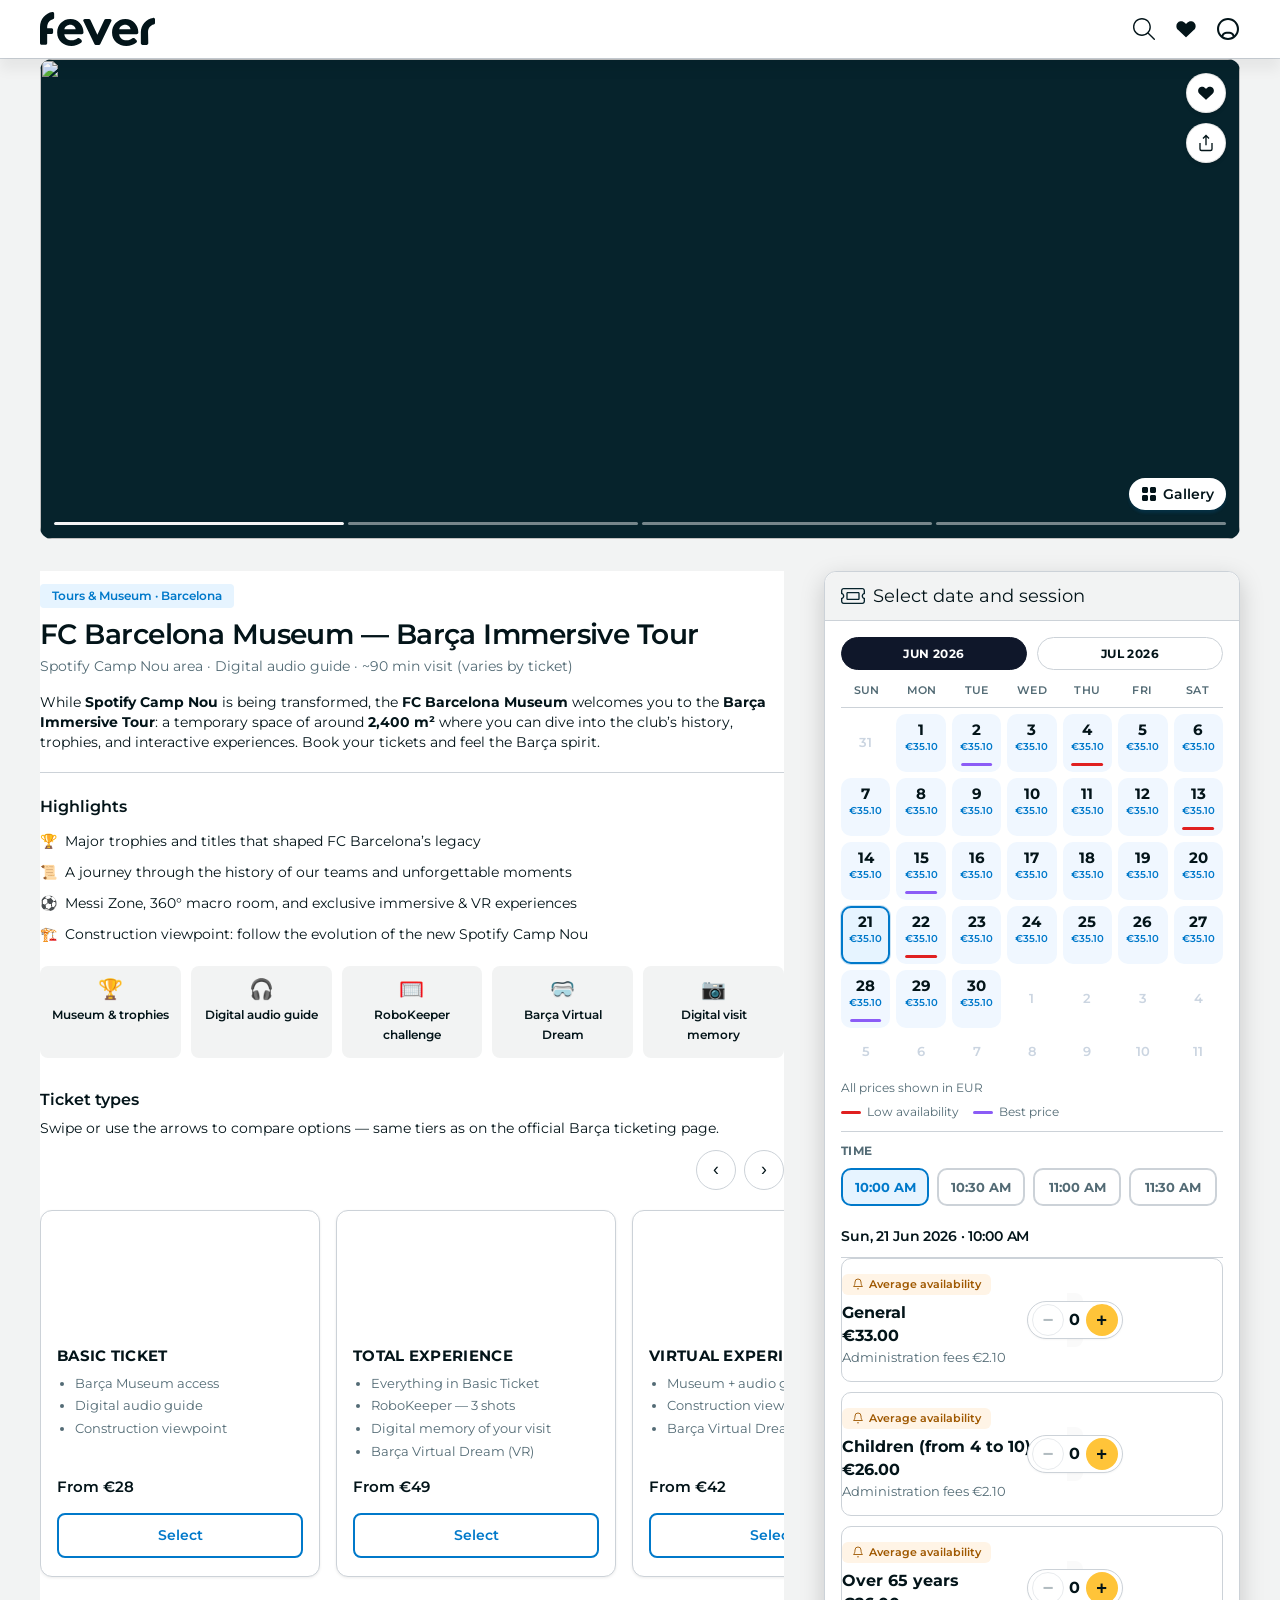
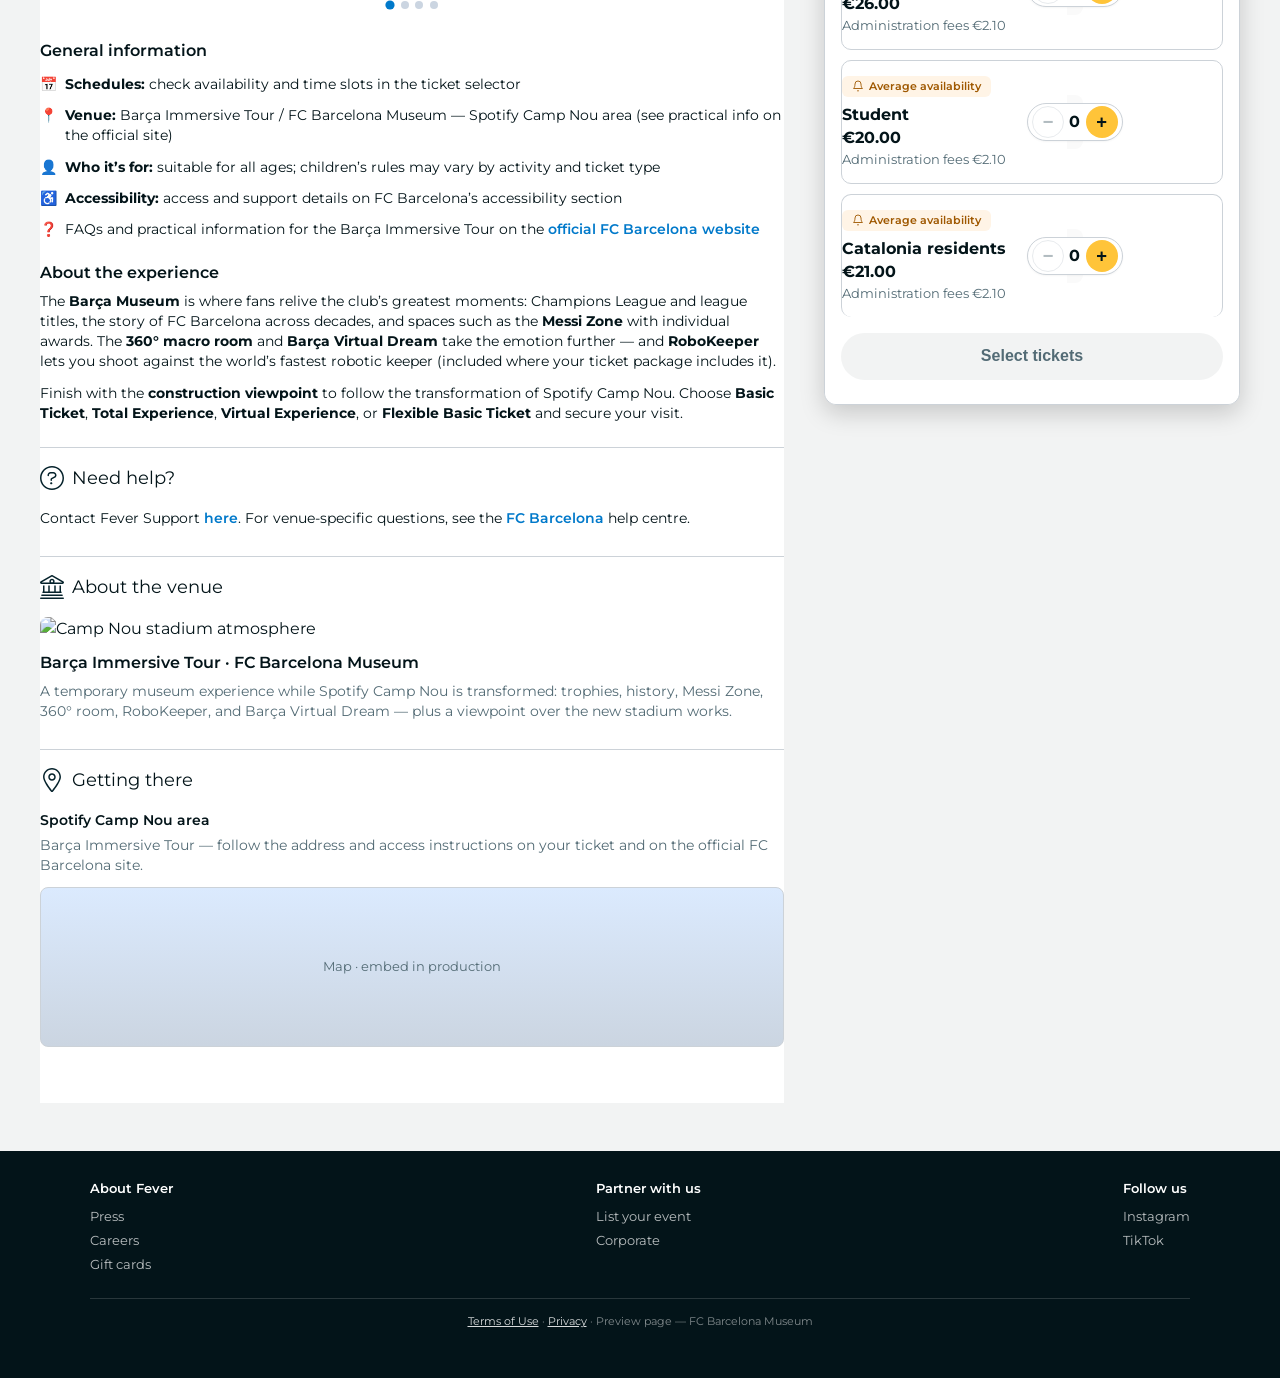
==== index.html @ 3738731a "Revamp booking interface: Transition to a month calendar layout with enhanced session picker, update" ====
<!DOCTYPE html>
<html lang="en">
<head>
  <meta charset="utf-8">
  <meta name="viewport" content="width=device-width, initial-scale=1">
  <title>Barça Museum — FC Barcelona Immersive Tour</title>
  <link rel="preconnect" href="https://fonts.googleapis.com">
  <link rel="preconnect" href="https://fonts.gstatic.com" crossorigin>
  <link href="https://fonts.googleapis.com/css2?family=Montserrat:wght@400;500;600;700&display=swap" rel="stylesheet">
    <link rel="stylesheet" href="css/plan.css">
  <link rel="stylesheet" href="css/desktop.css">
  <script src="js/booking-plan.js"></script>

</head>
<body class="has-detail-layout">
  <header class="sticky-header">
    <nav class="navbar" aria-label="Main">
      <a href="#" class="logo-link"><img src="img/fever-logo.svg" width="120" height="38" alt="Fever"></a>
      <div class="nav-icons">
        <a class="nav-icon-btn" href="#" aria-label="Search"><svg viewBox="0 0 512 512" fill="currentColor" aria-hidden="true"><path d="M384 208A176 176 0 1 0 32 208a176 176 0 1 0 352 0zM343.3 366C307 397.2 259.7 416 208 416C93.1 416 0 322.9 0 208S93.1 0 208 0S416 93.1 416 208c0 51.7-18.8 99-50 135.3L507.3 484.7c6.2 6.2 6.2 16.4 0 22.6s-16.4 6.2-22.6 0L343.3 366z"/></svg></a>
        <a class="nav-icon-btn" href="#" aria-label="Favorites"><svg viewBox="0 0 512 512" fill="currentColor" aria-hidden="true"><path d="M244 130.6l-12-13.5-4.2-4.7c-26-29.2-65.3-42.8-103.8-35.8c-53.3 9.7-92 56.1-92 110.3v3.5c0 32.3 13.4 63.1 37.1 85.1L253 446.8c.8 .7 1.9 1.2 3 1.2s2.2-.4 3-1.2L443 275.5c23.6-22 37-52.8 37-85.1v-3.5c0-54.2-38.7-100.6-92-110.3c-38.5-7-77.8 6.6-103.8 35.8l-4.2 4.7-12 13.5c-3 3.4-7.4 5.4-12 5.4s-8.9-2-12-5.4z"/></svg></a>
        <a class="nav-icon-btn" href="#" aria-label="Profile"><svg viewBox="0 0 512 512" fill="currentColor" aria-hidden="true"><path d="M406.5 399.6C387.4 352.9 341.5 320 288 320l-64 0c-53.5 0-99.4 32.9-118.5 79.6C69.9 362.2 48 311.7 48 256C48 141.1 141.1 48 256 48s208 93.1 208 208c0 55.7-21.9 106.2-57.5 143.6zm-40.1 32.7C334.4 452.4 296.6 464 256 464s-78.4-11.6-110.5-31.7c7.3-36.7 39.7-64.3 78.5-64.3l64 0c38.8 0 71.2 27.6 78.5 64.3zM256 512A256 256 0 1 0 256 0a256 256 0 1 0 0 512z"/></svg></a>
      </div>
    </nav>
  </header>

  <div class="plan-shell">
  <div class="detail-layout">
  <section class="hero fcb-hero" id="fcbHero" aria-label="Gallery">
    <div class="fcb-hero__track" id="fcbHeroTrack">
      <div class="fcb-hero__slide"><img src="https://images.unsplash.com/photo-1574629810360-7efbbe195018?w=1200&q=80" alt=""></div>
      <div class="fcb-hero__slide"><img src="https://images.unsplash.com/photo-1522778119026-d647f0565c6f?w=1200&q=80" alt=""></div>
      <div class="fcb-hero__slide"><img src="https://images.unsplash.com/photo-1431324155629-1a6deb1dec8d?w=1200&q=80" alt=""></div>
      <div class="fcb-hero__slide"><img src="https://images.unsplash.com/photo-1459865264687-595dec57765b?w=1200&q=80" alt=""></div>
    </div>
    <button type="button" class="nav-prev" id="fcbHeroPrev" aria-label="Previous image"></button>
    <button type="button" class="nav-next" id="fcbHeroNext" aria-label="Next image"></button>
    <div class="side-buttons">
      <button type="button" class="side-btn" aria-label="Save"><svg viewBox="0 0 512 512" fill="currentColor" aria-hidden="true"><path d="M244 130.6l-12-13.5-4.2-4.7c-26-29.2-65.3-42.8-103.8-35.8c-53.3 9.7-92 56.1-92 110.3v3.5c0 32.3 13.4 63.1 37.1 85.1L253 446.8c.8 .7 1.9 1.2 3 1.2s2.2-.4 3-1.2L443 275.5c23.6-22 37-52.8 37-85.1v-3.5c0-54.2-38.7-100.6-92-110.3c-38.5-7-77.8 6.6-103.8 35.8l-4.2 4.7-12 13.5c-3 3.4-7.4 5.4-12 5.4s-8.9-2-12-5.4z"/></svg></button>
      <button type="button" class="side-btn" aria-label="Share"><svg viewBox="0 0 24 24" fill="none" stroke="currentColor" stroke-width="1.8" aria-hidden="true"><path d="M4 12v8a2 2 0 002 2h12a2 2 0 002-2v-8M16 6l-4-4-4 4M12 2v13"/></svg></button>
    </div>
    <div class="shadow-overlay">
      <button type="button" class="gallery-btn" id="fcbGalleryBtn"><svg viewBox="0 0 512 512" fill="currentColor" width="16" height="16" aria-hidden="true"><path d="M224 80c0-26.5-21.5-48-48-48H80C53.5 32 32 53.5 32 80v96c0 26.5 21.5 48 48 48h96c26.5 0 48-21.5 48-48V80zm0 256c0-26.5-21.5-48-48-48H80c-26.5 0-48 21.5-48 48v96c0 26.5 21.5 48 48 48h96c26.5 0 48-21.5 48-48V336zM288 80v96c0 26.5 21.5 48 48 48h96c26.5 0 48-21.5 48-48V80c0-26.5-21.5-48-48-48H336c-26.5 0-48 21.5-48 48zM480 336c0-26.5-21.5-48-48-48H336c-26.5 0-48 21.5-48 48v96c0 26.5 21.5 48 48 48h96c26.5 0 48-21.5 48-48V336z"/></svg>Gallery</button>
      <div class="slide-indicators" id="fcbHeroBars" aria-hidden="true"></div>
    </div>
    <div class="rounded-top" aria-hidden="true"></div>
  </section>

    <main class="detail-main">
      <div class="title-section">
        <span class="tag-badge">Tours &amp; Museum · Barcelona</span>
        <h1>FC Barcelona Museum — Barça Immersive Tour</h1>
        <p class="subtitle">Spotify Camp Nou area · Digital audio guide · ~90 min visit (varies by ticket)</p>
      </div>

      <div class="description-lead">
        <p>While <strong>Spotify Camp Nou</strong> is being transformed, the <strong>FC Barcelona Museum</strong> welcomes you to the <strong>Barça Immersive Tour</strong>: a temporary space of around <strong>2,400&nbsp;m²</strong> where you can dive into the club’s history, trophies, and interactive experiences. Book your tickets and feel the Barça spirit.</p>
      </div>

      <div class="pd-description">

        <h2 class="pd-section__title">Highlights</h2>
        <ul class="pd-section__list">
          <li class="pd-section__item"><span class="pd-section__icon">🏆</span> <span class="pd-section__text">Major trophies and titles that shaped FC Barcelona’s legacy</span></li>
          <li class="pd-section__item"><span class="pd-section__icon">📜</span> <span class="pd-section__text">A journey through the history of our teams and unforgettable moments</span></li>
          <li class="pd-section__item"><span class="pd-section__icon">⚽</span> <span class="pd-section__text">Messi Zone, 360° macro room, and exclusive immersive &amp; VR experiences</span></li>
          <li class="pd-section__item"><span class="pd-section__icon">🏗️</span> <span class="pd-section__text">Construction viewpoint: follow the evolution of the new Spotify Camp Nou</span></li>
        </ul>

        <div class="fev-features" aria-label="What’s included">
          <div class="fev-feature"><span class="fev-feature__icon">🏆</span><span class="fev-feature__label">Museum &amp; trophies</span></div>
          <div class="fev-feature"><span class="fev-feature__icon">🎧</span><span class="fev-feature__label">Digital audio guide</span></div>
          <div class="fev-feature"><span class="fev-feature__icon">🥅</span><span class="fev-feature__label">RoboKeeper challenge</span></div>
          <div class="fev-feature"><span class="fev-feature__icon">🥽</span><span class="fev-feature__label">Barça Virtual Dream</span></div>
          <div class="fev-feature"><span class="fev-feature__icon">📷</span><span class="fev-feature__label">Digital visit memory</span></div>
        </div>

        <section class="ticket-carousel-section" aria-labelledby="ticket-types-heading">
          <h2 class="pd-section__title" id="ticket-types-heading">Ticket types</h2>
          <p class="txt-subtle">Swipe or use the arrows to compare options — same tiers as on the official Barça ticketing page.</p>

          <div class="ticket-carousel" data-carousel>
            <div class="ticket-carousel__controls-top">
              <button type="button" class="ticket-carousel__arrow ticket-carousel__arrow--prev" aria-label="Previous tickets">‹</button>
              <button type="button" class="ticket-carousel__arrow ticket-carousel__arrow--next" aria-label="Next tickets">›</button>
            </div>
            <div class="ticket-carousel__viewport" tabindex="0" role="region" aria-roledescription="carousel" aria-label="Ticket type cards">
              <div class="ticket-carousel__track">
                <article class="ticket-card">
                  <div class="ticket-card__image" style="background-image:url('https://images.unsplash.com/photo-1574629810360-7efbbe195018?w=600&q=80');"></div>
                  <div class="ticket-card__body">
                    <h3 class="ticket-card__title">Basic Ticket</h3>
                    <ul class="ticket-card__list">
                      <li>Barça Museum access</li>
                      <li>Digital audio guide</li>
                      <li>Construction viewpoint</li>
                    </ul>
                    <div class="ticket-card__price">From €28</div>
                    <a class="ticket-card__btn" href="https://www.fcbarcelona.com/en/entradas/camp-nou-experience/visitas-museo-barca" rel="noopener noreferrer">Select</a>
                  </div>
                </article>
                <article class="ticket-card">
                  <div class="ticket-card__image" style="background-image:url('https://images.unsplash.com/photo-1431324155629-1a6deb1dec8d?w=600&q=80');"></div>
                  <div class="ticket-card__body">
                    <h3 class="ticket-card__title">Total Experience</h3>
                    <ul class="ticket-card__list">
                      <li>Everything in Basic Ticket</li>
                      <li>RoboKeeper — 3 shots</li>
                      <li>Digital memory of your visit</li>
                      <li>Barça Virtual Dream (VR)</li>
                    </ul>
                    <div class="ticket-card__price">From €49</div>
                    <a class="ticket-card__btn" href="https://www.fcbarcelona.com/en/entradas/camp-nou-experience/visitas-museo-barca" rel="noopener noreferrer">Select</a>
                  </div>
                </article>
                <article class="ticket-card">
                  <div class="ticket-card__image" style="background-image:url('https://images.unsplash.com/photo-1522778119026-d647f0565c6f?w=600&q=80');"></div>
                  <div class="ticket-card__body">
                    <h3 class="ticket-card__title">Virtual Experience</h3>
                    <ul class="ticket-card__list">
                      <li>Museum + audio guide</li>
                      <li>Construction viewpoint</li>
                      <li>Barça Virtual Dream (VR)</li>
                    </ul>
                    <div class="ticket-card__price">From €42</div>
                    <a class="ticket-card__btn" href="https://www.fcbarcelona.com/en/entradas/camp-nou-experience/visitas-museo-barca" rel="noopener noreferrer">Select</a>
                  </div>
                </article>
                <article class="ticket-card">
                  <div class="ticket-card__image" style="background-image:url('https://images.unsplash.com/photo-1459865264687-595dec57765b?w=600&q=80');"></div>
                  <div class="ticket-card__body">
                    <h3 class="ticket-card__title">Flexible Basic Ticket</h3>
                    <ul class="ticket-card__list">
                      <li>Ideal as a gift</li>
                      <li>Add extras at checkout</li>
                      <li>Valid until the date shown at purchase</li>
                    </ul>
                    <div class="ticket-card__price">From €36</div>
                    <a class="ticket-card__btn" href="https://www.fcbarcelona.com/en/entradas/camp-nou-experience/visitas-museo-barca" rel="noopener noreferrer">Select</a>
                  </div>
                </article>
              </div>
            </div>
            <div class="ticket-carousel__dots" role="tablist" aria-label="Slide"></div>
          </div>
        </section>

        <div class="section-header mobile-ticket-header section-header--ticket">
          <img src="img/fa-ticket.svg" alt="" width="24" height="24">
          <h2>Select date and session</h2>
        </div>
        <div class="ticket-selector mobile-ticket-selector" id="ticketSelectorMobile">
        <div class="booking-date-slot" data-booking-root>
          <div class="session-picker session-picker--calendar" aria-label="Date and session">
            <div class="session-picker__month-pills" data-month-pills></div>
            <div class="session-cal">
              <div class="session-cal__weekdays" aria-hidden="true">
                <span>SUN</span><span>MON</span><span>TUE</span><span>WED</span><span>THU</span><span>FRI</span><span>SAT</span>
              </div>
              <div class="session-cal__grid" data-booking-grid role="grid" aria-label="Calendar"></div>
            </div>
            <p class="session-cal__fineprint">All prices shown in EUR</p>
            <div class="session-cal__legend">
              <span class="session-cal__legend-item"><i class="session-cal__legend-swatch session-cal__legend-swatch--low"></i> Low availability</span>
              <span class="session-cal__legend-item"><i class="session-cal__legend-swatch session-cal__legend-swatch--best"></i> Best price</span>
            </div>
            <div class="session-cal__divider" role="separator"></div>
            <div class="time-slot-block">
              <div class="time-slot-label">Time</div>
              <div class="time-slot-row time-slot-row--scroll" data-time-slot-row role="listbox" aria-label="Select time"></div>
            </div>
          </div>
        </div>
        <p class="ticket-selector__session-hint" data-visit-summary>Sat 21 Jun 2026 · 10:00 AM</p>
        <ul class="ticket-selector__rows ticket-selector__rows--categories">
          <li class="ticket-row ticket-row--category" data-session="cat-general" data-unit="33" data-fee="2.1">
            <div class="ticket-row__info">
              <span class="ticket-cat__badge"><svg class="ticket-cat__badge-icon" width="12" height="12" viewBox="0 0 24 24" fill="none" stroke="currentColor" stroke-width="2" aria-hidden="true"><path d="M18 8A6 6 0 0 0 6 8c0 7-3 9-3 9h18s-3-2-3-9"/><path d="M13.73 21a2 2 0 0 1-3.46 0"/></svg> Average availability</span>
              <div class="ticket-cat__name">General</div>
              <div class="ticket-cat__price">€33.00</div>
              <div class="ticket-cat__admin">Administration fees €2.10</div>
            </div>
            <div class="ticket-row__stub ticket-row__stub--category">
              <div class="ticket-row__stepper ticket-row__stepper--fever">
                <button type="button" class="ticket-row__step ticket-row__step--minus" aria-label="Decrease" disabled>−</button>
                <span class="ticket-row__qty" data-qty>0</span>
                <button type="button" class="ticket-row__step ticket-row__step--plus" aria-label="Increase">+</button>
              </div>
            </div>
          </li>
          <li class="ticket-row ticket-row--category" data-session="cat-children" data-unit="26" data-fee="2.1">
            <div class="ticket-row__info">
              <span class="ticket-cat__badge"><svg class="ticket-cat__badge-icon" width="12" height="12" viewBox="0 0 24 24" fill="none" stroke="currentColor" stroke-width="2" aria-hidden="true"><path d="M18 8A6 6 0 0 0 6 8c0 7-3 9-3 9h18s-3-2-3-9"/><path d="M13.73 21a2 2 0 0 1-3.46 0"/></svg> Average availability</span>
              <div class="ticket-cat__name">Children (from 4 to 10)</div>
              <div class="ticket-cat__price">€26.00</div>
              <div class="ticket-cat__admin">Administration fees €2.10</div>
            </div>
            <div class="ticket-row__stub ticket-row__stub--category">
              <div class="ticket-row__stepper ticket-row__stepper--fever">
                <button type="button" class="ticket-row__step ticket-row__step--minus" aria-label="Decrease" disabled>−</button>
                <span class="ticket-row__qty" data-qty>0</span>
                <button type="button" class="ticket-row__step ticket-row__step--plus" aria-label="Increase">+</button>
              </div>
            </div>
          </li>
          <li class="ticket-row ticket-row--category" data-session="cat-senior" data-unit="26" data-fee="2.1">
            <div class="ticket-row__info">
              <span class="ticket-cat__badge"><svg class="ticket-cat__badge-icon" width="12" height="12" viewBox="0 0 24 24" fill="none" stroke="currentColor" stroke-width="2" aria-hidden="true"><path d="M18 8A6 6 0 0 0 6 8c0 7-3 9-3 9h18s-3-2-3-9"/><path d="M13.73 21a2 2 0 0 1-3.46 0"/></svg> Average availability</span>
              <div class="ticket-cat__name">Over 65 years</div>
              <div class="ticket-cat__price">€26.00</div>
              <div class="ticket-cat__admin">Administration fees €2.10</div>
            </div>
            <div class="ticket-row__stub ticket-row__stub--category">
              <div class="ticket-row__stepper ticket-row__stepper--fever">
                <button type="button" class="ticket-row__step ticket-row__step--minus" aria-label="Decrease" disabled>−</button>
                <span class="ticket-row__qty" data-qty>0</span>
                <button type="button" class="ticket-row__step ticket-row__step--plus" aria-label="Increase">+</button>
              </div>
            </div>
          </li>
          <li class="ticket-row ticket-row--category" data-session="cat-student" data-unit="20" data-fee="2.1">
            <div class="ticket-row__info">
              <span class="ticket-cat__badge"><svg class="ticket-cat__badge-icon" width="12" height="12" viewBox="0 0 24 24" fill="none" stroke="currentColor" stroke-width="2" aria-hidden="true"><path d="M18 8A6 6 0 0 0 6 8c0 7-3 9-3 9h18s-3-2-3-9"/><path d="M13.73 21a2 2 0 0 1-3.46 0"/></svg> Average availability</span>
              <div class="ticket-cat__name">Student</div>
              <div class="ticket-cat__price">€20.00</div>
              <div class="ticket-cat__admin">Administration fees €2.10</div>
            </div>
            <div class="ticket-row__stub ticket-row__stub--category">
              <div class="ticket-row__stepper ticket-row__stepper--fever">
                <button type="button" class="ticket-row__step ticket-row__step--minus" aria-label="Decrease" disabled>−</button>
                <span class="ticket-row__qty" data-qty>0</span>
                <button type="button" class="ticket-row__step ticket-row__step--plus" aria-label="Increase">+</button>
              </div>
            </div>
          </li>
          <li class="ticket-row ticket-row--category" data-session="cat-catalonia" data-unit="21" data-fee="2.1">
            <div class="ticket-row__info">
              <span class="ticket-cat__badge"><svg class="ticket-cat__badge-icon" width="12" height="12" viewBox="0 0 24 24" fill="none" stroke="currentColor" stroke-width="2" aria-hidden="true"><path d="M18 8A6 6 0 0 0 6 8c0 7-3 9-3 9h18s-3-2-3-9"/><path d="M13.73 21a2 2 0 0 1-3.46 0"/></svg> Average availability</span>
              <div class="ticket-cat__name">Catalonia residents</div>
              <div class="ticket-cat__price">€21.00</div>
              <div class="ticket-cat__admin">Administration fees €2.10</div>
            </div>
            <div class="ticket-row__stub ticket-row__stub--category">
              <div class="ticket-row__stepper ticket-row__stepper--fever">
                <button type="button" class="ticket-row__step ticket-row__step--minus" aria-label="Decrease" disabled>−</button>
                <span class="ticket-row__qty" data-qty>0</span>
                <button type="button" class="ticket-row__step ticket-row__step--plus" aria-label="Increase">+</button>
              </div>
            </div>
          </li>
        </ul>
        <button type="button" class="ticket-selector__cta ticket-selector__cta--disabled" id="ticketSelectorCtaMobile" disabled>Select tickets</button>
        </div>

        <h2 class="pd-section__title">General information</h2>
        <ul class="pd-section__list">
          <li class="pd-section__item"><span class="pd-section__icon">📅</span> <span class="pd-section__text"><strong>Schedules:</strong> check availability and time slots in the ticket selector</span></li>
          <li class="pd-section__item"><span class="pd-section__icon">📍</span> <span class="pd-section__text"><strong>Venue:</strong> Barça Immersive Tour / FC Barcelona Museum — Spotify Camp Nou area (see practical info on the official site)</span></li>
          <li class="pd-section__item"><span class="pd-section__icon">👤</span> <span class="pd-section__text"><strong>Who it’s for:</strong> suitable for all ages; children’s rules may vary by activity and ticket type</span></li>
          <li class="pd-section__item"><span class="pd-section__icon">♿</span> <span class="pd-section__text"><strong>Accessibility:</strong> access and support details on FC Barcelona’s accessibility section</span></li>
          <li class="pd-section__item"><span class="pd-section__icon">❓</span> <span class="pd-section__text">FAQs and practical information for the Barça Immersive Tour on the <a href="https://www.fcbarcelona.com/en/entradas/camp-nou-experience/visitas-museo-barca?int=WB_25-26_K366-47&amp;btm_source=WebBarca&amp;btm_medium=Widget&amp;btm_campaign=Landingmuseu_EN_TKT_CNE_WW" rel="noopener noreferrer">official FC Barcelona website</a></span></li>
        </ul>

        <h2 class="pd-section__title">About the experience</h2>
        <p>The <strong>Barça Museum</strong> is where fans relive the club’s greatest moments: Champions League and league titles, the story of FC Barcelona across decades, and spaces such as the <strong>Messi Zone</strong> with individual awards. The <strong>360° macro room</strong> and <strong>Barça Virtual Dream</strong> take the emotion further — and <strong>RoboKeeper</strong> lets you shoot against the world’s fastest robotic keeper (included where your ticket package includes it).</p>
        <p>Finish with the <strong>construction viewpoint</strong> to follow the transformation of Spotify Camp Nou. Choose <strong>Basic Ticket</strong>, <strong>Total Experience</strong>, <strong>Virtual Experience</strong>, or <strong>Flexible Basic Ticket</strong> and secure your visit.</p>
      </div>

      <div class="help-section">
        <div class="section-header">
          <img src="img/fa-circle-question.svg" alt="" width="24" height="24">
          <h2>Need help?</h2>
        </div>
        <div class="help-content">
          Contact Fever Support <a href="https://feverup.com" rel="noopener noreferrer">here</a>. For venue-specific questions, see the <a href="https://www.fcbarcelona.com/en/entradas/camp-nou-experience/visitas-museo-barca" rel="noopener noreferrer">FC Barcelona</a> help centre.
        </div>
      </div>

      <div class="venue-wrap">
        <div class="section-header">
          <img src="img/fa-building-columns.svg" alt="" width="24" height="24">
          <h2>About the venue</h2>
        </div>
        <div class="venue-section">
          <img class="venue-img" src="https://images.unsplash.com/photo-1574629810360-7efbbe195018?w=800&q=80" alt="Camp Nou stadium atmosphere">
          <div class="venue-name-lg">Barça Immersive Tour · FC Barcelona Museum</div>
          <p class="venue-desc">A temporary museum experience while Spotify Camp Nou is transformed: trophies, history, Messi Zone, 360° room, RoboKeeper, and Barça Virtual Dream — plus a viewpoint over the new stadium works.</p>
        </div>
      </div>

      <div class="location-wrap">
        <div class="section-header">
          <img src="img/fa-location-dot.svg" alt="" width="24" height="24">
          <h2>Getting there</h2>
        </div>
        <div class="location">
          <div class="loc-name">Spotify Camp Nou area</div>
          <div class="loc-address">Barça Immersive Tour — follow the address and access instructions on your ticket and on the official FC Barcelona site.</div>
          <div class="map-placeholder" role="img" aria-label="Map placeholder">Map · embed in production</div>
        </div>
      </div>
    </main>

    <aside class="detail-sidebar" aria-label="Booking">
      <div class="section-header section-header--ticket" id="desk-ticket-section-header">
        <img src="img/fa-ticket.svg" alt="" width="24" height="24">
        <h2>Select date and session</h2>
      </div>
      <div class="ticket-selector" id="ticketSelectorDesktop">
        <div class="booking-date-slot" data-booking-root>
          <div class="session-picker session-picker--calendar" aria-label="Date and session">
            <div class="session-picker__month-pills" data-month-pills></div>
            <div class="session-cal">
              <div class="session-cal__weekdays" aria-hidden="true">
                <span>SUN</span><span>MON</span><span>TUE</span><span>WED</span><span>THU</span><span>FRI</span><span>SAT</span>
              </div>
              <div class="session-cal__grid" data-booking-grid role="grid" aria-label="Calendar"></div>
            </div>
            <p class="session-cal__fineprint">All prices shown in EUR</p>
            <div class="session-cal__legend">
              <span class="session-cal__legend-item"><i class="session-cal__legend-swatch session-cal__legend-swatch--low"></i> Low availability</span>
              <span class="session-cal__legend-item"><i class="session-cal__legend-swatch session-cal__legend-swatch--best"></i> Best price</span>
            </div>
            <div class="session-cal__divider" role="separator"></div>
            <div class="time-slot-block">
              <div class="time-slot-label">Time</div>
              <div class="time-slot-row time-slot-row--scroll" data-time-slot-row role="listbox" aria-label="Select time"></div>
            </div>
          </div>
        </div>

        <p class="ticket-selector__session-hint" data-visit-summary>Sat 21 Jun 2026 · 10:00 AM</p>
        <ul class="ticket-selector__rows ticket-selector__rows--categories">
          <li class="ticket-row ticket-row--category" data-session="cat-general" data-unit="33" data-fee="2.1">
            <div class="ticket-row__info">
              <span class="ticket-cat__badge"><svg class="ticket-cat__badge-icon" width="12" height="12" viewBox="0 0 24 24" fill="none" stroke="currentColor" stroke-width="2" aria-hidden="true"><path d="M18 8A6 6 0 0 0 6 8c0 7-3 9-3 9h18s-3-2-3-9"/><path d="M13.73 21a2 2 0 0 1-3.46 0"/></svg> Average availability</span>
              <div class="ticket-cat__name">General</div>
              <div class="ticket-cat__price">€33.00</div>
              <div class="ticket-cat__admin">Administration fees €2.10</div>
            </div>
            <div class="ticket-row__stub ticket-row__stub--category">
              <div class="ticket-row__stepper ticket-row__stepper--fever">
                <button type="button" class="ticket-row__step ticket-row__step--minus" aria-label="Decrease" disabled>−</button>
                <span class="ticket-row__qty" data-qty>0</span>
                <button type="button" class="ticket-row__step ticket-row__step--plus" aria-label="Increase">+</button>
              </div>
            </div>
          </li>
          <li class="ticket-row ticket-row--category" data-session="cat-children" data-unit="26" data-fee="2.1">
            <div class="ticket-row__info">
              <span class="ticket-cat__badge"><svg class="ticket-cat__badge-icon" width="12" height="12" viewBox="0 0 24 24" fill="none" stroke="currentColor" stroke-width="2" aria-hidden="true"><path d="M18 8A6 6 0 0 0 6 8c0 7-3 9-3 9h18s-3-2-3-9"/><path d="M13.73 21a2 2 0 0 1-3.46 0"/></svg> Average availability</span>
              <div class="ticket-cat__name">Children (from 4 to 10)</div>
              <div class="ticket-cat__price">€26.00</div>
              <div class="ticket-cat__admin">Administration fees €2.10</div>
            </div>
            <div class="ticket-row__stub ticket-row__stub--category">
              <div class="ticket-row__stepper ticket-row__stepper--fever">
                <button type="button" class="ticket-row__step ticket-row__step--minus" aria-label="Decrease" disabled>−</button>
                <span class="ticket-row__qty" data-qty>0</span>
                <button type="button" class="ticket-row__step ticket-row__step--plus" aria-label="Increase">+</button>
              </div>
            </div>
          </li>
          <li class="ticket-row ticket-row--category" data-session="cat-senior" data-unit="26" data-fee="2.1">
            <div class="ticket-row__info">
              <span class="ticket-cat__badge"><svg class="ticket-cat__badge-icon" width="12" height="12" viewBox="0 0 24 24" fill="none" stroke="currentColor" stroke-width="2" aria-hidden="true"><path d="M18 8A6 6 0 0 0 6 8c0 7-3 9-3 9h18s-3-2-3-9"/><path d="M13.73 21a2 2 0 0 1-3.46 0"/></svg> Average availability</span>
              <div class="ticket-cat__name">Over 65 years</div>
              <div class="ticket-cat__price">€26.00</div>
              <div class="ticket-cat__admin">Administration fees €2.10</div>
            </div>
            <div class="ticket-row__stub ticket-row__stub--category">
              <div class="ticket-row__stepper ticket-row__stepper--fever">
                <button type="button" class="ticket-row__step ticket-row__step--minus" aria-label="Decrease" disabled>−</button>
                <span class="ticket-row__qty" data-qty>0</span>
                <button type="button" class="ticket-row__step ticket-row__step--plus" aria-label="Increase">+</button>
              </div>
            </div>
          </li>
          <li class="ticket-row ticket-row--category" data-session="cat-student" data-unit="20" data-fee="2.1">
            <div class="ticket-row__info">
              <span class="ticket-cat__badge"><svg class="ticket-cat__badge-icon" width="12" height="12" viewBox="0 0 24 24" fill="none" stroke="currentColor" stroke-width="2" aria-hidden="true"><path d="M18 8A6 6 0 0 0 6 8c0 7-3 9-3 9h18s-3-2-3-9"/><path d="M13.73 21a2 2 0 0 1-3.46 0"/></svg> Average availability</span>
              <div class="ticket-cat__name">Student</div>
              <div class="ticket-cat__price">€20.00</div>
              <div class="ticket-cat__admin">Administration fees €2.10</div>
            </div>
            <div class="ticket-row__stub ticket-row__stub--category">
              <div class="ticket-row__stepper ticket-row__stepper--fever">
                <button type="button" class="ticket-row__step ticket-row__step--minus" aria-label="Decrease" disabled>−</button>
                <span class="ticket-row__qty" data-qty>0</span>
                <button type="button" class="ticket-row__step ticket-row__step--plus" aria-label="Increase">+</button>
              </div>
            </div>
          </li>
          <li class="ticket-row ticket-row--category" data-session="cat-catalonia" data-unit="21" data-fee="2.1">
            <div class="ticket-row__info">
              <span class="ticket-cat__badge"><svg class="ticket-cat__badge-icon" width="12" height="12" viewBox="0 0 24 24" fill="none" stroke="currentColor" stroke-width="2" aria-hidden="true"><path d="M18 8A6 6 0 0 0 6 8c0 7-3 9-3 9h18s-3-2-3-9"/><path d="M13.73 21a2 2 0 0 1-3.46 0"/></svg> Average availability</span>
              <div class="ticket-cat__name">Catalonia residents</div>
              <div class="ticket-cat__price">€21.00</div>
              <div class="ticket-cat__admin">Administration fees €2.10</div>
            </div>
            <div class="ticket-row__stub ticket-row__stub--category">
              <div class="ticket-row__stepper ticket-row__stepper--fever">
                <button type="button" class="ticket-row__step ticket-row__step--minus" aria-label="Decrease" disabled>−</button>
                <span class="ticket-row__qty" data-qty>0</span>
                <button type="button" class="ticket-row__step ticket-row__step--plus" aria-label="Increase">+</button>
              </div>
            </div>
          </li>
        </ul>

        <button type="button" class="ticket-selector__cta ticket-selector__cta--disabled" id="ticketSelectorCtaDesktop" disabled>Select tickets</button>
      </div>
    </aside>
  </div>
  </div>

  <footer class="fcb-footer">
    <div class="fcb-footer-cols">
      <div class="fcb-footer-col">
        <h5>About Fever</h5>
        <ul>
          <li><a href="https://feverup.com" rel="noopener noreferrer">Press</a></li>
          <li><a href="https://feverup.com" rel="noopener noreferrer">Careers</a></li>
          <li><a href="https://feverup.com" rel="noopener noreferrer">Gift cards</a></li>
        </ul>
      </div>
      <div class="fcb-footer-col">
        <h5>Partner with us</h5>
        <ul>
          <li><a href="https://feverup.com" rel="noopener noreferrer">List your event</a></li>
          <li><a href="https://feverup.com" rel="noopener noreferrer">Corporate</a></li>
        </ul>
      </div>
      <div class="fcb-footer-col">
        <h5>Follow us</h5>
        <ul>
          <li><a href="https://feverup.com" rel="noopener noreferrer">Instagram</a></li>
          <li><a href="https://feverup.com" rel="noopener noreferrer">TikTok</a></li>
        </ul>
      </div>
    </div>
    <div class="legal"><a href="https://feverup.com" rel="noopener noreferrer">Terms of Use</a> · <a href="https://feverup.com" rel="noopener noreferrer">Privacy</a> · Preview page — FC Barcelona Museum</div>
  </footer>

  <div class="fev-sticky-cta sticky-cta">
    <button type="button" class="ticket-selector__cta ticket-selector__cta--disabled" id="ticketSelectorCtaSticky" disabled>Select tickets</button>
  </div>

  <script>
    (function () {
      var track = document.getElementById("fcbHeroTrack");
      var barsWrap = document.getElementById("fcbHeroBars");
      var prev = document.getElementById("fcbHeroPrev");
      var next = document.getElementById("fcbHeroNext");
      if (!track || !barsWrap) return;
      var slides = track.querySelectorAll(".fcb-hero__slide");
      var n = slides.length;
      var i = 0;
      for (var b = 0; b < n; b++) {
        var bar = document.createElement("div");
        bar.className = "bar" + (b === 0 ? " active" : "");
        var fill = document.createElement("div");
        fill.className = "fill";
        bar.appendChild(fill);
        barsWrap.appendChild(bar);
      }
      var bars = barsWrap.querySelectorAll(".bar");
      function go(idx) {
        i = (idx % n + n) % n;
        track.style.transform = "translateX(" + -i * 100 + "%)";
        for (var j = 0; j < bars.length; j++) {
          bars[j].classList.remove("active", "done");
          if (j < i) bars[j].classList.add("done");
          else if (j === i) bars[j].classList.add("active");
        }
      }
      if (prev) prev.addEventListener("click", function () { go(i - 1); });
      if (next) next.addEventListener("click", function () { go(i + 1); });
    })();

    (function () {
      var root = document.querySelector("[data-carousel]");
      if (!root) return;
      var viewport = root.querySelector(".ticket-carousel__viewport");
      var track = root.querySelector(".ticket-carousel__track");
      var cards = Array.prototype.slice.call(root.querySelectorAll(".ticket-card"));
      var prevBtn = root.querySelector(".ticket-carousel__arrow--prev");
      var nextBtn = root.querySelector(".ticket-carousel__arrow--next");
      var dotsWrap = root.querySelector(".ticket-carousel__dots");
      if (!viewport || !cards.length) return;

      var gap = 16;

      function cardStepWidth() {
        if (!cards[0]) return viewport.clientWidth;
        var r = cards[0].getBoundingClientRect();
        return r.width + gap;
      }

      function maxScroll() {
        return Math.max(0, viewport.scrollWidth - viewport.clientWidth - 1);
      }

      function currentIndex() {
        var step = cardStepWidth();
        if (step <= 0) return 0;
        return Math.min(cards.length - 1, Math.round(viewport.scrollLeft / step));
      }

      function scrollByDir(dir) {
        viewport.scrollBy({ left: dir * cardStepWidth(), behavior: "smooth" });
      }

      function updateArrows() {
        var max = maxScroll();
        prevBtn.disabled = viewport.scrollLeft <= 2;
        nextBtn.disabled = viewport.scrollLeft >= max - 2;
      }

      function updateDots() {
        var idx = currentIndex();
        Array.prototype.forEach.call(dotsWrap.querySelectorAll(".ticket-carousel__dot"), function (d, i) {
          d.setAttribute("aria-current", i === idx ? "true" : "false");
        });
      }

      cards.forEach(function (_, i) {
        var b = document.createElement("button");
        b.type = "button";
        b.className = "ticket-carousel__dot";
        b.setAttribute("aria-label", "Go to ticket " + (i + 1));
        b.addEventListener("click", function () {
          var left = cards[i].offsetLeft - track.offsetLeft;
          viewport.scrollTo({ left: left, behavior: "smooth" });
        });
        dotsWrap.appendChild(b);
      });

      prevBtn.addEventListener("click", function () { scrollByDir(-1); });
      nextBtn.addEventListener("click", function () { scrollByDir(1); });

      var scrollT;
      viewport.addEventListener("scroll", function () {
        clearTimeout(scrollT);
        scrollT = setTimeout(function () {
          updateArrows();
          updateDots();
        }, 40);
      });

      window.addEventListener("resize", function () {
        updateArrows();
        updateDots();
      });

      updateArrows();
      updateDots();
    })();

    /* Booking: month calendar + time slots (js/booking-plan.js); category rows + steppers */
    (function () {
      var cfg = window.FCB_BOOKING_CONFIG || {};
      var mp = cfg.minDate || [2026, 3, 15];
      var BOOKING_MIN = new Date(mp[0], mp[1], mp[2]);

      function stripTime(d) {
        return new Date(d.getFullYear(), d.getMonth(), d.getDate());
      }

      function pad2(n) {
        return (n < 10 ? "0" : "") + n;
      }

      var sd = cfg.selectedDate || [2026, 5, 21];
      var vm = cfg.viewMonth || [sd[0], sd[1]];
      var bookingState = {
        viewY: vm[0],
        viewM: vm[1],
        selY: sd[0],
        selM: sd[1],
        selD: sd[2],
        time: cfg.defaultTime || "10:30"
      };

      function dayEnabled(y, m, d) {
        return stripTime(new Date(y, m, d)) >= stripTime(BOOKING_MIN);
      }

      function firstEnabledDayInMonth(y, m) {
        var last = new Date(y, m + 1, 0).getDate();
        for (var d = 1; d <= last; d++) {
          if (dayEnabled(y, m, d)) return d;
        }
        var t = stripTime(BOOKING_MIN);
        return t.getDate();
      }

      function monthNotBeforeMin(y, m) {
        var t = stripTime(BOOKING_MIN);
        if (y > t.getFullYear()) return true;
        if (y < t.getFullYear()) return false;
        return m >= t.getMonth();
      }

      function formatTime12h(hhmm) {
        var p = (hhmm || "10:00").split(":");
        var h = parseInt(p[0], 10);
        var mm = parseInt(p[1], 10) || 0;
        var suf = h >= 12 ? "PM" : "AM";
        var h12 = h % 12;
        if (h12 === 0) h12 = 12;
        return h12 + ":" + pad2(mm) + " " + suf;
      }

      function syncVisitSummaries() {
        var d = new Date(bookingState.selY, bookingState.selM, bookingState.selD);
        var datePart = d.toLocaleDateString("en-GB", {
          weekday: "short",
          day: "numeric",
          month: "short",
          year: "numeric"
        });
        var text = datePart + " · " + formatTime12h(bookingState.time);
        document.querySelectorAll("[data-visit-summary]").forEach(function (el) {
          el.textContent = text;
        });
      }

      function syncTimeSlots() {
        document.querySelectorAll(".ticket-selector .time-slot").forEach(function (btn) {
          var on = btn.getAttribute("data-time") === bookingState.time;
          btn.classList.toggle("is-active", on);
          btn.setAttribute("aria-selected", on ? "true" : "false");
        });
      }

      function buildTimeSlotRows() {
        var slots = cfg.timeSlots;
        if (!slots || !slots.length) {
          slots = [];
          var hh;
          for (hh = 10; hh <= 17; hh++) {
            slots.push(pad2(hh) + ":00");
            slots.push(pad2(hh) + ":30");
          }
          slots.push("18:00");
        }
        var def = cfg.defaultTime || slots[0];
        if (slots.indexOf(bookingState.time) === -1) bookingState.time = def;
        document.querySelectorAll("[data-time-slot-row]").forEach(function (row) {
          var html = [];
          for (var i = 0; i < slots.length; i++) {
            var t = slots[i];
            var on = t === bookingState.time;
            html.push(
              '<button type="button" class="time-slot' +
                (on ? " is-active" : "") +
                '" role="option" aria-selected="' +
                (on ? "true" : "false") +
                '" data-time="' +
                t +
                '">' +
                formatTime12h(t) +
                "</button>"
            );
          }
          row.innerHTML = html.join("");
        });
      }

      function nextCalMonth(y, m) {
        if (m === 11) return { y: y + 1, m: 0 };
        return { y: y, m: m + 1 };
      }

      function monthPillLabel(y, m) {
        return new Date(y, m, 1)
          .toLocaleDateString("en-US", { month: "short", year: "numeric" })
          .toUpperCase()
          .replace(",", "");
      }

      function renderBookingCalendar() {
        var y = bookingState.viewY;
        var m = bookingState.viewM;
        var fromPrice = cfg.calendarFromPrice || "€35.10";
        var first = new Date(y, m, 1);
        var startPad = first.getDay();
        var gridStart = new Date(y, m, 1 - startPad);
        var m2 = nextCalMonth(y, m);

        document.querySelectorAll("[data-month-pills]").forEach(function (wrap) {
          var a1 = bookingState.viewY === y && bookingState.viewM === m;
          var a2 = bookingState.viewY === m2.y && bookingState.viewM === m2.m;
          wrap.innerHTML =
            '<button type="button" class="month-pill' +
            (a1 ? " is-active" : "") +
            '" data-cal-month="' +
            y +
            '" data-cal-m="' +
            m +
            '">' +
            monthPillLabel(y, m) +
            "</button>" +
            '<button type="button" class="month-pill' +
            (a2 ? " is-active" : "") +
            '" data-cal-month="' +
            m2.y +
            '" data-cal-m="' +
            m2.m +
            '">' +
            monthPillLabel(m2.y, m2.m) +
            "</button>";
        });

        document.querySelectorAll("[data-booking-grid]").forEach(function (grid) {
          var html = [];
          var i;
          for (i = 0; i < 42; i++) {
            var dt = new Date(gridStart.getFullYear(), gridStart.getMonth(), gridStart.getDate() + i);
            var inMonth = dt.getMonth() === m;
            var iso =
              dt.getFullYear() + "-" + pad2(dt.getMonth() + 1) + "-" + pad2(dt.getDate());
            var enabled = dayEnabled(dt.getFullYear(), dt.getMonth(), dt.getDate());
            var isSel =
              dt.getDate() === bookingState.selD &&
              dt.getMonth() === bookingState.selM &&
              dt.getFullYear() === bookingState.selY;

            if (!inMonth) {
              html.push(
                '<div class="session-cal__cell session-cal__cell--outside"><span class="session-cal__faint">' +
                  dt.getDate() +
                  "</span></div>"
              );
              continue;
            }

            if (!enabled) {
              html.push(
                '<div class="session-cal__cell"><span class="session-cal__tile session-cal__tile--disabled">' +
                  dt.getDate() +
                  "</span></div>"
              );
              continue;
            }

            var dnum = dt.getDate();
            var status = "";
            if ((dnum + m + y) % 9 === 1) status = "low";
            else if ((dnum + y) % 13 === 0) status = "best";

            html.push(
              '<div class="session-cal__cell">' +
                '<button type="button" class="session-cal__tile' +
                (isSel ? " is-selected" : "") +
                '" data-iso="' +
                iso +
                '" aria-pressed="' +
                (isSel ? "true" : "false") +
                '">' +
                '<span class="session-cal__tile-day">' +
                dnum +
                "</span>" +
                '<span class="session-cal__tile-price">' +
                fromPrice +
                "</span>" +
                (status === "low"
                  ? '<span class="session-cal__bar session-cal__bar--low" aria-hidden="true"></span>'
                  : "") +
                (status === "best"
                  ? '<span class="session-cal__bar session-cal__bar--best" aria-hidden="true"></span>'
                  : "") +
                "</button></div>"
            );
          }
          grid.innerHTML = html.join("");
        });
        syncVisitSummaries();
      }

      function formatMoney(n) {
        var s = n.toFixed(2);
        var parts = s.split(".");
        parts[0] = parts[0].replace(/\B(?=(\d{3})+(?!\d))/g, ",");
        return "€" + parts.join(".");
      }

      function syncCategoryRows() {
        var seen = {};
        document.querySelectorAll(".ticket-row[data-session]").forEach(function (row) {
          var sid = row.getAttribute("data-session");
          if (!sid || seen[sid]) return;
          seen[sid] = true;
          var anchor = document.querySelector('.ticket-row[data-session="' + sid + '"] [data-qty]');
          var q = anchor ? parseInt(anchor.textContent, 10) || 0 : 0;
          document.querySelectorAll('.ticket-row[data-session="' + sid + '"]').forEach(function (r) {
            var qtyEl = r.querySelector("[data-qty]");
            var minus = r.querySelector(".ticket-row__step--minus");
            var plus = r.querySelector(".ticket-row__step--plus");
            if (qtyEl) qtyEl.textContent = String(q);
            if (minus) minus.disabled = q <= 0;
            if (plus) plus.disabled = q >= 10;
            r.classList.toggle("is-selected", q > 0);
          });
        });
      }

      function updateTotals() {
        syncCategoryRows();
        var total = 0;
        document.querySelectorAll(".ticket-row[data-session]").forEach(function (row) {
          var sid = row.getAttribute("data-session");
          if (!sid) return;
          var first = document.querySelector('.ticket-row[data-session="' + sid + '"]');
          if (row !== first) return;
          var q = parseInt(row.querySelector("[data-qty]").textContent, 10) || 0;
          var u = parseFloat(row.getAttribute("data-unit") || "0", 10);
          var f = parseFloat(row.getAttribute("data-fee") || "0", 10);
          total += (u + f) * q;
        });
        var label = total > 0 ? formatMoney(total) + " — Get it" : "Select tickets";
        ["ticketSelectorCtaMobile", "ticketSelectorCtaDesktop", "ticketSelectorCtaSticky"].forEach(function (id) {
          var el = document.getElementById(id);
          if (!el) return;
          el.textContent = label;
          el.disabled = total <= 0;
          el.classList.toggle("ticket-selector__cta--disabled", total <= 0);
        });
      }

      document.addEventListener("click", function (e) {
        var monthPill = e.target.closest("[data-cal-month]");
        if (monthPill && monthPill.closest(".ticket-selector")) {
          var vy = parseInt(monthPill.getAttribute("data-cal-month"), 10);
          var vm = parseInt(monthPill.getAttribute("data-cal-m"), 10);
          if (!monthNotBeforeMin(vy, vm)) return;
          bookingState.viewY = vy;
          bookingState.viewM = vm;
          bookingState.selY = vy;
          bookingState.selM = vm;
          bookingState.selD = firstEnabledDayInMonth(vy, vm);
          renderBookingCalendar();
          syncTimeSlots();
          updateTotals();
          return;
        }

        var tile = e.target.closest(".session-cal__tile[data-iso]");
        if (tile && tile.closest(".ticket-selector")) {
          var iso = tile.getAttribute("data-iso");
          if (!iso) return;
          var p = iso.split("-");
          bookingState.selY = parseInt(p[0], 10);
          bookingState.selM = parseInt(p[1], 10) - 1;
          bookingState.selD = parseInt(p[2], 10);
          bookingState.viewY = bookingState.selY;
          bookingState.viewM = bookingState.selM;
          renderBookingCalendar();
          syncTimeSlots();
          updateTotals();
          return;
        }

        var slot = e.target.closest(".time-slot");
        if (slot && slot.closest(".ticket-selector")) {
          bookingState.time = slot.getAttribute("data-time") || bookingState.time;
          syncTimeSlots();
          syncVisitSummaries();
          updateTotals();
          return;
        }

        var minus = e.target.closest(".ticket-row__step--minus");
        var plus = e.target.closest(".ticket-row__step--plus");
        if (minus || plus) {
          var row = (minus || plus).closest(".ticket-row");
          var sid = row.getAttribute("data-session");
          var anchor = document.querySelector('.ticket-row[data-session="' + sid + '"] [data-qty]');
          var q = parseInt(anchor.textContent, 10) || 0;
          if (minus) q = Math.max(0, q - 1);
          if (plus) q = Math.min(10, q + 1);
          document.querySelectorAll('.ticket-row[data-session="' + sid + '"] [data-qty]').forEach(function (el) {
            el.textContent = String(q);
          });
          updateTotals();
          return;
        }
      });

      buildTimeSlotRows();
      renderBookingCalendar();
      syncTimeSlots();
      updateTotals();
    })();
  </script>
</body>
</html>
---- css/plan.css ----
:root {
      /* Aligned with pruebaemi / Fever plan tokens */
      --font: "Montserrat", -apple-system, BlinkMacSystemFont, sans-serif;
      --color-primary: #0079ca;
      --color-primary-hover: #0068b0;
      --color-primary-weak: #e6f4ff;
      --color-text: #031419;
      --color-text-subtle: #536b75;
      --color-text-disable: #a7b2ba;
      --color-border: #ccd2d8;
      --color-bg: #ffffff;
      --color-bg-neutral: #f2f3f3;
      --elevation-01: 0 1px 3px 0 rgba(0, 0, 0, 0.08);
      --elevation-02: 0 2px 4px rgba(0, 0, 0, 0.12);
      --shadow-primary: 0 3px 3px rgba(0, 121, 202, 0.15);
      /* Ticket selector + legacy aliases */
      --selector-blue: var(--color-primary);
      --selector-blue-hover: var(--color-primary-hover);
      --selector-blue-soft: var(--color-primary-weak);
      --fev-blue: var(--color-primary);
      --fev-blue-hover: var(--color-primary-hover);
      --bg: var(--color-bg);
      --bg-muted: var(--color-bg-neutral);
      --border: var(--color-border);
      --text: var(--color-text);
      --text-muted: var(--color-text-subtle);
      --radius: 12px;
      --radius-sm: 8px;
      --shadow: var(--elevation-01);
    }
    *, *::before, *::after { box-sizing: border-box; }
    html { scroll-behavior: smooth; -webkit-tap-highlight-color: transparent; }
    body {
      margin: 0;
      font-family: var(--font);
      background: var(--color-bg-neutral);
      color: var(--color-text);
      line-height: 1.5;
      padding-bottom: 5.5rem;
    }
    @media (min-width: 1024px) {
      body { padding-bottom: 0; }
    }

    /* â€”â€” Navbar (pruebaemi-style) â€”â€” */
    .sticky-header {
      position: sticky;
      top: 0;
      z-index: 100;
      background: var(--color-bg);
      border-bottom: 1px solid var(--color-border);
    }
    .navbar {
      display: flex;
      align-items: center;
      justify-content: space-between;
      padding: 10px 16px;
      max-width: 1200px;
      margin: 0 auto;
    }
    @media (min-width: 1024px) {
      .navbar {
        padding: 12px 24px;
        box-shadow: 0 12px 12px rgba(0, 0, 0, 0.05);
        border-bottom: none;
      }
    }
    .navbar .logo-link {
      text-decoration: none;
      display: flex;
      align-items: center;
    }
    .navbar .logo-link img {
      height: 34px;
      width: auto;
      display: block;
      object-fit: contain;
    }
    .nav-icons {
      display: flex;
      align-items: center;
      gap: 18px;
    }
    .nav-icon-btn {
      all: unset;
      display: inline-flex;
      align-items: center;
      justify-content: center;
      cursor: pointer;
      width: 24px;
      height: 24px;
      flex-shrink: 0;
      color: var(--color-text);
    }
    .nav-icon-btn svg {
      width: 22px;
      height: 22px;
    }

    /* â€”â€” Hero carousel (Fever plan / pruebaemi) â€”â€” */
    .fcb-hero {
      position: relative;
      width: 100%;
      height: min(52vh, 420px);
      max-height: 480px;
      overflow: hidden;
      background: #06232c;
    }
    .fcb-hero__track {
      display: flex;
      height: 100%;
      transition: transform 0.45s cubic-bezier(0.4, 0, 0.2, 1);
    }
    .fcb-hero__slide {
      min-width: 100%;
      height: 100%;
    }
    .fcb-hero__slide img {
      width: 100%;
      height: 100%;
      object-fit: cover;
      display: block;
    }
    .fcb-hero .nav-prev,
    .fcb-hero .nav-next {
      position: absolute;
      top: 0;
      bottom: 56px;
      z-index: 3;
      cursor: pointer;
      background: none;
      border: none;
      padding: 0;
    }
    .fcb-hero .nav-prev { left: 0; width: 38%; }
    .fcb-hero .nav-next { right: 0; width: 62%; }
    .fcb-hero .side-buttons {
      position: absolute;
      top: 14px;
      right: 14px;
      display: flex;
      flex-direction: column;
      gap: 10px;
      z-index: 4;
    }
    .fcb-hero .side-btn {
      width: 40px;
      height: 40px;
      background: #fff;
      border: 1px solid rgba(0, 0, 0, 0.1);
      border-radius: 50%;
      display: flex;
      align-items: center;
      justify-content: center;
      box-shadow: var(--elevation-02);
      cursor: pointer;
    }
    .fcb-hero .side-btn svg {
      width: 18px;
      height: 18px;
      color: var(--color-text);
    }
    .fcb-hero .shadow-overlay {
      position: absolute;
      bottom: 0;
      left: 0;
      right: 0;
      height: 120px;
      display: flex;
      flex-direction: column;
      justify-content: flex-end;
      align-items: flex-end;
      padding: 0 14px 14px;
      gap: 12px;
      z-index: 4;
      pointer-events: none;
    }
    .fcb-hero .gallery-btn {
      display: inline-flex;
      align-items: center;
      gap: 6px;
      background: #fff;
      border: none;
      border-radius: 4rem;
      padding: 0 12px;
      height: 32px;
      font-family: var(--font);
      font-weight: 600;
      font-size: 14px;
      cursor: pointer;
      color: var(--color-text);
      pointer-events: auto;
      box-shadow: var(--shadow-primary);
    }
    .fcb-hero .slide-indicators {
      display: flex;
      gap: 4px;
      width: 100%;
      pointer-events: none;
    }
    .fcb-hero .slide-indicators .bar {
      flex: 1;
      min-width: 0;
      height: 3px;
      border-radius: 64px;
      background: rgba(255, 255, 255, 0.45);
      overflow: hidden;
      position: relative;
    }
    .fcb-hero .slide-indicators .bar .fill {
      position: absolute;
      inset: 0;
      width: 0;
      background: rgba(255, 255, 255, 0.92);
      border-radius: 64px;
      transition: width 0.35s ease;
    }
    .fcb-hero .slide-indicators .bar.done .fill { width: 100%; }
    .fcb-hero .slide-indicators .bar.active .fill { width: 100%; }
    .fcb-hero .rounded-top {
      position: absolute;
      bottom: 0;
      left: 0;
      right: 0;
      height: 8px;
      background: var(--color-bg-neutral);
      border-radius: 8px 8px 0 0;
      z-index: 5;
    }

    /* â€”â€” Title + description (pruebaemi) â€”â€” */
    .title-section {
      padding: 16px 0 8px;
    }
    .tag-badge {
      display: inline-flex;
      align-items: center;
      min-height: 20px;
      padding: 4px 12px;
      border-radius: 4px;
      font-size: 12px;
      font-weight: 600;
      line-height: 16px;
      margin-bottom: 10px;
      background: var(--color-primary-weak);
      color: var(--color-primary);
    }
    .title-section h1 {
      font-size: clamp(1.15rem, 2.8vw, 1.35rem);
      font-weight: 600;
      line-height: 1.25;
      margin: 0 0 6px;
      color: var(--color-text);
      letter-spacing: -0.02em;
    }
    .title-section .subtitle {
      font-size: 14px;
      color: var(--color-text-subtle);
      line-height: 20px;
      margin: 0;
    }
    .description-lead {
      padding: 8px 0 20px;
      font-size: 14px;
      line-height: 20px;
      color: var(--color-text);
      border-bottom: 1px solid var(--color-border);
      margin-bottom: 8px;
    }
    .description-lead p { margin: 0; }

    .section-header {
      display: flex;
      align-items: center;
      gap: 8px;
      padding: 10px 0;
      margin-top: 8px;
      background: transparent;
    }
    .section-header img {
      width: 24px;
      height: 24px;
      flex-shrink: 0;
      object-fit: contain;
    }
    .section-header h2 {
      font-size: 18px;
      font-weight: 400;
      line-height: 24px;
      margin: 0;
      flex: 1;
      color: var(--color-text);
    }

    .help-section,
    .venue-wrap,
    .location-wrap {
      border-top: 1px solid var(--color-border);
      margin-top: 8px;
    }
    .help-content {
      padding: 8px 0 20px;
      font-size: 14px;
      line-height: 20px;
      color: var(--color-text);
    }
    .help-content a {
      color: var(--color-primary);
      font-weight: 600;
      text-decoration: none;
    }
    .help-content a:hover { text-decoration: underline; }
    .venue-section {
      padding: 8px 0 20px;
    }
    .venue-section .venue-img {
      width: 100%;
      height: 200px;
      border-radius: 8px;
      object-fit: cover;
      margin-bottom: 10px;
    }
    .venue-section .venue-name-lg {
      font-size: 16px;
      font-weight: 600;
      margin-bottom: 6px;
      color: var(--color-text);
    }
    .venue-section .venue-desc {
      font-size: 14px;
      line-height: 20px;
      color: var(--color-text-subtle);
      margin: 0;
    }
    .location {
      padding: 8px 0 24px;
    }
    .location .loc-name {
      font-weight: 600;
      font-size: 14px;
      margin-bottom: 4px;
      color: var(--color-text);
    }
    .location .loc-address {
      font-size: 14px;
      color: var(--color-text-subtle);
      margin-bottom: 12px;
      line-height: 20px;
    }
    .location .map-placeholder {
      width: 100%;
      height: 160px;
      background: linear-gradient(180deg, #dbeafe 0%, #cbd5e1 100%);
      border-radius: 8px;
      overflow: hidden;
      border: 1px solid var(--color-border);
      display: flex;
      align-items: center;
      justify-content: center;
      font-size: 13px;
      color: var(--color-text-subtle);
    }

    .fcb-footer {
      background: var(--color-text);
      color: #fff;
      padding: 28px 16px 48px;
      margin-top: 0;
    }
    .fcb-footer-cols {
      display: flex;
      flex-wrap: wrap;
      justify-content: space-between;
      gap: 20px;
      max-width: 1100px;
      margin: 0 auto 20px;
    }
    .fcb-footer-col h5 {
      font-size: 13px;
      font-weight: 600;
      margin: 0 0 8px;
    }
    .fcb-footer-col ul {
      list-style: none;
      margin: 0;
      padding: 0;
    }
    .fcb-footer-col li {
      font-size: 13px;
      line-height: 20px;
      margin-bottom: 4px;
    }
    .fcb-footer-col a {
      color: rgba(255, 255, 255, 0.72);
      text-decoration: none;
    }
    .fcb-footer-col a:hover { color: #fff; }
    .fcb-footer .legal {
      border-top: 1px solid rgba(255, 255, 255, 0.15);
      padding-top: 14px;
      font-size: 11px;
      color: rgba(255, 255, 255, 0.5);
      max-width: 1100px;
      margin: 0 auto;
      text-align: center;
    }
    .fcb-footer .legal a { color: rgba(255, 255, 255, 0.85); }

    .txt-subtle {
      color: var(--color-text-subtle);
      font-size: 14px;
      line-height: 20px;
      margin: 0 0 10px;
    }

    /* Plan shell + detail layout (mobile: block; desktop grid in desktop.css) */
    .plan-shell {
      width: 100%;
      max-width: 1440px;
      margin: 0 auto;
    }
    .detail-layout {
      padding: 0 16px 32px;
    }
    .detail-main {
      background: var(--color-bg);
      padding: 0 0 8px;
      min-width: 0;
    }

    .pd-description {
      padding: 16px 0;
      font-size: 14px;
      line-height: 20px;
    }
    .pd-description p {
      margin: 0 0 12px;
      color: var(--color-text);
    }
    .pd-description p:last-child { margin-bottom: 0; }

    .pd-section__title {
      font-size: 16px;
      font-weight: 600;
      margin: 18px 0 8px;
      color: var(--color-text);
    }
    .pd-description .pd-section__title:first-of-type { margin-top: 0; }
    .pd-section__list {
      list-style: none;
      margin: 0;
      padding: 0;
    }
    .pd-section__item {
      display: flex;
      gap: 0.5rem;
      align-items: flex-start;
      padding: 0.35rem 0;
      font-size: 14px;
      line-height: 20px;
    }
    .pd-section__text a { color: var(--color-primary); text-decoration: none; font-weight: 600; }
    .pd-section__text a:hover { text-decoration: underline; }

    /* â€”â€” Feature pills â€”â€” */
    .fev-features {
      display: grid;
      grid-template-columns: repeat(auto-fill, minmax(130px, 1fr));
      gap: 10px;
      margin: 16px 0 8px;
    }
    .fev-feature {
      background: var(--color-bg-neutral);
      border-radius: 8px;
      padding: 12px 10px;
      font-size: 12px;
      text-align: center;
      border: 1px solid transparent;
    }
    .fev-feature__icon { font-size: 1.25rem; display: block; margin-bottom: 6px; }
    .fev-feature__label { font-weight: 600; color: var(--color-text); line-height: 1.35; }

    /* â€”â€” Ticket carousel (Fever-style: full cards, no clipping) â€”â€” */
    .ticket-carousel-section { margin: 2rem 0 1.5rem; }
    .ticket-carousel-section > .pd-section__title { margin-top: 0; }

    .ticket-carousel {
      position: relative;
      margin: 0 -1rem;
      padding: 0 0 0.5rem;
    }
    @media (min-width: 1024px) {
      .ticket-carousel { margin: 0; }
    }

    .ticket-carousel__controls-top {
      display: flex;
      align-items: center;
      justify-content: flex-end;
      gap: 0.5rem;
      padding: 0 1rem 0.5rem;
    }
    @media (min-width: 1024px) {
      .ticket-carousel__controls-top { padding: 0 0 0.5rem; }
    }

    .ticket-carousel__arrow {
      width: 40px;
      height: 40px;
      border-radius: 50%;
      border: 1px solid var(--border);
      background: var(--bg);
      cursor: pointer;
      display: grid;
      place-items: center;
      font-size: 1.1rem;
      line-height: 1;
      color: var(--text);
      transition: background 0.15s, border-color 0.15s;
      flex-shrink: 0;
    }
    .ticket-carousel__arrow:hover:not(:disabled) {
      background: var(--bg-muted);
      border-color: #d4d4d8;
    }
    .ticket-carousel__arrow:disabled {
      opacity: 0.35;
      cursor: not-allowed;
    }

    .ticket-carousel__viewport {
      overflow-x: auto;
      overflow-y: visible;
      scroll-snap-type: x mandatory;
      scroll-behavior: smooth;
      -webkit-overflow-scrolling: touch;
      scrollbar-width: thin;
      scrollbar-color: #cbd5e1 transparent;
      /* Side padding so first/last cards + shadows are not clipped */
      padding: 12px 1rem 20px;
      margin: 0;
    }
    .ticket-carousel__viewport::-webkit-scrollbar { height: 6px; }
    .ticket-carousel__viewport::-webkit-scrollbar-thumb {
      background: #cbd5e1;
      border-radius: 4px;
    }

    .ticket-carousel__track {
      display: flex;
      flex-direction: row;
      flex-wrap: nowrap;
      gap: 1rem;
      width: max-content;
      min-height: 1px;
    }

    .ticket-card {
      scroll-snap-align: start;
      flex: 0 0 auto;
      width: min(300px, calc(100vw - 3rem));
      max-width: 300px;
      background: var(--bg);
      border: 1px solid var(--border);
      border-radius: var(--radius);
      box-shadow: var(--shadow);
      overflow: hidden;
      display: flex;
      flex-direction: column;
    }
    @media (min-width: 640px) {
      .ticket-card {
        width: 280px;
        max-width: 280px;
      }
    }

    .ticket-card__image {
      height: 120px;
      background-size: cover;
      background-position: center;
      flex-shrink: 0;
    }
    .ticket-card__body {
      padding: 1rem 1rem 1.125rem;
      display: flex;
      flex-direction: column;
      flex: 1;
      gap: 0.5rem;
    }
    .ticket-card__title {
      margin: 0;
      font-size: 0.9375rem;
      font-weight: 700;
      letter-spacing: 0.02em;
      text-transform: uppercase;
      line-height: 1.25;
      color: var(--text);
    }
    .ticket-card__list {
      margin: 0;
      padding-left: 1.1rem;
      font-size: 0.8125rem;
      color: var(--text-muted);
      line-height: 1.45;
      flex: 1;
    }
    .ticket-card__list li { margin-bottom: 0.25rem; }
    .ticket-card__price {
      font-size: 0.9375rem;
      font-weight: 600;
      color: var(--text);
      margin-top: 0.25rem;
    }
    .ticket-card__btn {
      display: block;
      width: 100%;
      margin-top: 0.5rem;
      padding: 0.65rem 1rem;
      font-size: 0.875rem;
      font-weight: 600;
      font-family: var(--font);
      text-align: center;
      color: var(--color-primary);
      background: var(--color-bg);
      border: 2px solid var(--color-primary);
      border-radius: var(--radius-sm);
      cursor: pointer;
      text-decoration: none;
      transition: background 0.15s, color 0.15s;
    }
    .ticket-card__btn:hover {
      background: var(--color-primary-weak);
    }

    .ticket-carousel__dots {
      display: flex;
      justify-content: center;
      gap: 0.4rem;
      padding: 0.25rem 1rem 0;
    }
    .ticket-carousel__dot {
      width: 8px;
      height: 8px;
      border-radius: 50%;
      border: none;
      padding: 0;
      background: #cbd5e1;
      cursor: pointer;
      transition: transform 0.15s, background 0.15s;
    }
    .ticket-carousel__dot[aria-current="true"] {
      background: var(--color-primary);
      transform: scale(1.15);
    }

    /* Ticket selector — desktop card wrapper in desktop.css */
    .detail-sidebar {
      display: block;
    }

    .section-header--ticket {
      display: flex;
      align-items: center;
      gap: 8px;
      padding: 10px 0;
      margin: 0;
    }
    .section-header--ticket img {
      width: 24px;
      height: 24px;
      flex-shrink: 0;
    }
    .section-header--ticket h2 {
      font-size: 18px;
      font-weight: 400;
      line-height: 24px;
      margin: 0;
      color: var(--color-text);
    }

    .ticket-selector {
      background: var(--bg);
      border: 1px solid var(--border);
      border-radius: var(--radius);
      box-shadow: var(--shadow);
      padding: 1rem;
    }

    .ticket-selector__head {
      display: flex;
      align-items: center;
      gap: 0.5rem;
      padding-bottom: 0.75rem;
      margin-bottom: 0.75rem;
      border-bottom: 1px solid var(--border);
    }
    .ticket-selector__head-icon {
      display: grid;
      place-items: center;
      width: 22px;
      height: 22px;
      color: var(--text);
      flex-shrink: 0;
    }
    .ticket-selector__head-icon svg { width: 20px; height: 20px; }
    .ticket-selector__title {
      margin: 0;
      font-size: 1rem;
      font-weight: 700;
      color: var(--text);
      letter-spacing: -0.02em;
    }

    /* Calendar + time slots (Fever-style) */
    .booking-date-slot {
      margin-bottom: 0.85rem;
    }
    /* Full month calendar + month pills (Fever-style session picker) */
    .session-picker--calendar {
      margin-bottom: 0.25rem;
    }
    .session-picker__month-pills {
      display: flex;
      gap: 10px;
      margin-bottom: 12px;
    }
    .month-pill {
      flex: 1;
      padding: 10px 14px;
      font-family: var(--font);
      font-size: 0.8125rem;
      font-weight: 700;
      letter-spacing: 0.04em;
      border-radius: 999px;
      border: 1px solid var(--border);
      background: #fff;
      color: var(--text);
      cursor: pointer;
      transition: background 0.15s, color 0.15s, border-color 0.15s;
    }
    .month-pill:hover:not(.is-active) {
      border-color: #94a3b8;
    }
    .month-pill.is-active {
      background: #0f172a;
      border-color: #0f172a;
      color: #fff;
    }
    .session-cal__weekdays {
      display: grid;
      grid-template-columns: repeat(7, 1fr);
      gap: 4px;
      margin-bottom: 6px;
      padding-bottom: 8px;
      border-bottom: 1px solid var(--border);
      font-size: 0.6875rem;
      font-weight: 600;
      color: var(--text-muted);
      text-align: center;
      letter-spacing: 0.02em;
    }
    .session-cal__grid {
      display: grid;
      grid-template-columns: repeat(7, 1fr);
      gap: 6px;
    }
    .session-cal__cell {
      min-height: 0;
      display: flex;
      align-items: stretch;
      justify-content: stretch;
    }
    .session-cal__cell--outside {
      pointer-events: none;
    }
    .session-cal__faint {
      display: flex;
      align-items: center;
      justify-content: center;
      width: 100%;
      padding: 0.5rem 0;
      font-size: 0.8125rem;
      font-weight: 600;
      color: #cbd5e1;
    }
    .session-cal__tile {
      width: 100%;
      min-height: 64px;
      padding: 6px 4px 10px;
      position: relative;
      display: flex;
      flex-direction: column;
      align-items: center;
      justify-content: flex-start;
      gap: 2px;
      border: 2px solid transparent;
      border-radius: 10px;
      background: #f0f7ff;
      font-family: var(--font);
      cursor: pointer;
      transition: border-color 0.15s, background 0.15s, box-shadow 0.15s;
    }
    .session-cal__tile:hover {
      border-color: rgba(0, 121, 202, 0.35);
    }
    .session-cal__tile.is-selected {
      border-color: var(--selector-blue);
      background: #e6f4ff;
      box-shadow: 0 0 0 1px rgba(0, 121, 202, 0.2);
    }
    .session-cal__tile-day {
      font-size: 1.05rem;
      font-weight: 700;
      color: var(--text);
      line-height: 1.2;
    }
    .session-cal__tile-price {
      font-size: 0.7rem;
      font-weight: 600;
      color: var(--selector-blue);
      line-height: 1.2;
    }
    .session-cal__tile--disabled {
      display: flex;
      align-items: center;
      justify-content: center;
      width: 100%;
      min-height: 64px;
      border-radius: 10px;
      background: transparent;
      font-size: 0.8125rem;
      font-weight: 600;
      color: #cbd5e1;
    }
    .session-cal__bar {
      position: absolute;
      bottom: 4px;
      left: 50%;
      transform: translateX(-50%);
      width: 70%;
      height: 3px;
      border-radius: 2px;
    }
    .session-cal__bar--low {
      background: #e02020;
    }
    .session-cal__bar--best {
      background: #8b5cf6;
    }
    .session-cal__fineprint {
      margin: 10px 0 6px;
      font-size: 0.75rem;
      color: var(--text-muted);
    }
    .session-cal__legend {
      display: flex;
      flex-wrap: wrap;
      gap: 14px;
      font-size: 0.75rem;
      color: var(--text-muted);
      margin-bottom: 4px;
    }
    .session-cal__legend-item {
      display: inline-flex;
      align-items: center;
      gap: 6px;
    }
    .session-cal__legend-swatch {
      display: inline-block;
      width: 20px;
      height: 3px;
      border-radius: 2px;
      font-style: normal;
    }
    .session-cal__legend-swatch--low {
      background: #e02020;
    }
    .session-cal__legend-swatch--best {
      background: #8b5cf6;
    }
    .session-cal__divider {
      height: 1px;
      background: var(--border);
      margin: 10px 0 4px;
      border: none;
    }
    .time-slot-block {
      margin-top: 0.65rem;
    }
    .time-slot-label {
      font-size: 0.75rem;
      font-weight: 700;
      color: var(--text-muted);
      text-transform: uppercase;
      letter-spacing: 0.04em;
      margin-bottom: 0.5rem;
    }
    .time-slot-row {
      display: flex;
      flex-wrap: wrap;
      gap: 8px;
    }
    .time-slot {
      flex: 1 1 auto;
      min-width: calc(33.333% - 8px);
      padding: 0.55rem 0.65rem;
      border: 2px solid var(--border);
      border-radius: 999px;
      background: var(--bg);
      color: var(--text-muted);
      font-size: 0.8125rem;
      font-weight: 700;
      font-family: var(--font);
      cursor: pointer;
      transition: border-color 0.15s, background 0.15s, color 0.15s;
    }
    .time-slot:hover {
      border-color: var(--selector-blue);
      color: var(--selector-blue);
    }
    .time-slot.is-active {
      border-color: var(--selector-blue);
      background: var(--selector-blue-soft);
      color: var(--selector-blue);
    }
    .time-slot-row--scroll {
      flex-wrap: nowrap;
      overflow-x: auto;
      padding-bottom: 6px;
      -webkit-overflow-scrolling: touch;
      scrollbar-width: thin;
    }
    .time-slot-row--scroll .time-slot {
      flex: 0 0 auto;
      min-width: 5.5rem;
      border-radius: 10px;
      white-space: nowrap;
    }

    .ticket-selector__session-hint {
      margin: 0 0 0.65rem;
      font-size: 0.875rem;
      font-weight: 600;
      color: var(--text);
      letter-spacing: -0.01em;
    }

    .ticket-selector__rows--categories {
      gap: 0;
      margin-top: 0.15rem;
      padding-top: 0.35rem;
      border-top: 1px solid var(--border);
    }

    .ticket-cat__badge {
      display: inline-flex;
      align-items: center;
      gap: 5px;
      margin-bottom: 0.5rem;
      padding: 4px 10px;
      font-size: 0.6875rem;
      font-weight: 600;
      line-height: 1.2;
      color: var(--color-urgency-text, #9f5800);
      background: var(--color-urgency-bg, #fff4e6);
      border-radius: 6px;
    }
    .ticket-cat__badge-icon {
      flex-shrink: 0;
      opacity: 0.9;
    }
    .ticket-cat__name {
      font-size: 1rem;
      font-weight: 700;
      color: var(--text);
      margin: 0 0 0.2rem;
      line-height: 1.25;
    }
    .ticket-cat__price {
      font-size: 1rem;
      font-weight: 700;
      color: var(--text);
      margin: 0;
      line-height: 1.2;
    }
    .ticket-cat__admin {
      font-size: 0.8125rem;
      font-weight: 400;
      color: var(--text-muted);
      margin: 0.25rem 0 0;
      line-height: 1.3;
    }

    .ticket-row--category {
      display: grid;
      grid-template-columns: 1fr auto;
      align-items: center;
      gap: 0.75rem;
      border: none;
      border-bottom: 1px solid var(--border);
      border-radius: 0;
      background: transparent;
      padding: 0.9rem 0;
      margin: 0;
    }
    .ticket-row--category:last-child {
      border-bottom: none;
    }
    .ticket-row--category.is-selected {
      background: rgba(3, 20, 25, 0.03);
      border-radius: 10px;
      padding-left: 0.5rem;
      padding-right: 0.5rem;
    }
    .ticket-row--category .ticket-row__info {
      padding: 0;
    }
    .ticket-row__stub--category {
      background: transparent;
      border-radius: 0;
      padding: 0;
      align-self: center;
    }
    .ticket-row__stepper--fever {
      background: transparent;
      border: none;
      box-shadow: none;
      padding: 0;
      gap: 8px;
    }
    .ticket-row--category .ticket-row__step {
      width: 32px;
      height: 32px;
      font-size: 1.15rem;
      font-weight: 600;
    }
    .ticket-row--category .ticket-row__step--minus {
      border: 1px solid var(--border);
      background: #fff;
      color: var(--text-muted);
    }
    .ticket-row--category .ticket-row__step--minus:disabled {
      opacity: 0.45;
      cursor: not-allowed;
    }
    .ticket-row--category .ticket-row__step--plus {
      background: #ffc439;
      color: #031419;
      border: none;
    }
    .ticket-row--category .ticket-row__step--plus:hover:not(:disabled) {
      filter: brightness(0.96);
    }
    .ticket-row--category .ticket-row__qty {
      min-width: 1.35rem;
      font-size: 1rem;
    }

    .ticket-selector__tier-wrap {
      display: flex;
      align-items: center;
      gap: 0.25rem;
      margin-bottom: 0.75rem;
    }
    .ticket-selector__tier-nav {
      flex-shrink: 0;
      width: 28px;
      height: 28px;
      border: none;
      border-radius: 6px;
      background: var(--bg-muted);
      color: var(--text);
      cursor: pointer;
      font-size: 1rem;
      line-height: 1;
      display: grid;
      place-items: center;
    }
    .ticket-selector__tier-nav:hover { background: #e4e4e7; }
    .ticket-selector__tier-scroll {
      flex: 1;
      min-width: 0;
      display: flex;
      gap: 0.45rem;
      overflow-x: auto;
      scroll-behavior: smooth;
      padding: 4px 2px 8px;
      scrollbar-width: none;
      -ms-overflow-style: none;
    }
    .ticket-selector__tier-scroll::-webkit-scrollbar { display: none; }
    .ticket-selector__tier {
      position: relative;
      flex: 0 0 auto;
      padding: 0.45rem 1.75rem 0.45rem 0.65rem;
      font-size: 0.75rem;
      font-weight: 700;
      text-transform: none;
      letter-spacing: 0.01em;
      border: 2px solid var(--border);
      border-radius: var(--radius-sm);
      background: var(--bg);
      color: var(--text-muted);
      cursor: pointer;
      white-space: nowrap;
    }
    .ticket-selector__tier.is-active {
      border-color: var(--selector-blue);
      color: var(--selector-blue);
    }
    .ticket-selector__tier .ticket-selector__corner-check {
      display: none;
      position: absolute;
      top: 0;
      right: 0;
      width: 18px;
      height: 18px;
      background: linear-gradient(135deg, transparent 50%, var(--selector-blue) 50%);
      align-items: flex-start;
      justify-content: flex-end;
      padding: 0 2px 0 0;
      font-size: 8px;
      color: #fff;
      line-height: 1;
      border-radius: 0 var(--radius-sm) 0 0;
    }
    .ticket-selector__tier.is-active .ticket-selector__corner-check { display: flex; }
    .ticket-selector__tier .ticket-selector__corner-check::after {
      content: "\2713";
      font-weight: 800;
    }

    .ticket-selector__rows {
      list-style: none;
      margin: 0 0 1rem;
      padding: 0;
      display: flex;
      flex-direction: column;
      gap: 0.65rem;
    }

    .ticket-row {
      display: grid;
      grid-template-columns: 1fr 14px minmax(108px, 34%);
      align-items: stretch;
      background: var(--bg);
      border: 1px solid var(--border);
      border-radius: 10px;
      overflow: visible;
      position: relative;
      transition: border-color 0.15s, box-shadow 0.15s;
    }
    .ticket-row.is-selected {
      border: 2px solid var(--selector-blue);
      box-shadow: 0 0 0 1px rgba(0, 119, 200, 0.15);
    }
    .ticket-row.is-selected .ticket-row__stub {
      background: var(--selector-blue-soft);
    }
    .ticket-row__info {
      padding: 0.75rem 0.65rem 0.75rem 0.85rem;
      min-width: 0;
    }
    .ticket-row__line {
      font-size: 0.8125rem;
      font-weight: 700;
      color: var(--text);
      line-height: 1.3;
    }
    .ticket-row__more {
      display: inline-block;
      margin-top: 0.25rem;
      font-size: 0.75rem;
      font-weight: 600;
      color: var(--selector-blue);
      text-decoration: none;
      background: none;
      border: none;
      padding: 0;
      cursor: pointer;
    }
    .ticket-row__more:hover { text-decoration: underline; }
    .ticket-row__price {
      margin-top: 0.35rem;
      font-size: 0.875rem;
      font-weight: 700;
      color: var(--text);
    }

    .ticket-row__tear {
      position: relative;
      width: 14px;
      flex-shrink: 0;
      background: var(--bg);
      border-left: 2px dashed #cbd5e1;
    }
    .ticket-row__tear::before,
    .ticket-row__tear::after {
      content: "";
      position: absolute;
      left: 50%;
      width: 11px;
      height: 11px;
      margin-left: -5px;
      background: var(--bg);
      border: 1px solid var(--border);
      border-radius: 50%;
      z-index: 1;
    }
    .ticket-row.is-selected .ticket-row__tear::before,
    .ticket-row.is-selected .ticket-row__tear::after {
      background: #fff;
    }
    .ticket-row.is-selected .ticket-row__tear::before,
    .ticket-row.is-selected .ticket-row__tear::after {
      border-color: var(--selector-blue);
    }
    .ticket-row__tear::before { top: -7px; }
    .ticket-row__tear::after { bottom: -7px; }

    .ticket-row__stub {
      display: flex;
      align-items: center;
      justify-content: center;
      padding: 0.5rem;
      background: #fafafa;
      border-radius: 0 8px 8px 0;
    }
    .ticket-row.is-selected .ticket-row__stub { background: var(--selector-blue-soft); }

    .ticket-row__stepper {
      display: inline-flex;
      align-items: center;
      gap: 0;
      background: #fff;
      border: 1px solid var(--border);
      border-radius: 999px;
      padding: 2px 4px;
      box-shadow: 0 1px 2px rgba(0,0,0,0.04);
    }
    .ticket-row.is-selected .ticket-row__stepper {
      border-color: rgba(0, 119, 200, 0.35);
    }
    .ticket-row__step {
      width: 28px;
      height: 28px;
      border: none;
      border-radius: 50%;
      background: transparent;
      font-size: 1.1rem;
      font-weight: 600;
      line-height: 1;
      cursor: pointer;
      color: var(--text-muted);
      display: grid;
      place-items: center;
    }
    .ticket-row__step--plus { color: var(--selector-blue); }
    .ticket-row__step:disabled {
      opacity: 0.35;
      cursor: not-allowed;
    }
    .ticket-row__qty {
      min-width: 1.25rem;
      text-align: center;
      font-size: 0.875rem;
      font-weight: 700;
      color: var(--text);
    }

    .ticket-selector__cta {
      display: block;
      width: 100%;
      padding: 0.9rem 1rem;
      font-size: 1rem;
      font-weight: 700;
      color: #fff;
      background: var(--selector-blue);
      border: none;
      border-radius: 999px;
      cursor: pointer;
      transition: background 0.15s;
    }
    .ticket-selector__cta:hover:not(:disabled) { background: var(--selector-blue-hover); }
    .ticket-selector__cta:disabled,
    .ticket-selector__cta--disabled {
      background: var(--bg-muted);
      color: var(--text-muted);
      cursor: not-allowed;
      box-shadow: none;
    }

    /* â€”â€” Mobile sticky CTA â€”â€” */
    .fev-sticky-cta {
      display: flex;
      position: fixed;
      bottom: 0;
      left: 0;
      right: 0;
      padding: 12px 16px max(12px, env(safe-area-inset-bottom));
      background: transparent;
      z-index: 200;
    }
    .fev-sticky-cta .ticket-selector__cta {
      width: 100%;
      height: 48px;
      font-family: var(--font);
      font-weight: 600;
      font-size: 16px;
      border-radius: 64px;
      box-shadow: var(--elevation-02);
    }
    .fev-sticky-cta .ticket-selector__cta:disabled,
    .fev-sticky-cta .ticket-selector__cta--disabled {
      box-shadow: none;
    }
    @media (min-width: 1024px) {
      .fev-sticky-cta { display: none; }
    }
---- css/desktop.css ----
/**
 * FCB Museum plan view — desktop (Fever / pruebaemi patterns).
 * Tokens: primary #0079ca, border #ccd2d8, text #031419, bg-neutral #f2f3f3
 */

@media (min-width: 1024px) {
  html {
    overflow-x: clip;
  }

  .plan-shell {
    max-width: 1440px;
    margin: 0 auto;
    overflow: visible;
  }

  .detail-layout {
    display: grid !important;
    grid-template-columns: 1fr 416px;
    column-gap: 40px;
    padding: 0 40px 48px;
    align-items: start;
    overflow: visible !important;
  }

  /* Hero spans full width above columns */
  .detail-layout > .hero.fcb-hero,
  .detail-layout > .fcb-hero {
    grid-column: 1 / -1;
  }

  .detail-main {
    min-width: 0;
    padding: 8px 0 32px 0;
  }

  .detail-sidebar {
    grid-column: 2;
    width: 416px;
    max-width: 416px;
    position: sticky;
    top: 88px;
    align-self: start;
    background: #fff;
    border-radius: 12px;
    border: 1px solid var(--color-border, #ccd2d8);
    box-shadow: 0 8px 24px rgba(0, 0, 0, 0.18);
    overflow: visible;
    z-index: 15;
  }

  .detail-sidebar .section-header--ticket {
    border-radius: 12px 12px 0 0;
    margin: 0;
    padding: 12px 16px;
    background: var(--color-bg-neutral, #f2f3f3);
    border-bottom: 1px solid var(--color-border, #ccd2d8);
  }

  .detail-sidebar .ticket-selector {
    border: none;
    box-shadow: none;
    border-radius: 0 0 12px 12px;
    margin: 0;
    padding: 16px;
    padding-bottom: 24px;
  }

  .detail-sidebar .month-pill {
    padding: 8px 12px;
    font-size: 0.75rem;
  }
  .detail-sidebar .session-cal__tile {
    min-height: 58px;
    padding: 5px 3px 9px;
  }
  .detail-sidebar .session-cal__tile-day {
    font-size: 0.95rem;
  }
  .detail-sidebar .session-cal__tile-price {
    font-size: 0.65rem;
  }

  /* Blueprint: hide inline mobile booking; sidebar is canonical on desktop */
  .detail-main .mobile-ticket-header,
  .detail-main .mobile-ticket-selector {
    display: none !important;
  }

  .has-detail-layout .fev-sticky-cta {
    display: none !important;
  }

  .detail-layout .fcb-hero {
    height: 480px;
    border-radius: 12px;
    margin-bottom: 32px;
    overflow: hidden;
  }

  .detail-layout .fcb-hero .rounded-top {
    display: none;
  }

  .detail-main .title-section h1 {
    font-size: 28px;
    line-height: 32px;
    font-weight: 600;
  }

  .detail-main .title-section {
    padding-top: 4px;
  }

  .navbar {
    max-width: 100%;
    padding-left: 40px;
    padding-right: 40px;
  }
}

@media (min-width: 1440px) {
  .detail-layout {
    padding: 0 80px 56px;
  }

  .navbar {
    padding-left: 80px !important;
    padding-right: 80px !important;
  }
}

/* Mobile: single column; sidebar booking hidden — use .mobile-ticket-* in main */
@media (max-width: 1023px) {
  .detail-layout {
    display: block !important;
    padding-left: 16px;
    padding-right: 16px;
  }

  .detail-sidebar {
    display: none !important;
  }
}
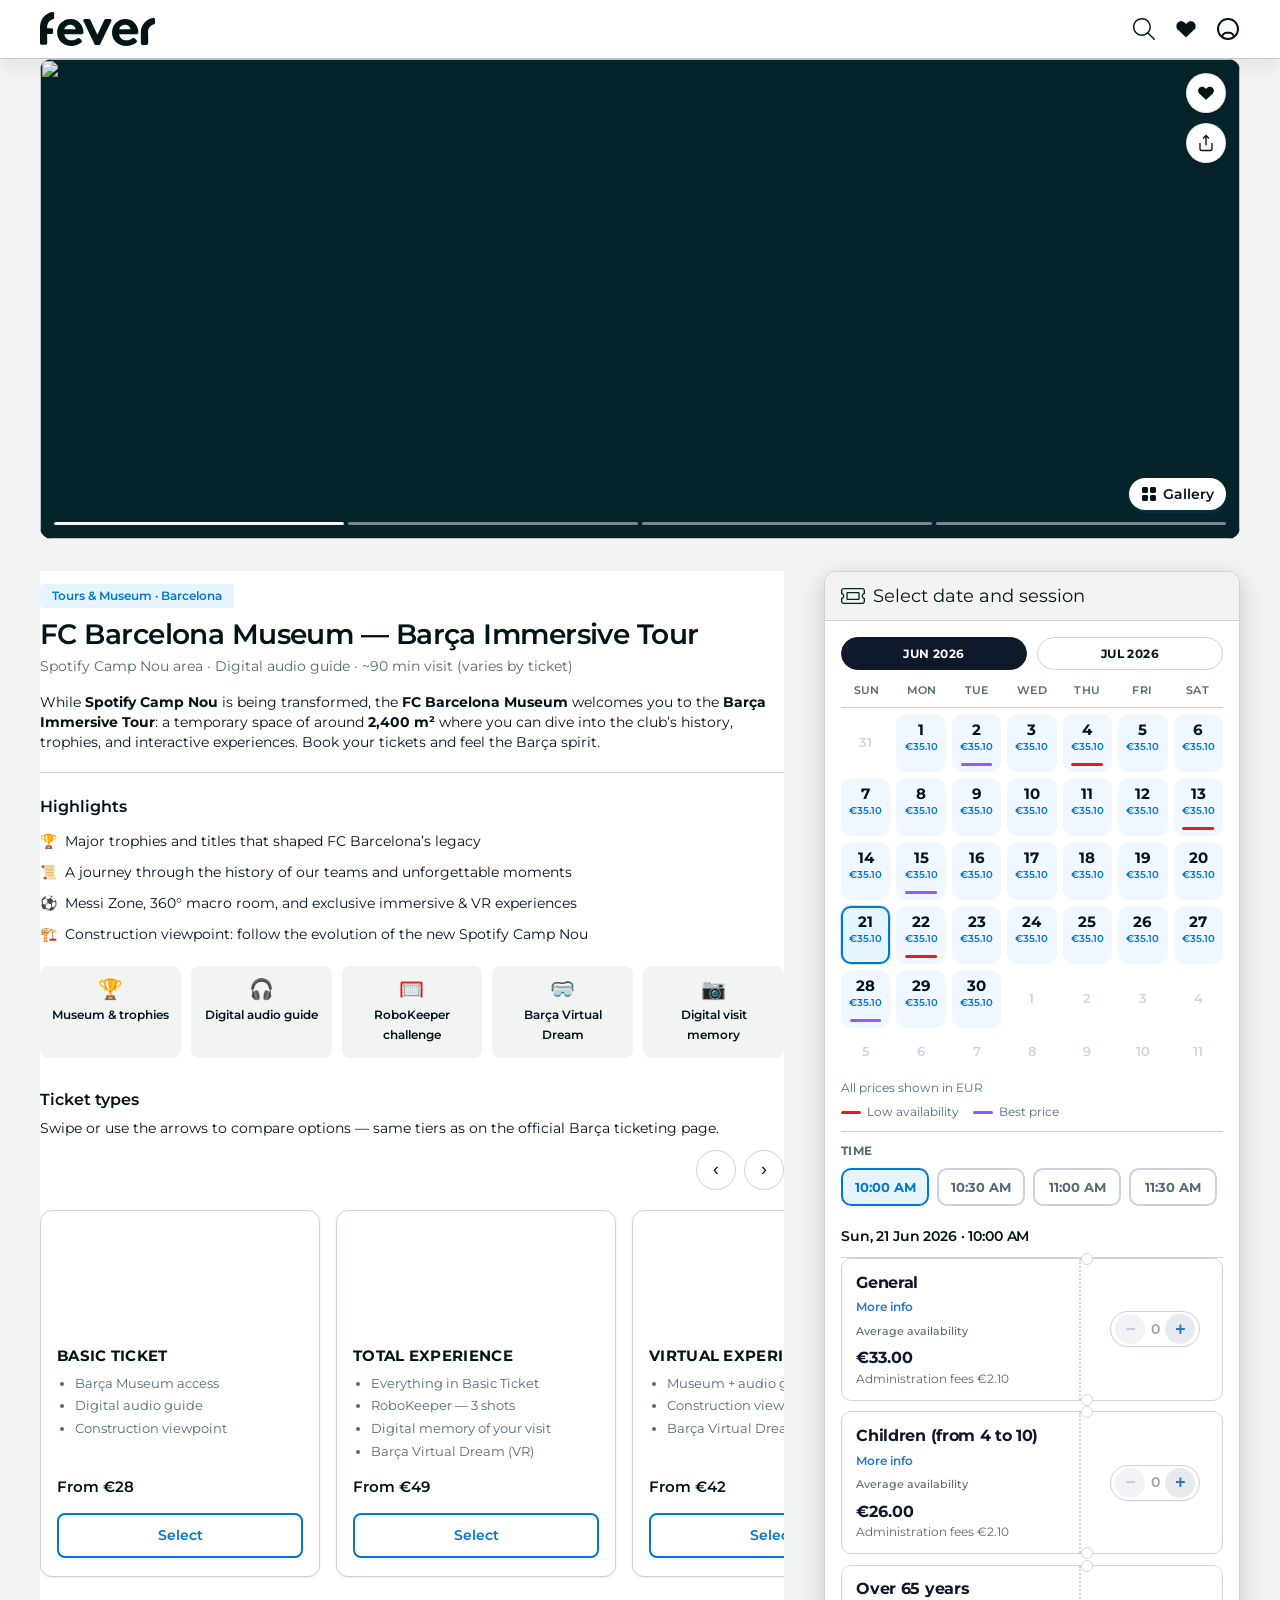
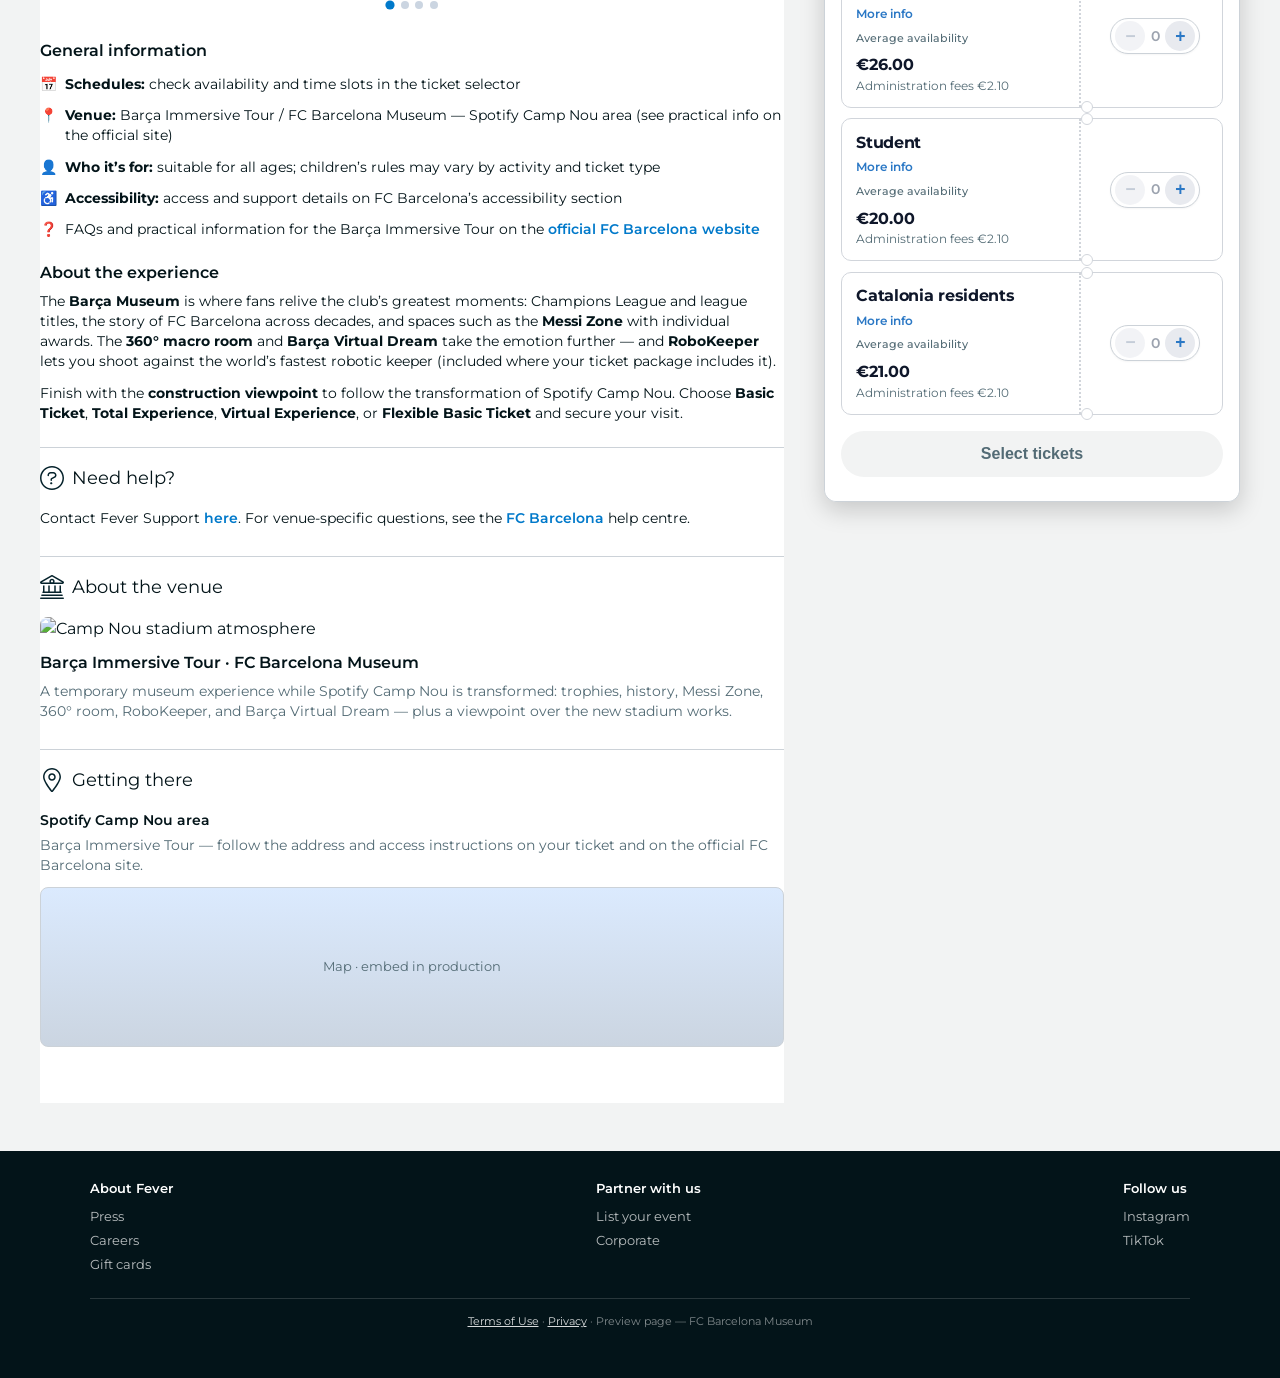
==== commit 5142dc84: "Refactor ticket selector layout: Enhance category rows with improved structure, add more info links," ====
--- a/index.html
+++ b/index.html
@@ -157,7 +157,7 @@
               <div class="session-cal__weekdays" aria-hidden="true">
                 <span>SUN</span><span>MON</span><span>TUE</span><span>WED</span><span>THU</span><span>FRI</span><span>SAT</span>
               </div>
-              <div class="session-cal__grid" data-booking-grid role="grid" aria-label="Calendar"></div>
+              <div class="session-cal__grid" data-booking-grid aria-label="Calendar"></div>
             </div>
             <p class="session-cal__fineprint">All prices shown in EUR</p>
             <div class="session-cal__legend">
@@ -174,14 +174,20 @@
         <p class="ticket-selector__session-hint" data-visit-summary>Sat 21 Jun 2026 · 10:00 AM</p>
         <ul class="ticket-selector__rows ticket-selector__rows--categories">
           <li class="ticket-row ticket-row--category" data-session="cat-general" data-unit="33" data-fee="2.1">
-            <div class="ticket-row__info">
-              <span class="ticket-cat__badge"><svg class="ticket-cat__badge-icon" width="12" height="12" viewBox="0 0 24 24" fill="none" stroke="currentColor" stroke-width="2" aria-hidden="true"><path d="M18 8A6 6 0 0 0 6 8c0 7-3 9-3 9h18s-3-2-3-9"/><path d="M13.73 21a2 2 0 0 1-3.46 0"/></svg> Average availability</span>
-              <div class="ticket-cat__name">General</div>
-              <div class="ticket-cat__price">€33.00</div>
-              <div class="ticket-cat__admin">Administration fees €2.10</div>
-            </div>
+            <div class="ticket-row__info ticket-row__info--cat">
+              <div class="ticket-cat__top">
+                <div class="ticket-cat__name">General</div>
+                <a class="ticket-cat__more" href="https://www.fcbarcelona.com/en/entradas/camp-nou-experience/visitas-museo-barca" rel="noopener noreferrer" target="_blank">More info</a>
+                <p class="ticket-cat__avail">Average availability</p>
+              </div>
+              <div class="ticket-cat__foot">
+                <div class="ticket-cat__price">€33.00</div>
+                <div class="ticket-cat__admin">Administration fees €2.10</div>
+              </div>
+            </div>
+            <div class="ticket-row__tear ticket-row__tear--cat" aria-hidden="true"></div>
             <div class="ticket-row__stub ticket-row__stub--category">
-              <div class="ticket-row__stepper ticket-row__stepper--fever">
+              <div class="ticket-row__stepper ticket-row__stepper--stub">
                 <button type="button" class="ticket-row__step ticket-row__step--minus" aria-label="Decrease" disabled>−</button>
                 <span class="ticket-row__qty" data-qty>0</span>
                 <button type="button" class="ticket-row__step ticket-row__step--plus" aria-label="Increase">+</button>
@@ -189,14 +195,20 @@
             </div>
           </li>
           <li class="ticket-row ticket-row--category" data-session="cat-children" data-unit="26" data-fee="2.1">
-            <div class="ticket-row__info">
-              <span class="ticket-cat__badge"><svg class="ticket-cat__badge-icon" width="12" height="12" viewBox="0 0 24 24" fill="none" stroke="currentColor" stroke-width="2" aria-hidden="true"><path d="M18 8A6 6 0 0 0 6 8c0 7-3 9-3 9h18s-3-2-3-9"/><path d="M13.73 21a2 2 0 0 1-3.46 0"/></svg> Average availability</span>
-              <div class="ticket-cat__name">Children (from 4 to 10)</div>
-              <div class="ticket-cat__price">€26.00</div>
-              <div class="ticket-cat__admin">Administration fees €2.10</div>
-            </div>
+            <div class="ticket-row__info ticket-row__info--cat">
+              <div class="ticket-cat__top">
+                <div class="ticket-cat__name">Children (from 4 to 10)</div>
+                <a class="ticket-cat__more" href="https://www.fcbarcelona.com/en/entradas/camp-nou-experience/visitas-museo-barca" rel="noopener noreferrer" target="_blank">More info</a>
+                <p class="ticket-cat__avail">Average availability</p>
+              </div>
+              <div class="ticket-cat__foot">
+                <div class="ticket-cat__price">€26.00</div>
+                <div class="ticket-cat__admin">Administration fees €2.10</div>
+              </div>
+            </div>
+            <div class="ticket-row__tear ticket-row__tear--cat" aria-hidden="true"></div>
             <div class="ticket-row__stub ticket-row__stub--category">
-              <div class="ticket-row__stepper ticket-row__stepper--fever">
+              <div class="ticket-row__stepper ticket-row__stepper--stub">
                 <button type="button" class="ticket-row__step ticket-row__step--minus" aria-label="Decrease" disabled>−</button>
                 <span class="ticket-row__qty" data-qty>0</span>
                 <button type="button" class="ticket-row__step ticket-row__step--plus" aria-label="Increase">+</button>
@@ -204,14 +216,20 @@
             </div>
           </li>
           <li class="ticket-row ticket-row--category" data-session="cat-senior" data-unit="26" data-fee="2.1">
-            <div class="ticket-row__info">
-              <span class="ticket-cat__badge"><svg class="ticket-cat__badge-icon" width="12" height="12" viewBox="0 0 24 24" fill="none" stroke="currentColor" stroke-width="2" aria-hidden="true"><path d="M18 8A6 6 0 0 0 6 8c0 7-3 9-3 9h18s-3-2-3-9"/><path d="M13.73 21a2 2 0 0 1-3.46 0"/></svg> Average availability</span>
-              <div class="ticket-cat__name">Over 65 years</div>
-              <div class="ticket-cat__price">€26.00</div>
-              <div class="ticket-cat__admin">Administration fees €2.10</div>
-            </div>
+            <div class="ticket-row__info ticket-row__info--cat">
+              <div class="ticket-cat__top">
+                <div class="ticket-cat__name">Over 65 years</div>
+                <a class="ticket-cat__more" href="https://www.fcbarcelona.com/en/entradas/camp-nou-experience/visitas-museo-barca" rel="noopener noreferrer" target="_blank">More info</a>
+                <p class="ticket-cat__avail">Average availability</p>
+              </div>
+              <div class="ticket-cat__foot">
+                <div class="ticket-cat__price">€26.00</div>
+                <div class="ticket-cat__admin">Administration fees €2.10</div>
+              </div>
+            </div>
+            <div class="ticket-row__tear ticket-row__tear--cat" aria-hidden="true"></div>
             <div class="ticket-row__stub ticket-row__stub--category">
-              <div class="ticket-row__stepper ticket-row__stepper--fever">
+              <div class="ticket-row__stepper ticket-row__stepper--stub">
                 <button type="button" class="ticket-row__step ticket-row__step--minus" aria-label="Decrease" disabled>−</button>
                 <span class="ticket-row__qty" data-qty>0</span>
                 <button type="button" class="ticket-row__step ticket-row__step--plus" aria-label="Increase">+</button>
@@ -219,14 +237,20 @@
             </div>
           </li>
           <li class="ticket-row ticket-row--category" data-session="cat-student" data-unit="20" data-fee="2.1">
-            <div class="ticket-row__info">
-              <span class="ticket-cat__badge"><svg class="ticket-cat__badge-icon" width="12" height="12" viewBox="0 0 24 24" fill="none" stroke="currentColor" stroke-width="2" aria-hidden="true"><path d="M18 8A6 6 0 0 0 6 8c0 7-3 9-3 9h18s-3-2-3-9"/><path d="M13.73 21a2 2 0 0 1-3.46 0"/></svg> Average availability</span>
-              <div class="ticket-cat__name">Student</div>
-              <div class="ticket-cat__price">€20.00</div>
-              <div class="ticket-cat__admin">Administration fees €2.10</div>
-            </div>
+            <div class="ticket-row__info ticket-row__info--cat">
+              <div class="ticket-cat__top">
+                <div class="ticket-cat__name">Student</div>
+                <a class="ticket-cat__more" href="https://www.fcbarcelona.com/en/entradas/camp-nou-experience/visitas-museo-barca" rel="noopener noreferrer" target="_blank">More info</a>
+                <p class="ticket-cat__avail">Average availability</p>
+              </div>
+              <div class="ticket-cat__foot">
+                <div class="ticket-cat__price">€20.00</div>
+                <div class="ticket-cat__admin">Administration fees €2.10</div>
+              </div>
+            </div>
+            <div class="ticket-row__tear ticket-row__tear--cat" aria-hidden="true"></div>
             <div class="ticket-row__stub ticket-row__stub--category">
-              <div class="ticket-row__stepper ticket-row__stepper--fever">
+              <div class="ticket-row__stepper ticket-row__stepper--stub">
                 <button type="button" class="ticket-row__step ticket-row__step--minus" aria-label="Decrease" disabled>−</button>
                 <span class="ticket-row__qty" data-qty>0</span>
                 <button type="button" class="ticket-row__step ticket-row__step--plus" aria-label="Increase">+</button>
@@ -234,14 +258,20 @@
             </div>
           </li>
           <li class="ticket-row ticket-row--category" data-session="cat-catalonia" data-unit="21" data-fee="2.1">
-            <div class="ticket-row__info">
-              <span class="ticket-cat__badge"><svg class="ticket-cat__badge-icon" width="12" height="12" viewBox="0 0 24 24" fill="none" stroke="currentColor" stroke-width="2" aria-hidden="true"><path d="M18 8A6 6 0 0 0 6 8c0 7-3 9-3 9h18s-3-2-3-9"/><path d="M13.73 21a2 2 0 0 1-3.46 0"/></svg> Average availability</span>
-              <div class="ticket-cat__name">Catalonia residents</div>
-              <div class="ticket-cat__price">€21.00</div>
-              <div class="ticket-cat__admin">Administration fees €2.10</div>
-            </div>
+            <div class="ticket-row__info ticket-row__info--cat">
+              <div class="ticket-cat__top">
+                <div class="ticket-cat__name">Catalonia residents</div>
+                <a class="ticket-cat__more" href="https://www.fcbarcelona.com/en/entradas/camp-nou-experience/visitas-museo-barca" rel="noopener noreferrer" target="_blank">More info</a>
+                <p class="ticket-cat__avail">Average availability</p>
+              </div>
+              <div class="ticket-cat__foot">
+                <div class="ticket-cat__price">€21.00</div>
+                <div class="ticket-cat__admin">Administration fees €2.10</div>
+              </div>
+            </div>
+            <div class="ticket-row__tear ticket-row__tear--cat" aria-hidden="true"></div>
             <div class="ticket-row__stub ticket-row__stub--category">
-              <div class="ticket-row__stepper ticket-row__stepper--fever">
+              <div class="ticket-row__stepper ticket-row__stepper--stub">
                 <button type="button" class="ticket-row__step ticket-row__step--minus" aria-label="Decrease" disabled>−</button>
                 <span class="ticket-row__qty" data-qty>0</span>
                 <button type="button" class="ticket-row__step ticket-row__step--plus" aria-label="Increase">+</button>
@@ -314,7 +344,7 @@
               <div class="session-cal__weekdays" aria-hidden="true">
                 <span>SUN</span><span>MON</span><span>TUE</span><span>WED</span><span>THU</span><span>FRI</span><span>SAT</span>
               </div>
-              <div class="session-cal__grid" data-booking-grid role="grid" aria-label="Calendar"></div>
+              <div class="session-cal__grid" data-booking-grid aria-label="Calendar"></div>
             </div>
             <p class="session-cal__fineprint">All prices shown in EUR</p>
             <div class="session-cal__legend">
@@ -332,14 +362,20 @@
         <p class="ticket-selector__session-hint" data-visit-summary>Sat 21 Jun 2026 · 10:00 AM</p>
         <ul class="ticket-selector__rows ticket-selector__rows--categories">
           <li class="ticket-row ticket-row--category" data-session="cat-general" data-unit="33" data-fee="2.1">
-            <div class="ticket-row__info">
-              <span class="ticket-cat__badge"><svg class="ticket-cat__badge-icon" width="12" height="12" viewBox="0 0 24 24" fill="none" stroke="currentColor" stroke-width="2" aria-hidden="true"><path d="M18 8A6 6 0 0 0 6 8c0 7-3 9-3 9h18s-3-2-3-9"/><path d="M13.73 21a2 2 0 0 1-3.46 0"/></svg> Average availability</span>
-              <div class="ticket-cat__name">General</div>
-              <div class="ticket-cat__price">€33.00</div>
-              <div class="ticket-cat__admin">Administration fees €2.10</div>
-            </div>
+            <div class="ticket-row__info ticket-row__info--cat">
+              <div class="ticket-cat__top">
+                <div class="ticket-cat__name">General</div>
+                <a class="ticket-cat__more" href="https://www.fcbarcelona.com/en/entradas/camp-nou-experience/visitas-museo-barca" rel="noopener noreferrer" target="_blank">More info</a>
+                <p class="ticket-cat__avail">Average availability</p>
+              </div>
+              <div class="ticket-cat__foot">
+                <div class="ticket-cat__price">€33.00</div>
+                <div class="ticket-cat__admin">Administration fees €2.10</div>
+              </div>
+            </div>
+            <div class="ticket-row__tear ticket-row__tear--cat" aria-hidden="true"></div>
             <div class="ticket-row__stub ticket-row__stub--category">
-              <div class="ticket-row__stepper ticket-row__stepper--fever">
+              <div class="ticket-row__stepper ticket-row__stepper--stub">
                 <button type="button" class="ticket-row__step ticket-row__step--minus" aria-label="Decrease" disabled>−</button>
                 <span class="ticket-row__qty" data-qty>0</span>
                 <button type="button" class="ticket-row__step ticket-row__step--plus" aria-label="Increase">+</button>
@@ -347,14 +383,20 @@
             </div>
           </li>
           <li class="ticket-row ticket-row--category" data-session="cat-children" data-unit="26" data-fee="2.1">
-            <div class="ticket-row__info">
-              <span class="ticket-cat__badge"><svg class="ticket-cat__badge-icon" width="12" height="12" viewBox="0 0 24 24" fill="none" stroke="currentColor" stroke-width="2" aria-hidden="true"><path d="M18 8A6 6 0 0 0 6 8c0 7-3 9-3 9h18s-3-2-3-9"/><path d="M13.73 21a2 2 0 0 1-3.46 0"/></svg> Average availability</span>
-              <div class="ticket-cat__name">Children (from 4 to 10)</div>
-              <div class="ticket-cat__price">€26.00</div>
-              <div class="ticket-cat__admin">Administration fees €2.10</div>
-            </div>
+            <div class="ticket-row__info ticket-row__info--cat">
+              <div class="ticket-cat__top">
+                <div class="ticket-cat__name">Children (from 4 to 10)</div>
+                <a class="ticket-cat__more" href="https://www.fcbarcelona.com/en/entradas/camp-nou-experience/visitas-museo-barca" rel="noopener noreferrer" target="_blank">More info</a>
+                <p class="ticket-cat__avail">Average availability</p>
+              </div>
+              <div class="ticket-cat__foot">
+                <div class="ticket-cat__price">€26.00</div>
+                <div class="ticket-cat__admin">Administration fees €2.10</div>
+              </div>
+            </div>
+            <div class="ticket-row__tear ticket-row__tear--cat" aria-hidden="true"></div>
             <div class="ticket-row__stub ticket-row__stub--category">
-              <div class="ticket-row__stepper ticket-row__stepper--fever">
+              <div class="ticket-row__stepper ticket-row__stepper--stub">
                 <button type="button" class="ticket-row__step ticket-row__step--minus" aria-label="Decrease" disabled>−</button>
                 <span class="ticket-row__qty" data-qty>0</span>
                 <button type="button" class="ticket-row__step ticket-row__step--plus" aria-label="Increase">+</button>
@@ -362,14 +404,20 @@
             </div>
           </li>
           <li class="ticket-row ticket-row--category" data-session="cat-senior" data-unit="26" data-fee="2.1">
-            <div class="ticket-row__info">
-              <span class="ticket-cat__badge"><svg class="ticket-cat__badge-icon" width="12" height="12" viewBox="0 0 24 24" fill="none" stroke="currentColor" stroke-width="2" aria-hidden="true"><path d="M18 8A6 6 0 0 0 6 8c0 7-3 9-3 9h18s-3-2-3-9"/><path d="M13.73 21a2 2 0 0 1-3.46 0"/></svg> Average availability</span>
-              <div class="ticket-cat__name">Over 65 years</div>
-              <div class="ticket-cat__price">€26.00</div>
-              <div class="ticket-cat__admin">Administration fees €2.10</div>
-            </div>
+            <div class="ticket-row__info ticket-row__info--cat">
+              <div class="ticket-cat__top">
+                <div class="ticket-cat__name">Over 65 years</div>
+                <a class="ticket-cat__more" href="https://www.fcbarcelona.com/en/entradas/camp-nou-experience/visitas-museo-barca" rel="noopener noreferrer" target="_blank">More info</a>
+                <p class="ticket-cat__avail">Average availability</p>
+              </div>
+              <div class="ticket-cat__foot">
+                <div class="ticket-cat__price">€26.00</div>
+                <div class="ticket-cat__admin">Administration fees €2.10</div>
+              </div>
+            </div>
+            <div class="ticket-row__tear ticket-row__tear--cat" aria-hidden="true"></div>
             <div class="ticket-row__stub ticket-row__stub--category">
-              <div class="ticket-row__stepper ticket-row__stepper--fever">
+              <div class="ticket-row__stepper ticket-row__stepper--stub">
                 <button type="button" class="ticket-row__step ticket-row__step--minus" aria-label="Decrease" disabled>−</button>
                 <span class="ticket-row__qty" data-qty>0</span>
                 <button type="button" class="ticket-row__step ticket-row__step--plus" aria-label="Increase">+</button>
@@ -377,14 +425,20 @@
             </div>
           </li>
           <li class="ticket-row ticket-row--category" data-session="cat-student" data-unit="20" data-fee="2.1">
-            <div class="ticket-row__info">
-              <span class="ticket-cat__badge"><svg class="ticket-cat__badge-icon" width="12" height="12" viewBox="0 0 24 24" fill="none" stroke="currentColor" stroke-width="2" aria-hidden="true"><path d="M18 8A6 6 0 0 0 6 8c0 7-3 9-3 9h18s-3-2-3-9"/><path d="M13.73 21a2 2 0 0 1-3.46 0"/></svg> Average availability</span>
-              <div class="ticket-cat__name">Student</div>
-              <div class="ticket-cat__price">€20.00</div>
-              <div class="ticket-cat__admin">Administration fees €2.10</div>
-            </div>
+            <div class="ticket-row__info ticket-row__info--cat">
+              <div class="ticket-cat__top">
+                <div class="ticket-cat__name">Student</div>
+                <a class="ticket-cat__more" href="https://www.fcbarcelona.com/en/entradas/camp-nou-experience/visitas-museo-barca" rel="noopener noreferrer" target="_blank">More info</a>
+                <p class="ticket-cat__avail">Average availability</p>
+              </div>
+              <div class="ticket-cat__foot">
+                <div class="ticket-cat__price">€20.00</div>
+                <div class="ticket-cat__admin">Administration fees €2.10</div>
+              </div>
+            </div>
+            <div class="ticket-row__tear ticket-row__tear--cat" aria-hidden="true"></div>
             <div class="ticket-row__stub ticket-row__stub--category">
-              <div class="ticket-row__stepper ticket-row__stepper--fever">
+              <div class="ticket-row__stepper ticket-row__stepper--stub">
                 <button type="button" class="ticket-row__step ticket-row__step--minus" aria-label="Decrease" disabled>−</button>
                 <span class="ticket-row__qty" data-qty>0</span>
                 <button type="button" class="ticket-row__step ticket-row__step--plus" aria-label="Increase">+</button>
@@ -392,14 +446,20 @@
             </div>
           </li>
           <li class="ticket-row ticket-row--category" data-session="cat-catalonia" data-unit="21" data-fee="2.1">
-            <div class="ticket-row__info">
-              <span class="ticket-cat__badge"><svg class="ticket-cat__badge-icon" width="12" height="12" viewBox="0 0 24 24" fill="none" stroke="currentColor" stroke-width="2" aria-hidden="true"><path d="M18 8A6 6 0 0 0 6 8c0 7-3 9-3 9h18s-3-2-3-9"/><path d="M13.73 21a2 2 0 0 1-3.46 0"/></svg> Average availability</span>
-              <div class="ticket-cat__name">Catalonia residents</div>
-              <div class="ticket-cat__price">€21.00</div>
-              <div class="ticket-cat__admin">Administration fees €2.10</div>
-            </div>
+            <div class="ticket-row__info ticket-row__info--cat">
+              <div class="ticket-cat__top">
+                <div class="ticket-cat__name">Catalonia residents</div>
+                <a class="ticket-cat__more" href="https://www.fcbarcelona.com/en/entradas/camp-nou-experience/visitas-museo-barca" rel="noopener noreferrer" target="_blank">More info</a>
+                <p class="ticket-cat__avail">Average availability</p>
+              </div>
+              <div class="ticket-cat__foot">
+                <div class="ticket-cat__price">€21.00</div>
+                <div class="ticket-cat__admin">Administration fees €2.10</div>
+              </div>
+            </div>
+            <div class="ticket-row__tear ticket-row__tear--cat" aria-hidden="true"></div>
             <div class="ticket-row__stub ticket-row__stub--category">
-              <div class="ticket-row__stepper ticket-row__stepper--fever">
+              <div class="ticket-row__stepper ticket-row__stepper--stub">
                 <button type="button" class="ticket-row__step ticket-row__step--minus" aria-label="Decrease" disabled>−</button>
                 <span class="ticket-row__qty" data-qty>0</span>
                 <button type="button" class="ticket-row__step ticket-row__step--plus" aria-label="Increase">+</button>
@@ -761,8 +821,7 @@
                 '">' +
                 '<span class="session-cal__tile-day">' +
                 dnum +
-                "</span>" +
-                '<span class="session-cal__tile-price">' +
+                '</span> <span class="session-cal__tile-price">' +
                 fromPrice +
                 "</span>" +
                 (status === "low"
--- a/css/plan.css
+++ b/css/plan.css
@@ -761,10 +761,19 @@
       text-align: center;
       letter-spacing: 0.02em;
     }
-    .session-cal__grid {
-      display: grid;
-      grid-template-columns: repeat(7, 1fr);
+    /* Use attribute + class so layout survives caching / weak selectors; minmax avoids 1-col collapse in narrow flex contexts */
+    .session-cal__grid,
+    [data-booking-grid] {
+      display: grid !important;
+      grid-template-columns: repeat(7, minmax(0, 1fr)) !important;
       gap: 6px;
+      width: 100%;
+      min-width: 0;
+      box-sizing: border-box;
+    }
+    .session-cal {
+      width: 100%;
+      min-width: 0;
     }
     .session-cal__cell {
       min-height: 0;
@@ -801,6 +810,10 @@
       font-family: var(--font);
       cursor: pointer;
       transition: border-color 0.15s, background 0.15s, box-shadow 0.15s;
+      -webkit-appearance: none;
+      appearance: none;
+      margin: 0;
+      text-align: center;
     }
     .session-cal__tile:hover {
       border-color: rgba(0, 121, 202, 0.35);
@@ -811,12 +824,14 @@
       box-shadow: 0 0 0 1px rgba(0, 121, 202, 0.2);
     }
     .session-cal__tile-day {
+      display: block;
       font-size: 1.05rem;
       font-weight: 700;
       color: var(--text);
       line-height: 1.2;
     }
     .session-cal__tile-price {
+      display: block;
       font-size: 0.7rem;
       font-weight: 600;
       color: var(--selector-blue);
@@ -948,114 +963,197 @@
     }
 
     .ticket-selector__rows--categories {
+      gap: 0.65rem;
+      margin-top: 0.15rem;
+      padding-top: 0.5rem;
+      border-top: 1px solid var(--border);
+    }
+
+    /* Category rows: ticket stub (tear + notch), Fever reference palette */
+    .ticket-row--category {
+      --stub-blue: #2b78c5;
+      --stub-bg-active: #e8f4ff;
+      --stub-border-idle: #d1d5db;
+      display: grid;
+      grid-template-columns: minmax(0, 1fr) 14px minmax(100px, 34%);
+      align-items: stretch;
       gap: 0;
-      margin-top: 0.15rem;
-      padding-top: 0.35rem;
-      border-top: 1px solid var(--border);
-    }
-
-    .ticket-cat__badge {
-      display: inline-flex;
-      align-items: center;
-      gap: 5px;
-      margin-bottom: 0.5rem;
-      padding: 4px 10px;
-      font-size: 0.6875rem;
-      font-weight: 600;
-      line-height: 1.2;
-      color: var(--color-urgency-text, #9f5800);
-      background: var(--color-urgency-bg, #fff4e6);
-      border-radius: 6px;
-    }
-    .ticket-cat__badge-icon {
-      flex-shrink: 0;
-      opacity: 0.9;
+      margin: 0;
+      padding: 0;
+      background: #fff;
+      border: 1px solid var(--stub-border-idle);
+      border-radius: 10px;
+      overflow: visible;
+    }
+    .ticket-row--category.is-selected {
+      background: var(--stub-bg-active);
+      border: 2px solid var(--stub-blue);
+      box-shadow: none;
+    }
+    .ticket-row__info--cat {
+      display: flex;
+      flex-direction: column;
+      justify-content: space-between;
+      gap: 0.65rem;
+      min-width: 0;
+      min-height: 5.5rem;
+      padding: 0.85rem 0.5rem 0.85rem 0.9rem;
+    }
+    .ticket-cat__top {
+      flex: 0 0 auto;
     }
     .ticket-cat__name {
       font-size: 1rem;
       font-weight: 700;
-      color: var(--text);
-      margin: 0 0 0.2rem;
+      color: #0f172a;
+      margin: 0;
       line-height: 1.25;
+      letter-spacing: -0.02em;
+    }
+    .ticket-cat__more {
+      display: inline-block;
+      margin-top: 0.35rem;
+      font-size: 0.75rem;
+      font-weight: 600;
+      color: var(--stub-blue);
+      text-decoration: none;
+    }
+    .ticket-cat__more:hover {
+      text-decoration: underline;
+    }
+    .ticket-cat__avail {
+      margin: 0.35rem 0 0;
+      font-size: 0.6875rem;
+      font-weight: 500;
+      color: var(--text-muted);
+      line-height: 1.3;
+    }
+    .ticket-cat__foot {
+      flex: 0 0 auto;
+      margin-top: auto;
     }
     .ticket-cat__price {
       font-size: 1rem;
       font-weight: 700;
-      color: var(--text);
+      color: #0f172a;
       margin: 0;
       line-height: 1.2;
     }
     .ticket-cat__admin {
-      font-size: 0.8125rem;
+      font-size: 0.75rem;
       font-weight: 400;
       color: var(--text-muted);
-      margin: 0.25rem 0 0;
+      margin: 0.2rem 0 0;
       line-height: 1.3;
     }
 
-    .ticket-row--category {
+    .ticket-row--category .ticket-row__tear--cat {
+      position: relative;
+      width: 14px;
+      flex-shrink: 0;
+      background: #fff;
+      border-left: 2px dotted var(--stub-border-idle);
+    }
+    .ticket-row--category.is-selected .ticket-row__tear--cat {
+      background: var(--stub-bg-active);
+      border-left-color: rgba(43, 120, 197, 0.45);
+    }
+    .ticket-row--category .ticket-row__tear--cat::before,
+    .ticket-row--category .ticket-row__tear--cat::after {
+      content: "";
+      position: absolute;
+      left: 50%;
+      width: 12px;
+      height: 12px;
+      margin-left: -6px;
+      background: var(--bg);
+      border: 1px solid var(--stub-border-idle);
+      border-radius: 50%;
+      z-index: 1;
+      box-sizing: border-box;
+    }
+    .ticket-row--category.is-selected .ticket-row__tear--cat::before,
+    .ticket-row--category.is-selected .ticket-row__tear--cat::after {
+      border-color: var(--stub-blue);
+    }
+    .ticket-row--category .ticket-row__tear--cat::before {
+      top: -6px;
+    }
+    .ticket-row--category .ticket-row__tear--cat::after {
+      bottom: -6px;
+    }
+
+    .ticket-row--category .ticket-row__stub--category {
+      display: flex;
+      align-items: center;
+      justify-content: center;
+      padding: 0.65rem 0.75rem 0.65rem 0.5rem;
+      background: transparent;
+      border-radius: 0 9px 9px 0;
+    }
+    .ticket-row--category.is-selected .ticket-row__stub--category {
+      background: transparent;
+    }
+
+    .ticket-row__stepper--stub {
+      display: inline-flex;
+      align-items: center;
+      gap: 4px;
+      margin: 0;
+      padding: 3px 5px;
+      background: #fff;
+      border: 1px solid var(--stub-border-idle);
+      border-radius: 999px;
+      box-shadow: none;
+    }
+    .ticket-row--category.is-selected .ticket-row__stepper--stub {
+      border-color: rgba(43, 120, 197, 0.4);
+      background: #fff;
+    }
+
+    .ticket-row--category .ticket-row__step {
+      width: 30px;
+      height: 30px;
+      border: none;
+      border-radius: 50%;
+      font-size: 1.1rem;
+      font-weight: 600;
+      line-height: 1;
+      cursor: pointer;
       display: grid;
-      grid-template-columns: 1fr auto;
-      align-items: center;
-      gap: 0.75rem;
-      border: none;
-      border-bottom: 1px solid var(--border);
-      border-radius: 0;
-      background: transparent;
-      padding: 0.9rem 0;
-      margin: 0;
-    }
-    .ticket-row--category:last-child {
-      border-bottom: none;
-    }
-    .ticket-row--category.is-selected {
-      background: rgba(3, 20, 25, 0.03);
-      border-radius: 10px;
-      padding-left: 0.5rem;
-      padding-right: 0.5rem;
-    }
-    .ticket-row--category .ticket-row__info {
-      padding: 0;
-    }
-    .ticket-row__stub--category {
-      background: transparent;
-      border-radius: 0;
-      padding: 0;
-      align-self: center;
-    }
-    .ticket-row__stepper--fever {
-      background: transparent;
-      border: none;
-      box-shadow: none;
-      padding: 0;
-      gap: 8px;
-    }
-    .ticket-row--category .ticket-row__step {
-      width: 32px;
-      height: 32px;
-      font-size: 1.15rem;
-      font-weight: 600;
-    }
-    .ticket-row--category .ticket-row__step--minus {
-      border: 1px solid var(--border);
-      background: #fff;
-      color: var(--text-muted);
-    }
-    .ticket-row--category .ticket-row__step--minus:disabled {
-      opacity: 0.45;
+      place-items: center;
+      transition: background 0.15s, color 0.15s, opacity 0.15s;
+    }
+    .ticket-row--category:not(.is-selected) .ticket-row__step {
+      background: #e8eaef;
+      color: var(--stub-blue);
+    }
+    .ticket-row--category:not(.is-selected) .ticket-row__step--minus:disabled {
+      opacity: 0.55;
       cursor: not-allowed;
-    }
-    .ticket-row--category .ticket-row__step--plus {
-      background: #ffc439;
-      color: #031419;
-      border: none;
-    }
-    .ticket-row--category .ticket-row__step--plus:hover:not(:disabled) {
-      filter: brightness(0.96);
-    }
-    .ticket-row--category .ticket-row__qty {
+      color: #94a3b8;
+    }
+    .ticket-row--category:not(.is-selected) .ticket-row__qty {
+      color: #9ca3af;
+      font-weight: 600;
+    }
+
+    .ticket-row--category.is-selected .ticket-row__step--minus:not(:disabled),
+    .ticket-row--category.is-selected .ticket-row__step--plus {
+      background: var(--stub-blue);
+      color: #fff;
+    }
+    .ticket-row--category.is-selected .ticket-row__step--minus:disabled {
+      background: #b8d4f0;
+      color: rgba(255, 255, 255, 0.92);
+      cursor: not-allowed;
+      opacity: 1;
+    }
+    .ticket-row--category.is-selected .ticket-row__qty {
       min-width: 1.35rem;
-      font-size: 1rem;
+      font-size: 0.9375rem;
+      font-weight: 700;
+      color: #0f172a;
     }
 
     .ticket-selector__tier-wrap {
@@ -1270,6 +1368,54 @@
       color: var(--text);
     }
 
+    /* Category rows: re-assert stub look after generic .ticket-row rules above */
+    .ticket-row.ticket-row--category {
+      background: #fff;
+      border-color: #d1d5db;
+    }
+    .ticket-row.ticket-row--category.is-selected {
+      background: #e8f4ff;
+      border: 2px solid #2b78c5;
+      box-shadow: none;
+    }
+    .ticket-row.ticket-row--category .ticket-row__info--cat {
+      padding: 0.85rem 0.5rem 0.85rem 0.9rem;
+    }
+    .ticket-row.ticket-row--category.is-selected .ticket-row__stub,
+    .ticket-row.ticket-row--category.is-selected .ticket-row__stub--category {
+      background: transparent;
+    }
+    .ticket-row.ticket-row--category .ticket-row__tear--cat {
+      border-left: 2px dotted #d1d5db;
+      background: #fff;
+    }
+    .ticket-row.ticket-row--category.is-selected .ticket-row__tear--cat {
+      background: #e8f4ff;
+      border-left-color: rgba(43, 120, 197, 0.45);
+    }
+    .ticket-row.ticket-row--category.is-selected .ticket-row__tear--cat::before,
+    .ticket-row.ticket-row--category.is-selected .ticket-row__tear--cat::after {
+      background: var(--bg);
+      border-color: #2b78c5;
+    }
+    .ticket-row.ticket-row--category:not(.is-selected) .ticket-row__tear--cat::before,
+    .ticket-row.ticket-row--category:not(.is-selected) .ticket-row__tear--cat::after {
+      background: var(--bg);
+      border-color: #d1d5db;
+    }
+    .ticket-row.ticket-row--category .ticket-row__tear--cat::before,
+    .ticket-row.ticket-row--category .ticket-row__tear--cat::after {
+      width: 12px;
+      height: 12px;
+      margin-left: -6px;
+    }
+    .ticket-row.ticket-row--category .ticket-row__tear--cat::before {
+      top: -6px;
+    }
+    .ticket-row.ticket-row--category .ticket-row__tear--cat::after {
+      bottom: -6px;
+    }
+
     .ticket-selector__cta {
       display: block;
       width: 100%;
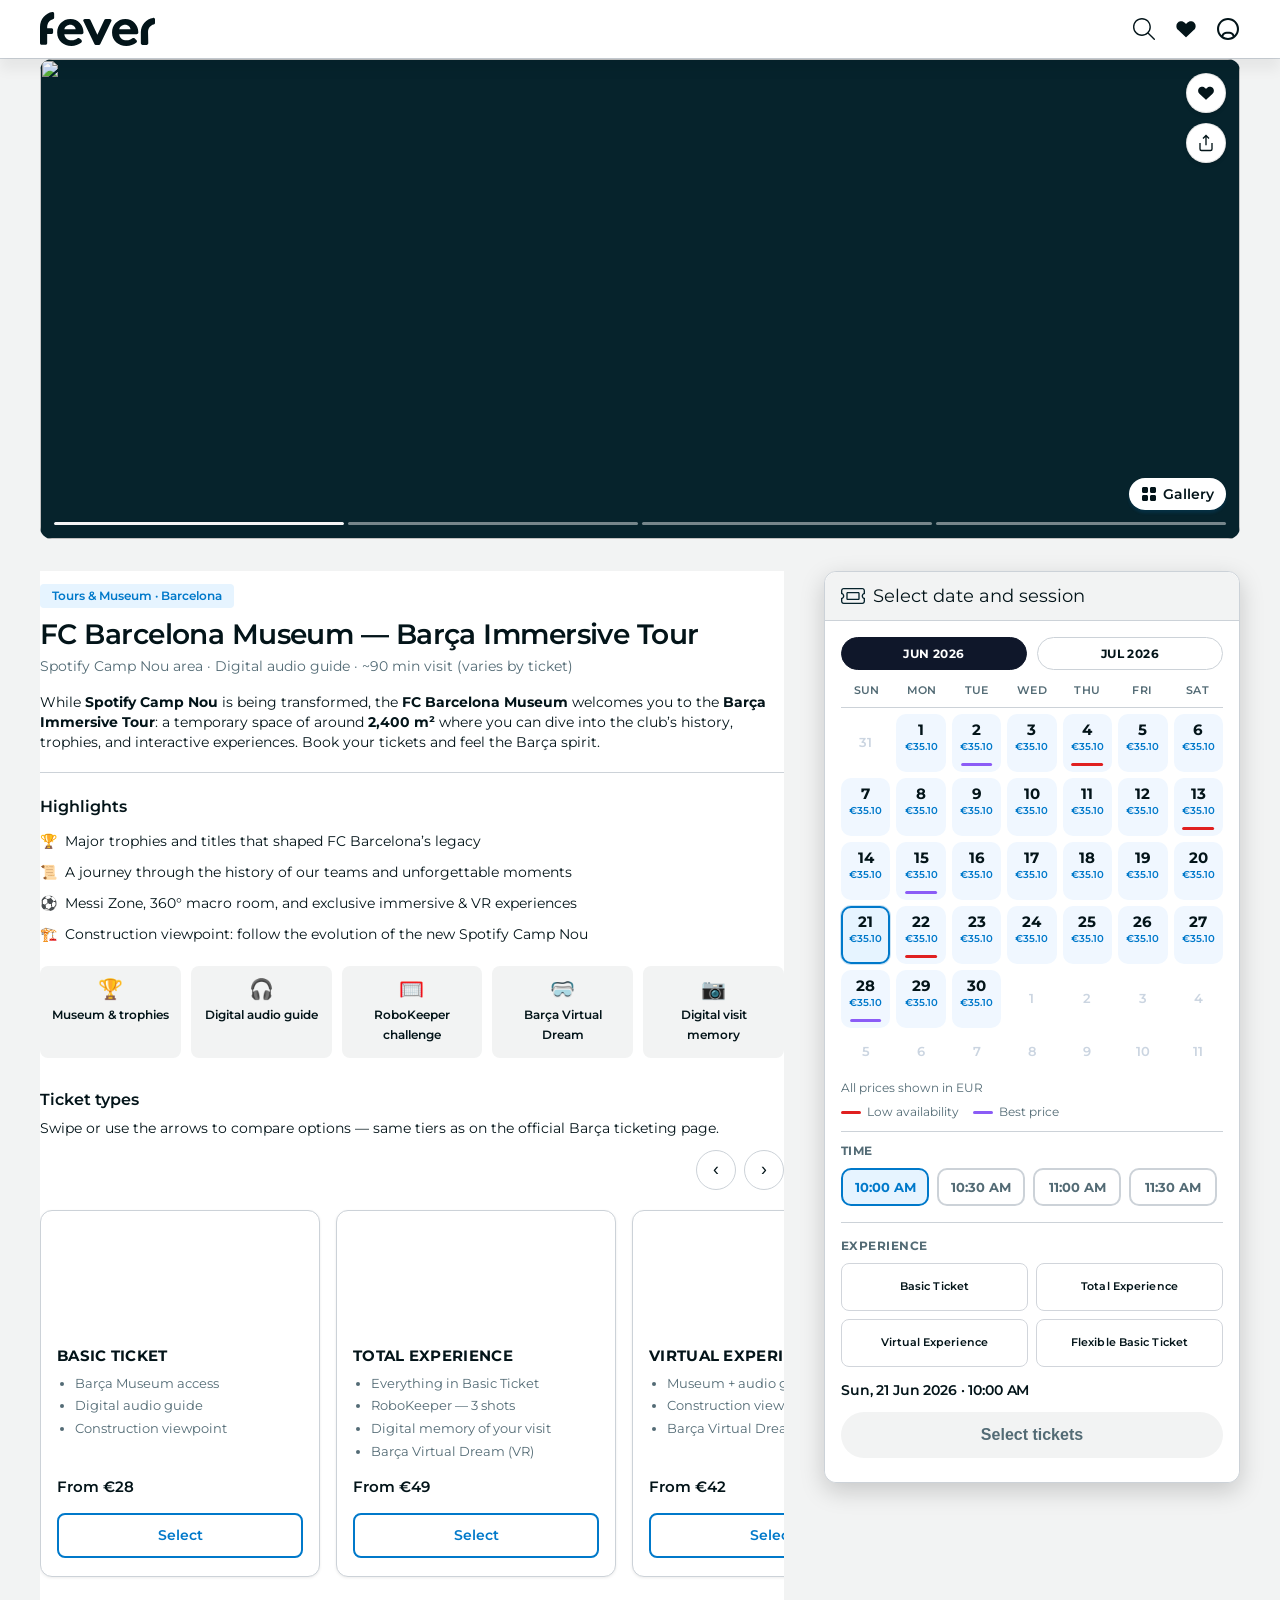
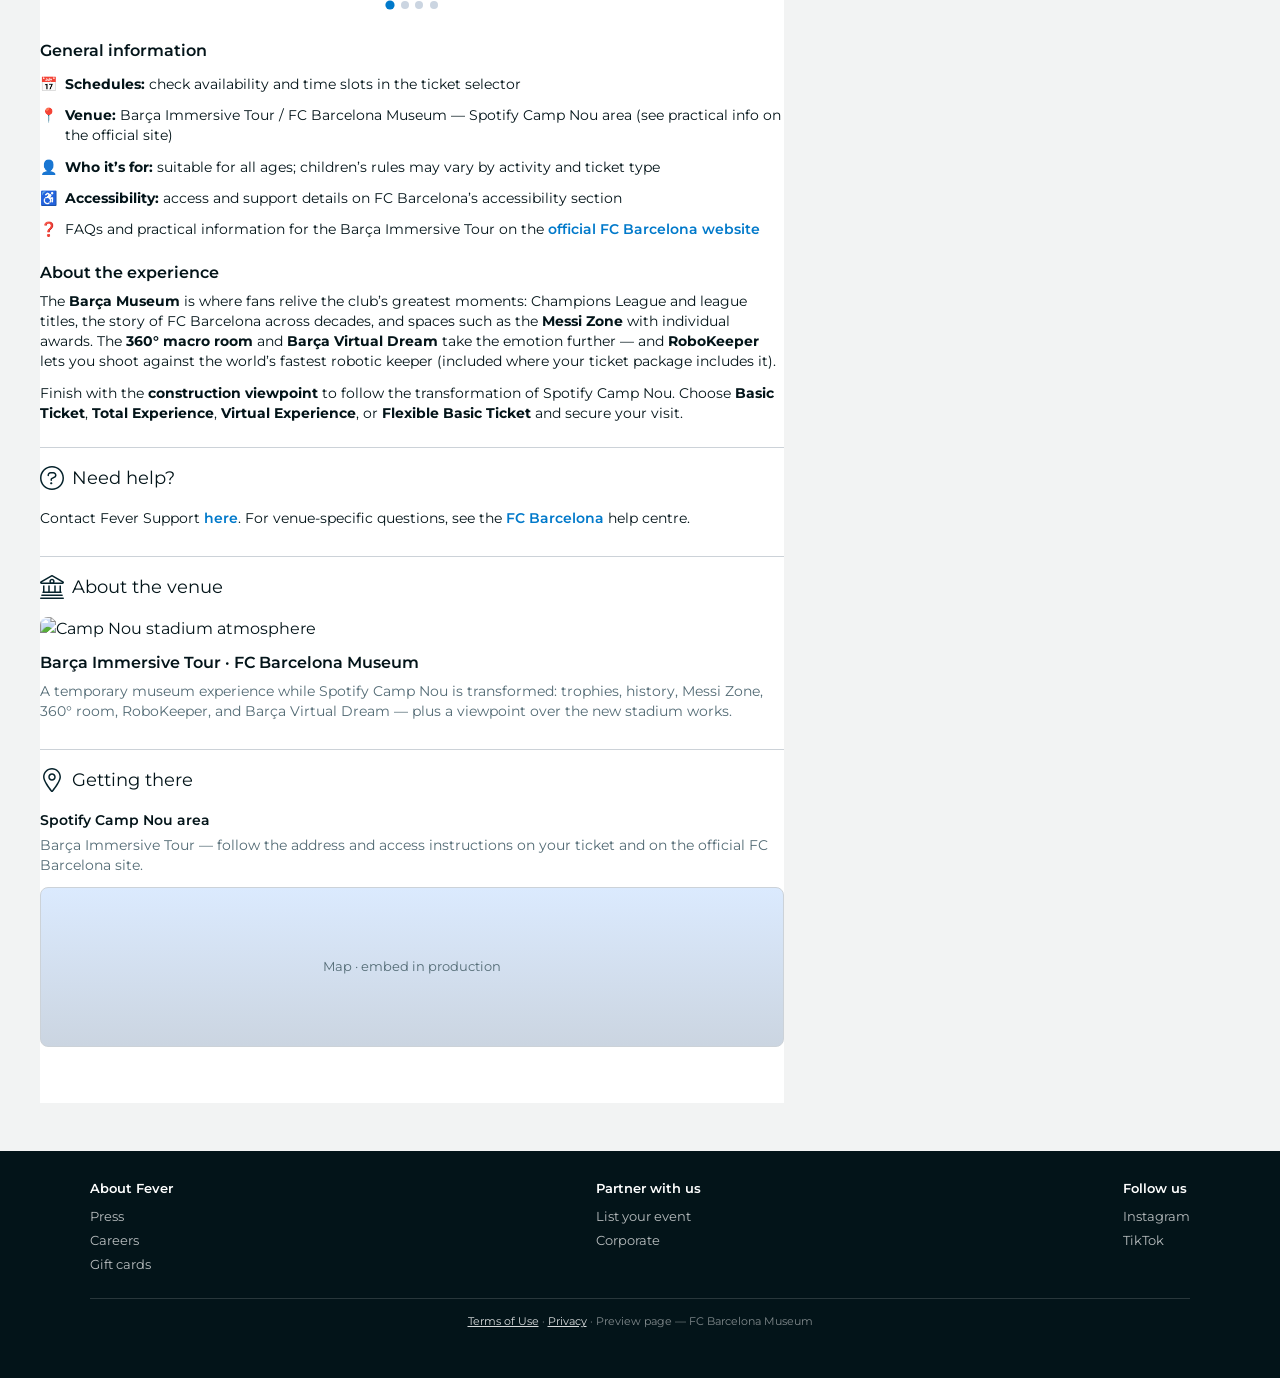
==== commit 06ef1529: "Add experience tier selection: Introduce experience tier options (Basic, Total, Virtual, Flexible) i" ====
--- a/index.html
+++ b/index.html
@@ -169,9 +169,32 @@
               <div class="time-slot-label">Time</div>
               <div class="time-slot-row time-slot-row--scroll" data-time-slot-row role="listbox" aria-label="Select time"></div>
             </div>
+            <div class="session-cal__divider" role="separator"></div>
+            <div class="experience-tier-block">
+              <div class="experience-tier-label">Experience</div>
+              <div class="experience-tier-row" data-experience-tiers role="radiogroup" aria-label="Experience type">
+                <button type="button" class="ticket-selector__tier experience-tier-pill" data-experience-tier="basic" aria-pressed="false">
+                  <span class="ticket-selector__corner-check" aria-hidden="true"></span>
+                  Basic Ticket
+                </button>
+                <button type="button" class="ticket-selector__tier experience-tier-pill" data-experience-tier="total" aria-pressed="false">
+                  <span class="ticket-selector__corner-check" aria-hidden="true"></span>
+                  Total Experience
+                </button>
+                <button type="button" class="ticket-selector__tier experience-tier-pill" data-experience-tier="virtual" aria-pressed="false">
+                  <span class="ticket-selector__corner-check" aria-hidden="true"></span>
+                  Virtual Experience
+                </button>
+                <button type="button" class="ticket-selector__tier experience-tier-pill" data-experience-tier="flexible" aria-pressed="false">
+                  <span class="ticket-selector__corner-check" aria-hidden="true"></span>
+                  Flexible Basic Ticket
+                </button>
+              </div>
+            </div>
           </div>
         </div>
         <p class="ticket-selector__session-hint" data-visit-summary>Sat 21 Jun 2026 · 10:00 AM</p>
+        <div class="ticket-categories-wrap" data-ticket-categories-wrap hidden>
         <ul class="ticket-selector__rows ticket-selector__rows--categories">
           <li class="ticket-row ticket-row--category" data-session="cat-general" data-unit="33" data-fee="2.1">
             <div class="ticket-row__info ticket-row__info--cat">
@@ -279,6 +302,7 @@
             </div>
           </li>
         </ul>
+        </div>
         <button type="button" class="ticket-selector__cta ticket-selector__cta--disabled" id="ticketSelectorCtaMobile" disabled>Select tickets</button>
         </div>
 
@@ -356,10 +380,33 @@
               <div class="time-slot-label">Time</div>
               <div class="time-slot-row time-slot-row--scroll" data-time-slot-row role="listbox" aria-label="Select time"></div>
             </div>
+            <div class="session-cal__divider" role="separator"></div>
+            <div class="experience-tier-block">
+              <div class="experience-tier-label">Experience</div>
+              <div class="experience-tier-row" data-experience-tiers role="radiogroup" aria-label="Experience type">
+                <button type="button" class="ticket-selector__tier experience-tier-pill" data-experience-tier="basic" aria-pressed="false">
+                  <span class="ticket-selector__corner-check" aria-hidden="true"></span>
+                  Basic Ticket
+                </button>
+                <button type="button" class="ticket-selector__tier experience-tier-pill" data-experience-tier="total" aria-pressed="false">
+                  <span class="ticket-selector__corner-check" aria-hidden="true"></span>
+                  Total Experience
+                </button>
+                <button type="button" class="ticket-selector__tier experience-tier-pill" data-experience-tier="virtual" aria-pressed="false">
+                  <span class="ticket-selector__corner-check" aria-hidden="true"></span>
+                  Virtual Experience
+                </button>
+                <button type="button" class="ticket-selector__tier experience-tier-pill" data-experience-tier="flexible" aria-pressed="false">
+                  <span class="ticket-selector__corner-check" aria-hidden="true"></span>
+                  Flexible Basic Ticket
+                </button>
+              </div>
+            </div>
           </div>
         </div>
 
         <p class="ticket-selector__session-hint" data-visit-summary>Sat 21 Jun 2026 · 10:00 AM</p>
+        <div class="ticket-categories-wrap" data-ticket-categories-wrap hidden>
         <ul class="ticket-selector__rows ticket-selector__rows--categories">
           <li class="ticket-row ticket-row--category" data-session="cat-general" data-unit="33" data-fee="2.1">
             <div class="ticket-row__info ticket-row__info--cat">
@@ -467,6 +514,7 @@
             </div>
           </li>
         </ul>
+        </div>
 
         <button type="button" class="ticket-selector__cta ticket-selector__cta--disabled" id="ticketSelectorCtaDesktop" disabled>Select tickets</button>
       </div>
@@ -639,7 +687,8 @@
         selY: sd[0],
         selM: sd[1],
         selD: sd[2],
-        time: cfg.defaultTime || "10:30"
+        time: cfg.defaultTime || "10:30",
+        experienceTier: null
       };
 
       function dayEnabled(y, m, d) {
@@ -691,6 +740,20 @@
           var on = btn.getAttribute("data-time") === bookingState.time;
           btn.classList.toggle("is-active", on);
           btn.setAttribute("aria-selected", on ? "true" : "false");
+        });
+      }
+
+      function syncExperienceTierUI() {
+        var tid = bookingState.experienceTier;
+        document.querySelectorAll(".ticket-selector [data-experience-tier]").forEach(function (btn) {
+          var on = btn.getAttribute("data-experience-tier") === tid;
+          btn.classList.toggle("is-active", on);
+          btn.setAttribute("aria-pressed", on ? "true" : "false");
+        });
+        var unlocked = tid != null && tid !== "";
+        document.querySelectorAll("[data-ticket-categories-wrap]").forEach(function (el) {
+          if (unlocked) el.removeAttribute("hidden");
+          else el.setAttribute("hidden", "");
         });
       }
 
@@ -930,6 +993,14 @@
           return;
         }
 
+        var tierBtn = e.target.closest("[data-experience-tier]");
+        if (tierBtn && tierBtn.closest(".ticket-selector")) {
+          bookingState.experienceTier = tierBtn.getAttribute("data-experience-tier") || null;
+          syncExperienceTierUI();
+          updateTotals();
+          return;
+        }
+
         var minus = e.target.closest(".ticket-row__step--minus");
         var plus = e.target.closest(".ticket-row__step--plus");
         if (minus || plus) {
@@ -950,6 +1021,7 @@
       buildTimeSlotRows();
       renderBookingCalendar();
       syncTimeSlots();
+      syncExperienceTierUI();
       updateTotals();
     })();
   </script>
--- a/css/plan.css
+++ b/css/plan.css
@@ -954,6 +954,61 @@
       white-space: nowrap;
     }
 
+    /* Experience type (Basic / Total / Virtual / Flexible) — pill row after time slots */
+    .experience-tier-block {
+      margin-top: 0.85rem;
+    }
+    .experience-tier-label {
+      font-size: 0.75rem;
+      font-weight: 700;
+      color: var(--text-muted);
+      text-transform: uppercase;
+      letter-spacing: 0.04em;
+      margin-bottom: 0.5rem;
+    }
+    .experience-tier-row {
+      display: grid;
+      grid-template-columns: repeat(2, minmax(0, 1fr));
+      gap: 8px;
+    }
+    @media (min-width: 560px) {
+      .experience-tier-row {
+        grid-template-columns: repeat(4, minmax(0, 1fr));
+      }
+    }
+    .experience-tier-pill.ticket-selector__tier {
+      position: relative;
+      width: 100%;
+      min-height: 52px;
+      margin: 0;
+      padding: 0.6rem 0.4rem;
+      font-size: 0.75rem;
+      font-weight: 600;
+      line-height: 1.25;
+      white-space: normal;
+      text-align: center;
+      border-radius: var(--radius-sm);
+      border: 1px solid #d1d5db;
+      color: var(--text);
+      background: #fff;
+      cursor: pointer;
+      -webkit-appearance: none;
+      appearance: none;
+      font-family: var(--font);
+    }
+    .experience-tier-pill.ticket-selector__tier:not(.is-active):hover {
+      border-color: #94a3b8;
+    }
+    .experience-tier-pill.ticket-selector__tier.is-active {
+      border: 2px solid var(--selector-blue);
+      color: var(--selector-blue);
+      font-weight: 700;
+      padding: calc(0.6rem - 1px) calc(0.4rem - 1px);
+    }
+    .ticket-categories-wrap[hidden] {
+      display: none !important;
+    }
+
     .ticket-selector__session-hint {
       margin: 0 0 0.65rem;
       font-size: 0.875rem;
@@ -975,8 +1030,8 @@
       --stub-bg-active: #e8f4ff;
       --stub-border-idle: #d1d5db;
       display: grid;
-      grid-template-columns: minmax(0, 1fr) 14px minmax(100px, 34%);
-      align-items: stretch;
+      grid-template-columns: minmax(0, 1fr) 14px max-content;
+      align-items: center;
       gap: 0;
       margin: 0;
       padding: 0;
@@ -1009,6 +1064,7 @@
       margin: 0;
       line-height: 1.25;
       letter-spacing: -0.02em;
+      overflow-wrap: anywhere;
     }
     .ticket-cat__more {
       display: inline-block;
@@ -1086,10 +1142,12 @@
     .ticket-row--category .ticket-row__stub--category {
       display: flex;
       align-items: center;
-      justify-content: center;
-      padding: 0.65rem 0.75rem 0.65rem 0.5rem;
+      justify-content: flex-end;
+      justify-self: end;
+      padding: 0.65rem 0.75rem 0.65rem 0.35rem;
       background: transparent;
       border-radius: 0 9px 9px 0;
+      flex-shrink: 0;
     }
     .ticket-row--category.is-selected .ticket-row__stub--category {
       background: transparent;
@@ -1241,7 +1299,8 @@
 
     .ticket-row {
       display: grid;
-      grid-template-columns: 1fr 14px minmax(108px, 34%);
+      /* minmax(0,1fr) lets the info column shrink so text cannot overlap the tear/stub */
+      grid-template-columns: minmax(0, 1fr) 14px minmax(108px, 34%);
       align-items: stretch;
       background: var(--bg);
       border: 1px solid var(--border);
@@ -1372,6 +1431,9 @@
     .ticket-row.ticket-row--category {
       background: #fff;
       border-color: #d1d5db;
+      /* Narrow third column to stepper width; keeps stub on the right edge of the card */
+      grid-template-columns: minmax(0, 1fr) 14px max-content !important;
+      align-items: center;
     }
     .ticket-row.ticket-row--category.is-selected {
       background: #e8f4ff;
@@ -1379,7 +1441,8 @@
       box-shadow: none;
     }
     .ticket-row.ticket-row--category .ticket-row__info--cat {
-      padding: 0.85rem 0.5rem 0.85rem 0.9rem;
+      padding: 0.85rem 0.75rem 0.85rem 0.9rem;
+      overflow: hidden;
     }
     .ticket-row.ticket-row--category.is-selected .ticket-row__stub,
     .ticket-row.ticket-row--category.is-selected .ticket-row__stub--category {
--- a/css/desktop.css
+++ b/css/desktop.css
@@ -81,6 +81,15 @@
     font-size: 0.65rem;
   }
 
+  .detail-sidebar .experience-tier-row {
+    grid-template-columns: repeat(2, minmax(0, 1fr));
+  }
+  .detail-sidebar .experience-tier-pill.ticket-selector__tier {
+    font-size: 0.6875rem;
+    padding: 0.5rem 0.3rem;
+    min-height: 48px;
+  }
+
   /* Blueprint: hide inline mobile booking; sidebar is canonical on desktop */
   .detail-main .mobile-ticket-header,
   .detail-main .mobile-ticket-selector {
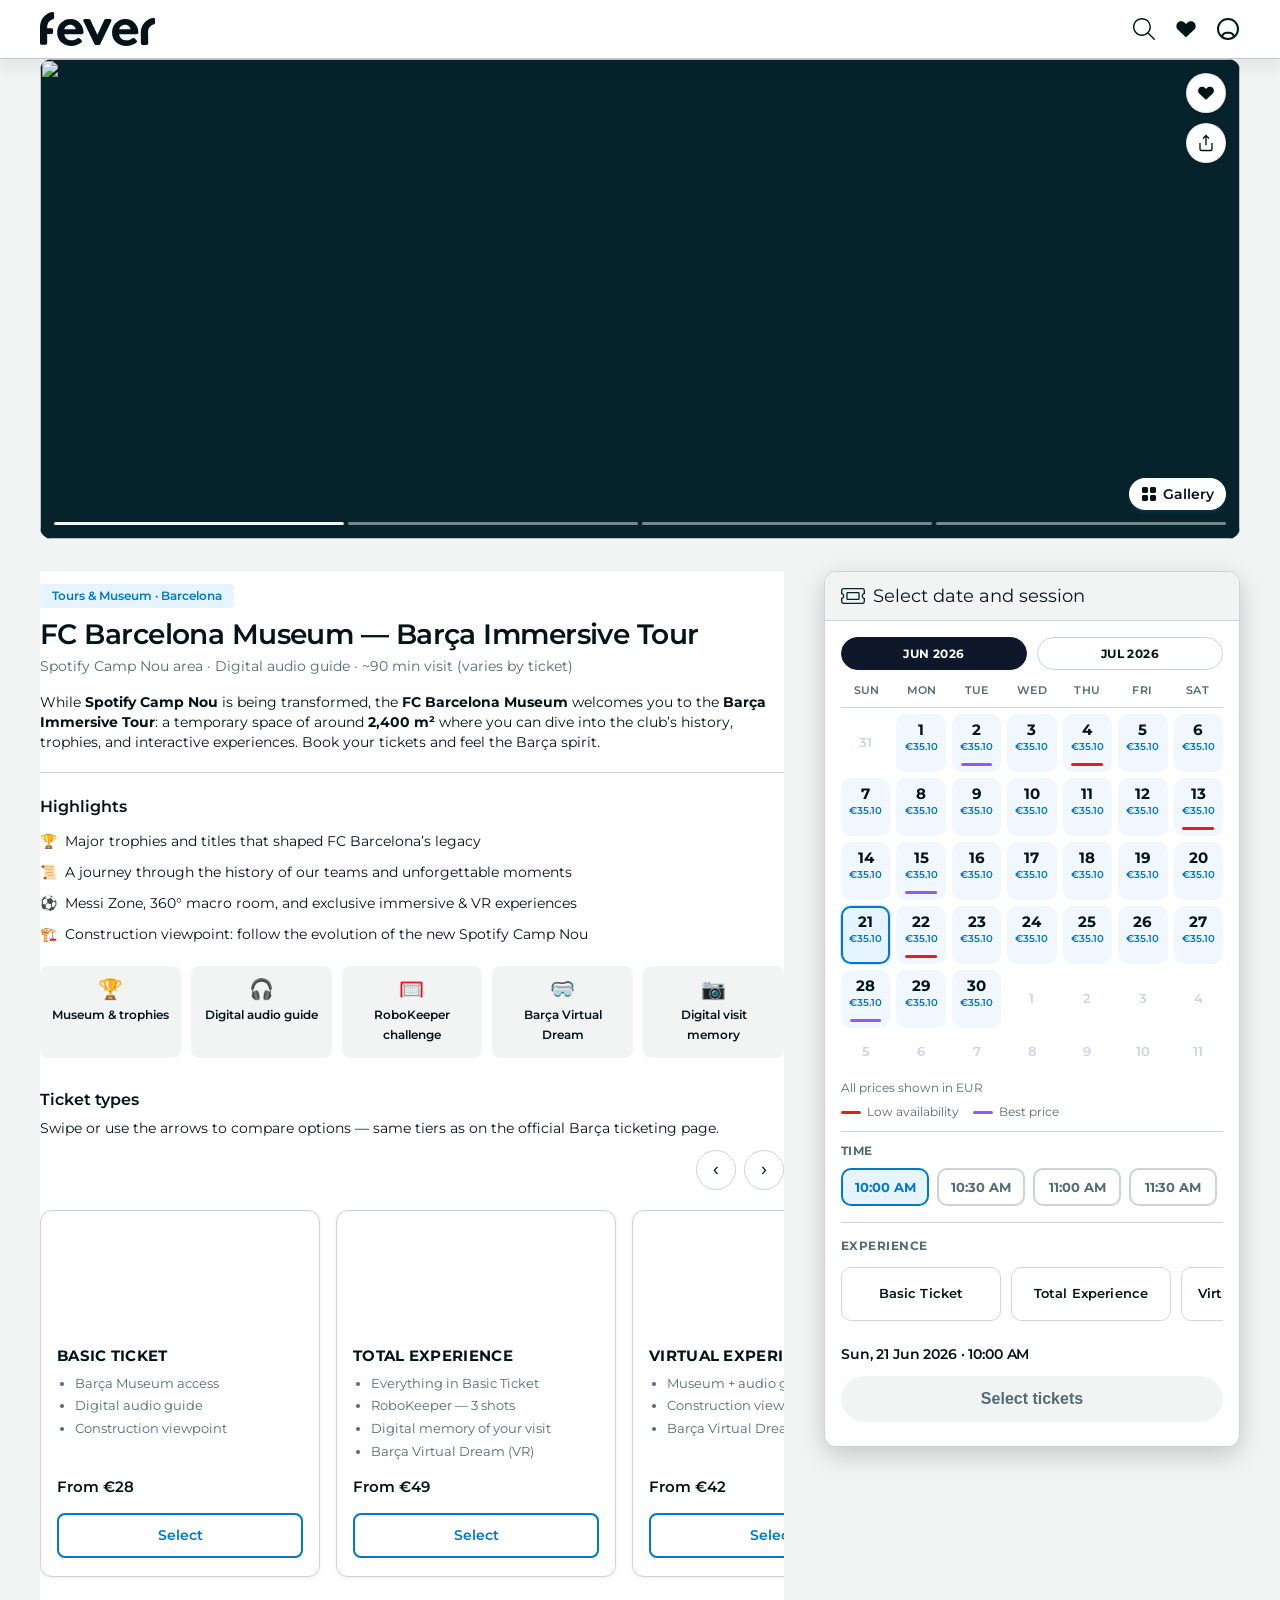
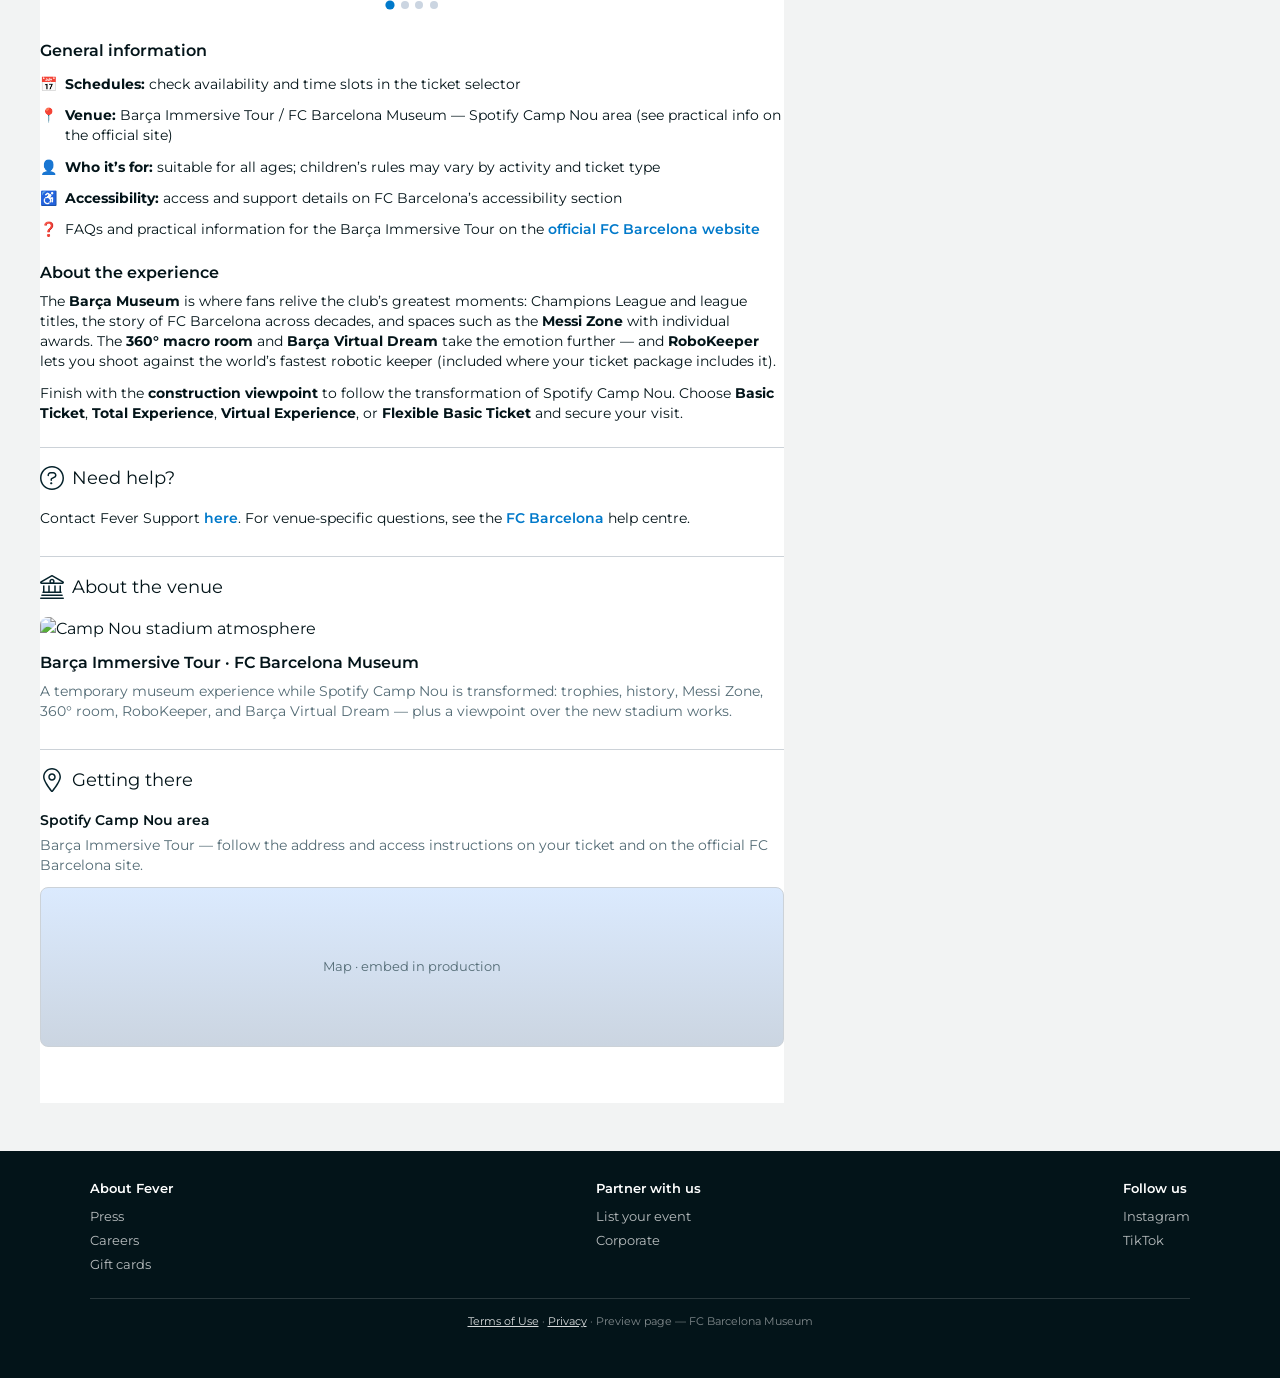
==== commit 7c938645: "Enhance experience tier row: Update layout to use flexbox for better responsiveness, add scrolling f" ====
--- a/index.html
+++ b/index.html
@@ -172,7 +172,7 @@
             <div class="session-cal__divider" role="separator"></div>
             <div class="experience-tier-block">
               <div class="experience-tier-label">Experience</div>
-              <div class="experience-tier-row" data-experience-tiers role="radiogroup" aria-label="Experience type">
+              <div class="experience-tier-row experience-tier-row--scroll" data-experience-tiers role="radiogroup" aria-label="Experience type">
                 <button type="button" class="ticket-selector__tier experience-tier-pill" data-experience-tier="basic" aria-pressed="false">
                   <span class="ticket-selector__corner-check" aria-hidden="true"></span>
                   Basic Ticket
@@ -383,7 +383,7 @@
             <div class="session-cal__divider" role="separator"></div>
             <div class="experience-tier-block">
               <div class="experience-tier-label">Experience</div>
-              <div class="experience-tier-row" data-experience-tiers role="radiogroup" aria-label="Experience type">
+              <div class="experience-tier-row experience-tier-row--scroll" data-experience-tiers role="radiogroup" aria-label="Experience type">
                 <button type="button" class="ticket-selector__tier experience-tier-pill" data-experience-tier="basic" aria-pressed="false">
                   <span class="ticket-selector__corner-check" aria-hidden="true"></span>
                   Basic Ticket
--- a/css/plan.css
+++ b/css/plan.css
@@ -967,27 +967,42 @@
       margin-bottom: 0.5rem;
     }
     .experience-tier-row {
-      display: grid;
-      grid-template-columns: repeat(2, minmax(0, 1fr));
-      gap: 8px;
-    }
-    @media (min-width: 560px) {
-      .experience-tier-row {
-        grid-template-columns: repeat(4, minmax(0, 1fr));
-      }
+      display: flex;
+      flex-wrap: nowrap;
+      align-items: stretch;
+      gap: 10px;
+    }
+    .experience-tier-row--scroll {
+      overflow-x: auto;
+      overflow-y: hidden;
+      margin: 0 -0.25rem;
+      padding: 4px 0.25rem 10px;
+      scroll-snap-type: x proximity;
+      -webkit-overflow-scrolling: touch;
+      scrollbar-width: thin;
+    }
+    .experience-tier-row--scroll::-webkit-scrollbar {
+      height: 4px;
+    }
+    .experience-tier-row--scroll::-webkit-scrollbar-thumb {
+      background: var(--border);
+      border-radius: 4px;
     }
     .experience-tier-pill.ticket-selector__tier {
       position: relative;
-      width: 100%;
-      min-height: 52px;
-      margin: 0;
-      padding: 0.6rem 0.4rem;
-      font-size: 0.75rem;
-      font-weight: 600;
-      line-height: 1.25;
+      flex: 0 0 auto;
+      width: auto;
+      min-width: 11.5rem;
+      max-width: 15rem;
+      min-height: 58px;
+      margin: 0;
+      padding: 0.85rem 1rem;
+      font-size: 0.875rem;
+      font-weight: 600;
+      line-height: 1.3;
       white-space: normal;
       text-align: center;
-      border-radius: var(--radius-sm);
+      border-radius: 10px;
       border: 1px solid #d1d5db;
       color: var(--text);
       background: #fff;
@@ -995,6 +1010,7 @@
       -webkit-appearance: none;
       appearance: none;
       font-family: var(--font);
+      scroll-snap-align: start;
     }
     .experience-tier-pill.ticket-selector__tier:not(.is-active):hover {
       border-color: #94a3b8;
@@ -1003,7 +1019,7 @@
       border: 2px solid var(--selector-blue);
       color: var(--selector-blue);
       font-weight: 700;
-      padding: calc(0.6rem - 1px) calc(0.4rem - 1px);
+      padding: calc(0.85rem - 1px) calc(1rem - 1px);
     }
     .ticket-categories-wrap[hidden] {
       display: none !important;
--- a/css/desktop.css
+++ b/css/desktop.css
@@ -81,13 +81,16 @@
     font-size: 0.65rem;
   }
 
-  .detail-sidebar .experience-tier-row {
-    grid-template-columns: repeat(2, minmax(0, 1fr));
+  .detail-sidebar .experience-tier-row--scroll {
+    margin: 0;
+    padding: 4px 0 10px;
   }
   .detail-sidebar .experience-tier-pill.ticket-selector__tier {
-    font-size: 0.6875rem;
-    padding: 0.5rem 0.3rem;
-    min-height: 48px;
+    min-width: 10rem;
+    max-width: 12rem;
+    font-size: 0.8125rem;
+    padding: 0.75rem 0.75rem;
+    min-height: 54px;
   }
 
   /* Blueprint: hide inline mobile booking; sidebar is canonical on desktop */
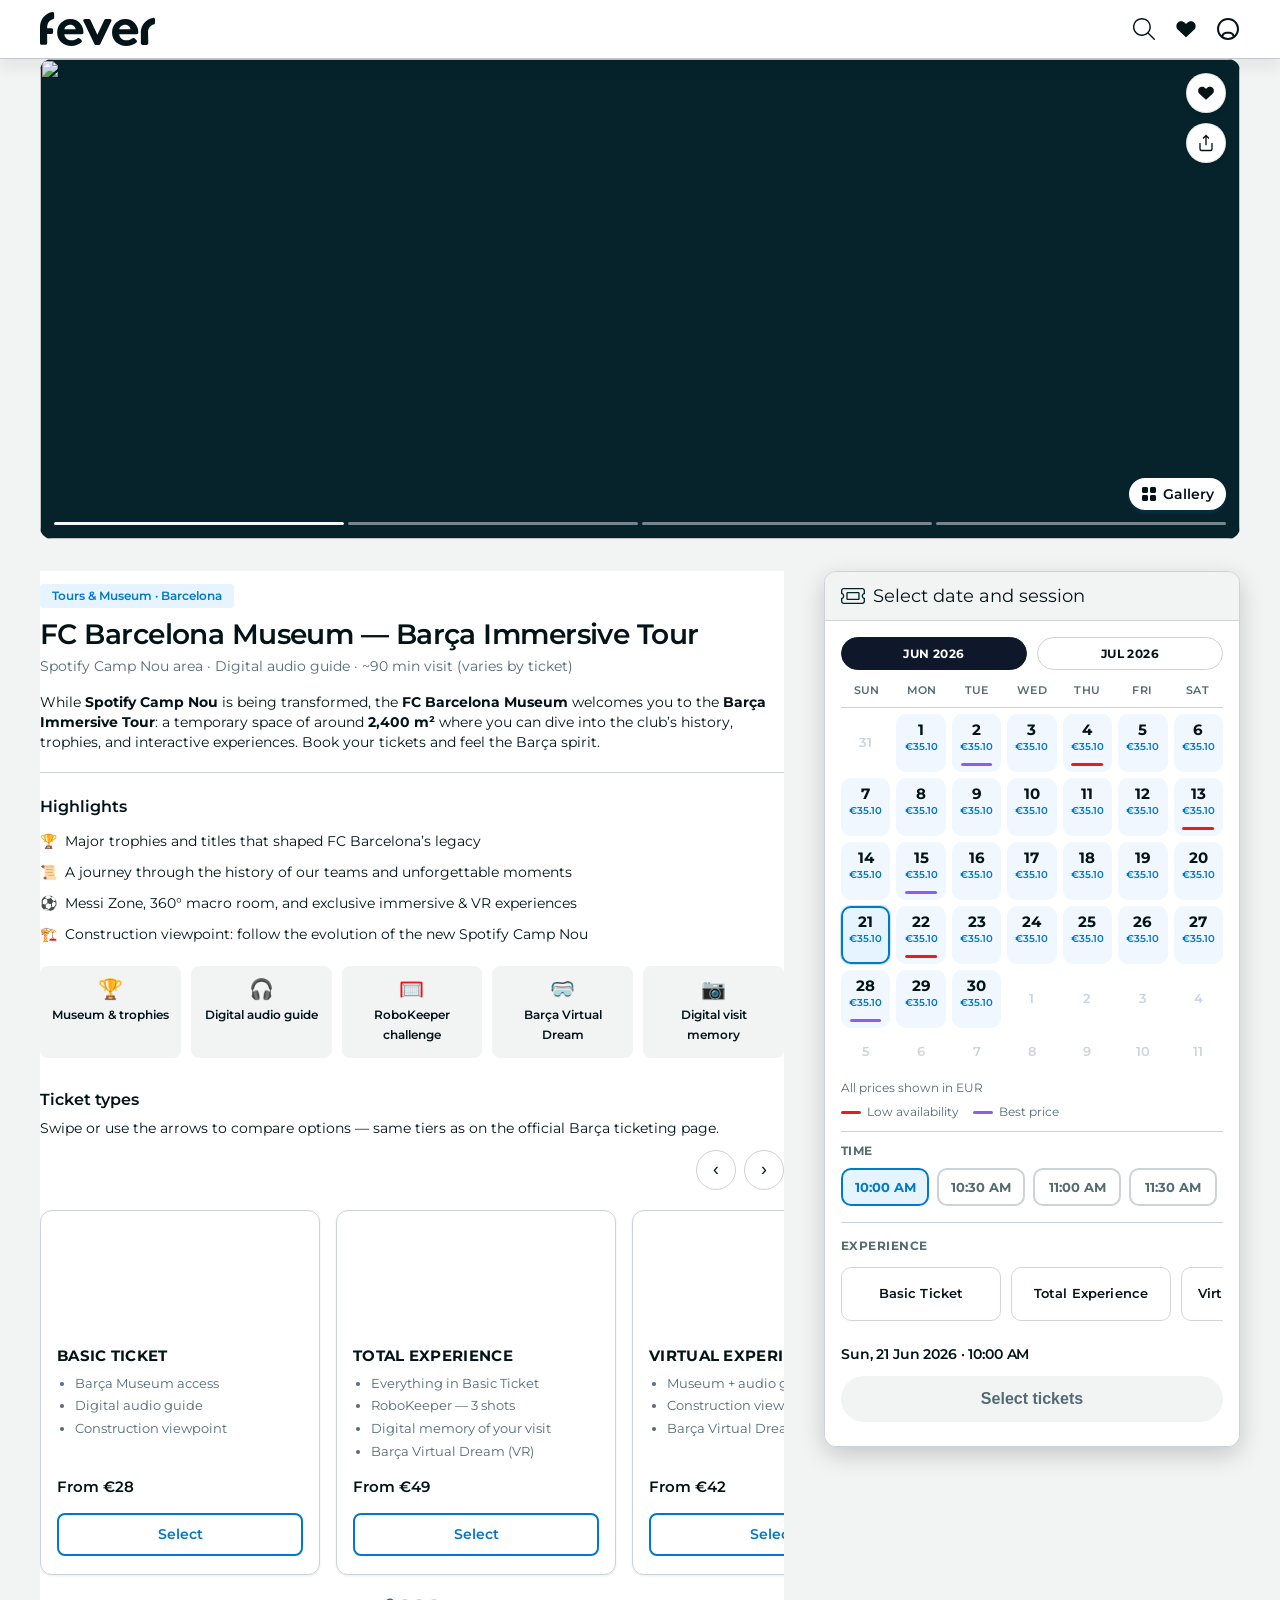
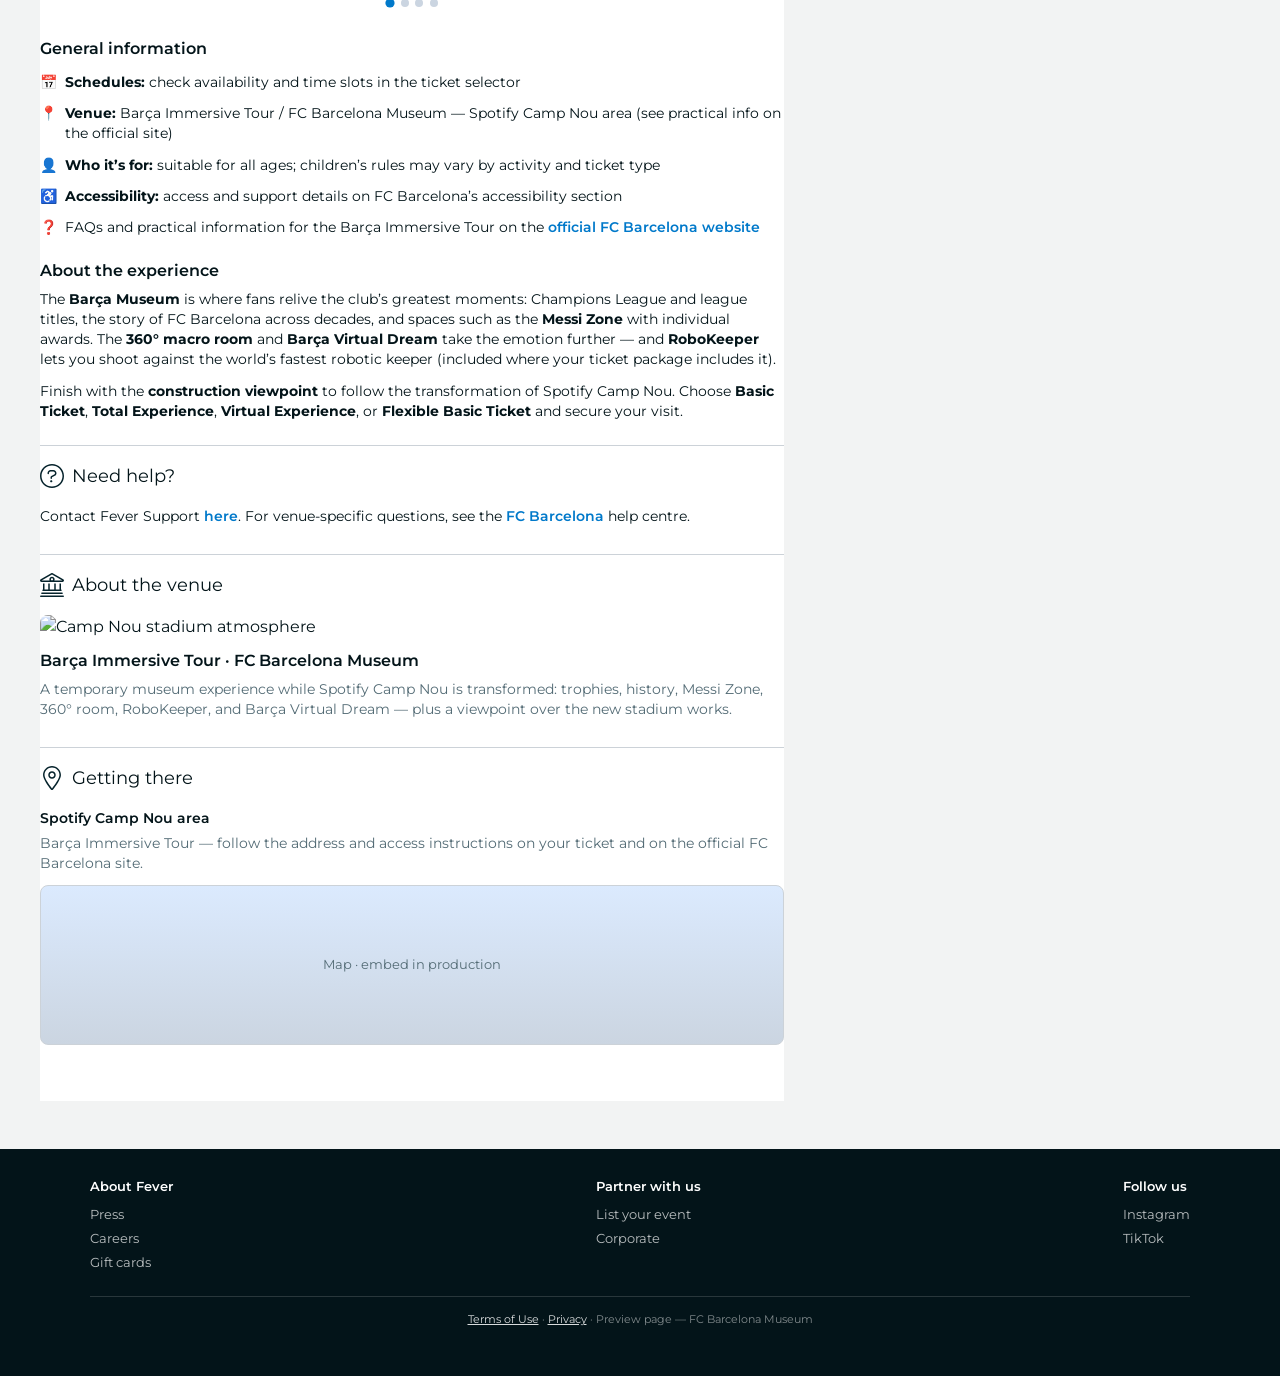
==== commit fa977ea2: "Update ticket selection buttons to use button elements for better accessibility, implement experienc" ====
--- a/index.html
+++ b/index.html
@@ -96,7 +96,7 @@
                       <li>Construction viewpoint</li>
                     </ul>
                     <div class="ticket-card__price">From €28</div>
-                    <a class="ticket-card__btn" href="https://www.fcbarcelona.com/en/entradas/camp-nou-experience/visitas-museo-barca" rel="noopener noreferrer">Select</a>
+                    <button type="button" class="ticket-card__btn" data-select-experience="basic">Select</button>
                   </div>
                 </article>
                 <article class="ticket-card">
@@ -110,7 +110,7 @@
                       <li>Barça Virtual Dream (VR)</li>
                     </ul>
                     <div class="ticket-card__price">From €49</div>
-                    <a class="ticket-card__btn" href="https://www.fcbarcelona.com/en/entradas/camp-nou-experience/visitas-museo-barca" rel="noopener noreferrer">Select</a>
+                    <button type="button" class="ticket-card__btn" data-select-experience="total">Select</button>
                   </div>
                 </article>
                 <article class="ticket-card">
@@ -123,7 +123,7 @@
                       <li>Barça Virtual Dream (VR)</li>
                     </ul>
                     <div class="ticket-card__price">From €42</div>
-                    <a class="ticket-card__btn" href="https://www.fcbarcelona.com/en/entradas/camp-nou-experience/visitas-museo-barca" rel="noopener noreferrer">Select</a>
+                    <button type="button" class="ticket-card__btn" data-select-experience="virtual">Select</button>
                   </div>
                 </article>
                 <article class="ticket-card">
@@ -136,7 +136,7 @@
                       <li>Valid until the date shown at purchase</li>
                     </ul>
                     <div class="ticket-card__price">From €36</div>
-                    <a class="ticket-card__btn" href="https://www.fcbarcelona.com/en/entradas/camp-nou-experience/visitas-museo-barca" rel="noopener noreferrer">Select</a>
+                    <button type="button" class="ticket-card__btn" data-select-experience="flexible">Select</button>
                   </div>
                 </article>
               </div>
@@ -145,6 +145,7 @@
           </div>
         </section>
 
+        <div id="fcb-booking-anchor">
         <div class="section-header mobile-ticket-header section-header--ticket">
           <img src="img/fa-ticket.svg" alt="" width="24" height="24">
           <h2>Select date and session</h2>
@@ -172,7 +173,8 @@
             <div class="session-cal__divider" role="separator"></div>
             <div class="experience-tier-block">
               <div class="experience-tier-label">Experience</div>
-              <div class="experience-tier-row experience-tier-row--scroll" data-experience-tiers role="radiogroup" aria-label="Experience type">
+              <div class="experience-tier-scroll-outer">
+              <div class="experience-tier-row" data-experience-tiers role="radiogroup" aria-label="Experience type">
                 <button type="button" class="ticket-selector__tier experience-tier-pill" data-experience-tier="basic" aria-pressed="false">
                   <span class="ticket-selector__corner-check" aria-hidden="true"></span>
                   Basic Ticket
@@ -190,6 +192,7 @@
                   Flexible Basic Ticket
                 </button>
               </div>
+              </div>
             </div>
           </div>
         </div>
@@ -305,6 +308,7 @@
         </div>
         <button type="button" class="ticket-selector__cta ticket-selector__cta--disabled" id="ticketSelectorCtaMobile" disabled>Select tickets</button>
         </div>
+        </div>
 
         <h2 class="pd-section__title">General information</h2>
         <ul class="pd-section__list">
@@ -383,7 +387,8 @@
             <div class="session-cal__divider" role="separator"></div>
             <div class="experience-tier-block">
               <div class="experience-tier-label">Experience</div>
-              <div class="experience-tier-row experience-tier-row--scroll" data-experience-tiers role="radiogroup" aria-label="Experience type">
+              <div class="experience-tier-scroll-outer">
+              <div class="experience-tier-row" data-experience-tiers role="radiogroup" aria-label="Experience type">
                 <button type="button" class="ticket-selector__tier experience-tier-pill" data-experience-tier="basic" aria-pressed="false">
                   <span class="ticket-selector__corner-check" aria-hidden="true"></span>
                   Basic Ticket
@@ -400,6 +405,7 @@
                   <span class="ticket-selector__corner-check" aria-hidden="true"></span>
                   Flexible Basic Ticket
                 </button>
+              </div>
               </div>
             </div>
           </div>
@@ -952,6 +958,32 @@
       }
 
       document.addEventListener("click", function (e) {
+        var fromCarousel = e.target.closest(".ticket-card__btn[data-select-experience]");
+        if (fromCarousel) {
+          e.preventDefault();
+          var tier = fromCarousel.getAttribute("data-select-experience");
+          if (!tier) return;
+          bookingState.experienceTier = tier;
+          syncExperienceTierUI();
+          updateTotals();
+          var useDesk = window.matchMedia("(min-width: 1024px)").matches;
+          var scrollEl = useDesk
+            ? document.getElementById("ticketSelectorDesktop")
+            : document.getElementById("fcb-booking-anchor");
+          if (scrollEl) {
+            scrollEl.scrollIntoView({ behavior: "smooth", block: "start" });
+          }
+          window.setTimeout(function () {
+            var pill = document.querySelector(
+              '.ticket-selector [data-experience-tier="' + tier + '"]'
+            );
+            if (pill) {
+              pill.scrollIntoView({ behavior: "smooth", block: "nearest", inline: "center" });
+            }
+          }, 400);
+          return;
+        }
+
         var monthPill = e.target.closest("[data-cal-month]");
         if (monthPill && monthPill.closest(".ticket-selector")) {
           var vy = parseInt(monthPill.getAttribute("data-cal-month"), 10);
--- a/css/plan.css
+++ b/css/plan.css
@@ -630,6 +630,10 @@
       text-decoration: none;
       transition: background 0.15s, color 0.15s;
     }
+    button.ticket-card__btn {
+      -webkit-appearance: none;
+      appearance: none;
+    }
     .ticket-card__btn:hover {
       background: var(--color-primary-weak);
     }
@@ -680,12 +684,18 @@
       color: var(--color-text);
     }
 
+    #fcb-booking-anchor,
+    #ticketSelectorDesktop {
+      scroll-margin-top: 72px;
+    }
+
     .ticket-selector {
       background: var(--bg);
       border: 1px solid var(--border);
       border-radius: var(--radius);
       box-shadow: var(--shadow);
       padding: 1rem;
+      min-width: 0;
     }
 
     .ticket-selector__head {
@@ -716,10 +726,12 @@
     /* Calendar + time slots (Fever-style) */
     .booking-date-slot {
       margin-bottom: 0.85rem;
+      min-width: 0;
     }
     /* Full month calendar + month pills (Fever-style session picker) */
     .session-picker--calendar {
       margin-bottom: 0.25rem;
+      min-width: 0;
     }
     .session-picker__month-pills {
       display: flex;
@@ -954,9 +966,11 @@
       white-space: nowrap;
     }
 
-    /* Experience type (Basic / Total / Virtual / Flexible) — pill row after time slots */
+    /* Experience type (Basic / Total / Virtual / Flexible) — horizontal scroll like time slots */
     .experience-tier-block {
       margin-top: 0.85rem;
+      min-width: 0;
+      width: 100%;
     }
     .experience-tier-label {
       font-size: 0.75rem;
@@ -966,27 +980,34 @@
       letter-spacing: 0.04em;
       margin-bottom: 0.5rem;
     }
+    .experience-tier-scroll-outer {
+      overflow-x: auto;
+      overflow-y: hidden;
+      width: 100%;
+      max-width: 100%;
+      min-width: 0;
+      margin: 0 -0.25rem;
+      padding: 4px 0.25rem 10px;
+      scroll-snap-type: x proximity;
+      scroll-behavior: smooth;
+      -webkit-overflow-scrolling: touch;
+      scrollbar-width: thin;
+      touch-action: pan-x;
+      overscroll-behavior-x: contain;
+    }
+    .experience-tier-scroll-outer::-webkit-scrollbar {
+      height: 4px;
+    }
+    .experience-tier-scroll-outer::-webkit-scrollbar-thumb {
+      background: var(--border);
+      border-radius: 4px;
+    }
     .experience-tier-row {
       display: flex;
       flex-wrap: nowrap;
       align-items: stretch;
       gap: 10px;
-    }
-    .experience-tier-row--scroll {
-      overflow-x: auto;
-      overflow-y: hidden;
-      margin: 0 -0.25rem;
-      padding: 4px 0.25rem 10px;
-      scroll-snap-type: x proximity;
-      -webkit-overflow-scrolling: touch;
-      scrollbar-width: thin;
-    }
-    .experience-tier-row--scroll::-webkit-scrollbar {
-      height: 4px;
-    }
-    .experience-tier-row--scroll::-webkit-scrollbar-thumb {
-      background: var(--border);
-      border-radius: 4px;
+      width: max-content;
     }
     .experience-tier-pill.ticket-selector__tier {
       position: relative;
--- a/css/desktop.css
+++ b/css/desktop.css
@@ -81,7 +81,7 @@
     font-size: 0.65rem;
   }
 
-  .detail-sidebar .experience-tier-row--scroll {
+  .detail-sidebar .experience-tier-scroll-outer {
     margin: 0;
     padding: 4px 0 10px;
   }
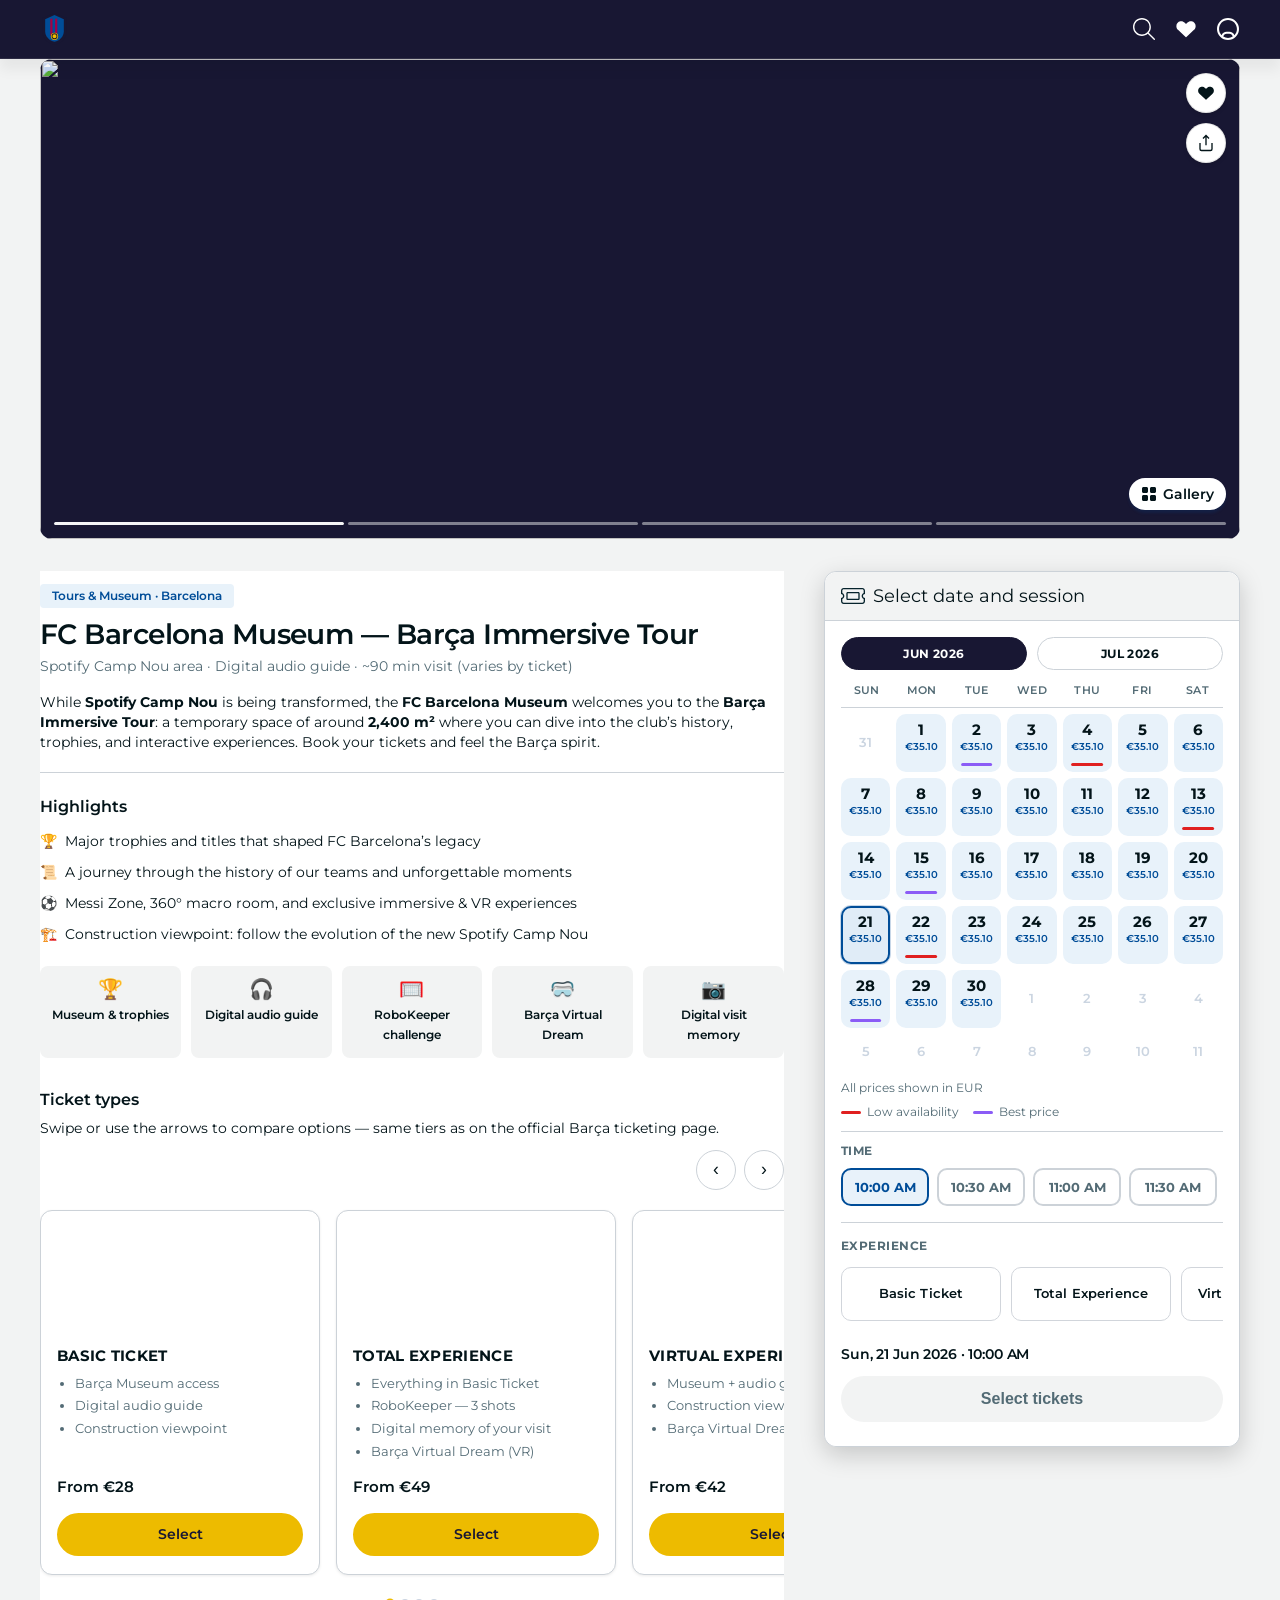
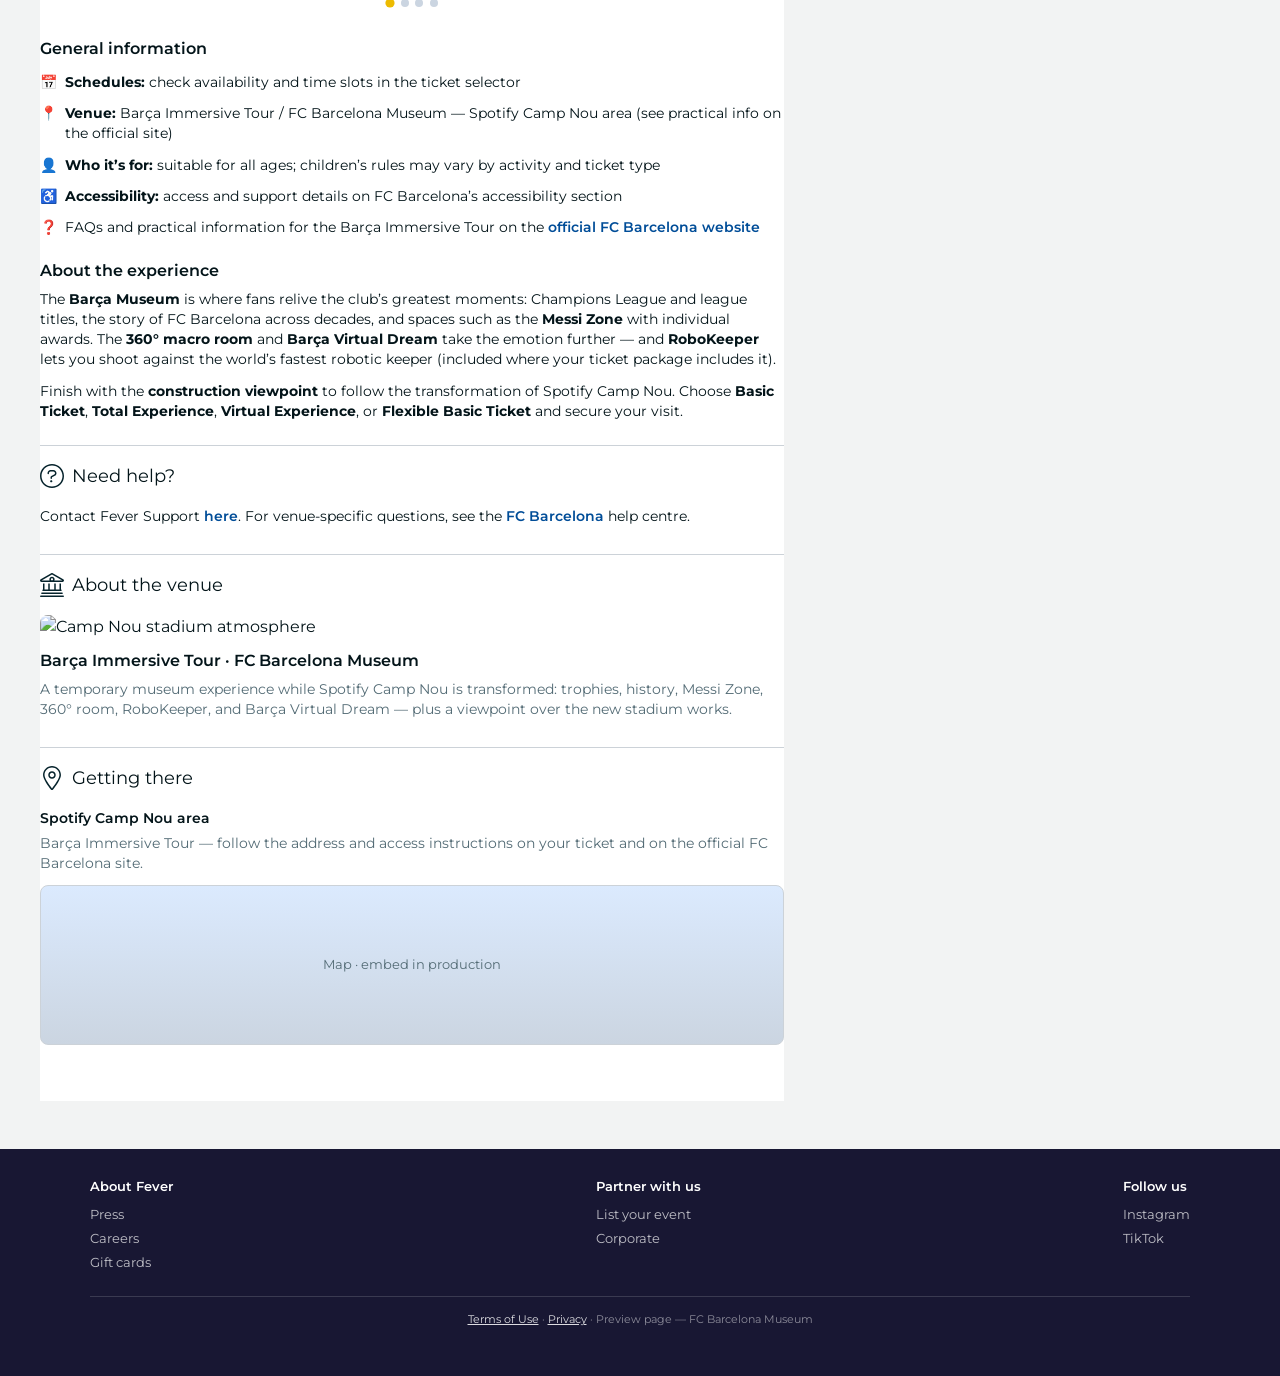
==== commit aa288c84: "Update branding in index.html and plan.css: Replace Fever logo with FC Barcelona logo, introduce new" ====
--- a/index.html
+++ b/index.html
@@ -15,7 +15,7 @@
 <body class="has-detail-layout">
   <header class="sticky-header">
     <nav class="navbar" aria-label="Main">
-      <a href="#" class="logo-link"><img src="img/fever-logo.svg" width="120" height="38" alt="Fever"></a>
+      <a href="#" class="logo-link"><img src="img/fcb-logo.svg" width="40" height="48" alt="FC Barcelona"></a>
       <div class="nav-icons">
         <a class="nav-icon-btn" href="#" aria-label="Search"><svg viewBox="0 0 512 512" fill="currentColor" aria-hidden="true"><path d="M384 208A176 176 0 1 0 32 208a176 176 0 1 0 352 0zM343.3 366C307 397.2 259.7 416 208 416C93.1 416 0 322.9 0 208S93.1 0 208 0S416 93.1 416 208c0 51.7-18.8 99-50 135.3L507.3 484.7c6.2 6.2 6.2 16.4 0 22.6s-16.4 6.2-22.6 0L343.3 366z"/></svg></a>
         <a class="nav-icon-btn" href="#" aria-label="Favorites"><svg viewBox="0 0 512 512" fill="currentColor" aria-hidden="true"><path d="M244 130.6l-12-13.5-4.2-4.7c-26-29.2-65.3-42.8-103.8-35.8c-53.3 9.7-92 56.1-92 110.3v3.5c0 32.3 13.4 63.1 37.1 85.1L253 446.8c.8 .7 1.9 1.2 3 1.2s2.2-.4 3-1.2L443 275.5c23.6-22 37-52.8 37-85.1v-3.5c0-54.2-38.7-100.6-92-110.3c-38.5-7-77.8 6.6-103.8 35.8l-4.2 4.7-12 13.5c-3 3.4-7.4 5.4-12 5.4s-8.9-2-12-5.4z"/></svg></a>
--- a/css/plan.css
+++ b/css/plan.css
@@ -1,10 +1,15 @@
 
     :root {
-      /* Aligned with pruebaemi / Fever plan tokens */
+      /* FC Barcelona — navy, blaugrana blue, gold CTA */
+      --fcb-navy: #181733;
+      --fcb-blue: #004d98;
+      --fcb-blue-hover: #003978;
+      --fcb-yellow: #edbb00;
+      --fcb-yellow-hover: #d4a800;
       --font: "Montserrat", -apple-system, BlinkMacSystemFont, sans-serif;
-      --color-primary: #0079ca;
-      --color-primary-hover: #0068b0;
-      --color-primary-weak: #e6f4ff;
+      --color-primary: var(--fcb-blue);
+      --color-primary-hover: var(--fcb-blue-hover);
+      --color-primary-weak: #e8f2fa;
       --color-text: #031419;
       --color-text-subtle: #536b75;
       --color-text-disable: #a7b2ba;
@@ -13,7 +18,7 @@
       --color-bg-neutral: #f2f3f3;
       --elevation-01: 0 1px 3px 0 rgba(0, 0, 0, 0.08);
       --elevation-02: 0 2px 4px rgba(0, 0, 0, 0.12);
-      --shadow-primary: 0 3px 3px rgba(0, 121, 202, 0.15);
+      --shadow-primary: 0 3px 3px rgba(0, 73, 152, 0.18);
       /* Ticket selector + legacy aliases */
       --selector-blue: var(--color-primary);
       --selector-blue-hover: var(--color-primary-hover);
@@ -48,8 +53,8 @@
       position: sticky;
       top: 0;
       z-index: 100;
-      background: var(--color-bg);
-      border-bottom: 1px solid var(--color-border);
+      background: var(--fcb-navy);
+      border-bottom: 1px solid rgba(255, 255, 255, 0.1);
     }
     .navbar {
       display: flex;
@@ -91,7 +96,7 @@
       width: 24px;
       height: 24px;
       flex-shrink: 0;
-      color: var(--color-text);
+      color: #fff;
     }
     .nav-icon-btn svg {
       width: 22px;
@@ -105,7 +110,7 @@
       height: min(52vh, 420px);
       max-height: 480px;
       overflow: hidden;
-      background: #06232c;
+      background: var(--fcb-navy);
     }
     .fcb-hero__track {
       display: flex;
@@ -363,7 +368,7 @@
     }
 
     .fcb-footer {
-      background: var(--color-text);
+      background: var(--fcb-navy);
       color: #fff;
       padding: 28px 16px 48px;
       margin-top: 0;
@@ -622,20 +627,21 @@
       font-weight: 600;
       font-family: var(--font);
       text-align: center;
-      color: var(--color-primary);
-      background: var(--color-bg);
-      border: 2px solid var(--color-primary);
-      border-radius: var(--radius-sm);
+      color: var(--fcb-navy);
+      background: var(--fcb-yellow);
+      border: 2px solid var(--fcb-yellow);
+      border-radius: 999px;
       cursor: pointer;
       text-decoration: none;
-      transition: background 0.15s, color 0.15s;
+      transition: background 0.15s, color 0.15s, border-color 0.15s;
     }
     button.ticket-card__btn {
       -webkit-appearance: none;
       appearance: none;
     }
     .ticket-card__btn:hover {
-      background: var(--color-primary-weak);
+      background: var(--fcb-yellow-hover);
+      border-color: var(--fcb-yellow-hover);
     }
 
     .ticket-carousel__dots {
@@ -655,7 +661,7 @@
       transition: transform 0.15s, background 0.15s;
     }
     .ticket-carousel__dot[aria-current="true"] {
-      background: var(--color-primary);
+      background: var(--fcb-yellow);
       transform: scale(1.15);
     }
 
@@ -756,8 +762,8 @@
       border-color: #94a3b8;
     }
     .month-pill.is-active {
-      background: #0f172a;
-      border-color: #0f172a;
+      background: var(--fcb-navy);
+      border-color: var(--fcb-navy);
       color: #fff;
     }
     .session-cal__weekdays {
@@ -818,7 +824,7 @@
       gap: 2px;
       border: 2px solid transparent;
       border-radius: 10px;
-      background: #f0f7ff;
+      background: var(--color-primary-weak);
       font-family: var(--font);
       cursor: pointer;
       transition: border-color 0.15s, background 0.15s, box-shadow 0.15s;
@@ -828,12 +834,12 @@
       text-align: center;
     }
     .session-cal__tile:hover {
-      border-color: rgba(0, 121, 202, 0.35);
+      border-color: rgba(0, 73, 152, 0.35);
     }
     .session-cal__tile.is-selected {
       border-color: var(--selector-blue);
-      background: #e6f4ff;
-      box-shadow: 0 0 0 1px rgba(0, 121, 202, 0.2);
+      background: #e0ecf7;
+      box-shadow: 0 0 0 1px rgba(0, 73, 152, 0.22);
     }
     .session-cal__tile-day {
       display: block;
@@ -1061,10 +1067,10 @@
       border-top: 1px solid var(--border);
     }
 
-    /* Category rows: ticket stub (tear + notch), Fever reference palette */
+    /* Category rows: ticket stub (tear + notch) */
     .ticket-row--category {
-      --stub-blue: #2b78c5;
-      --stub-bg-active: #e8f4ff;
+      --stub-blue: var(--fcb-blue);
+      --stub-bg-active: var(--color-primary-weak);
       --stub-border-idle: #d1d5db;
       display: grid;
       grid-template-columns: minmax(0, 1fr) 14px max-content;
@@ -1097,7 +1103,7 @@
     .ticket-cat__name {
       font-size: 1rem;
       font-weight: 700;
-      color: #0f172a;
+      color: var(--fcb-navy);
       margin: 0;
       line-height: 1.25;
       letter-spacing: -0.02em;
@@ -1128,7 +1134,7 @@
     .ticket-cat__price {
       font-size: 1rem;
       font-weight: 700;
-      color: #0f172a;
+      color: var(--fcb-navy);
       margin: 0;
       line-height: 1.2;
     }
@@ -1149,7 +1155,7 @@
     }
     .ticket-row--category.is-selected .ticket-row__tear--cat {
       background: var(--stub-bg-active);
-      border-left-color: rgba(43, 120, 197, 0.45);
+      border-left-color: rgba(0, 73, 152, 0.45);
     }
     .ticket-row--category .ticket-row__tear--cat::before,
     .ticket-row--category .ticket-row__tear--cat::after {
@@ -1202,7 +1208,7 @@
       box-shadow: none;
     }
     .ticket-row--category.is-selected .ticket-row__stepper--stub {
-      border-color: rgba(43, 120, 197, 0.4);
+      border-color: rgba(0, 73, 152, 0.4);
       background: #fff;
     }
 
@@ -1248,7 +1254,7 @@
       min-width: 1.35rem;
       font-size: 0.9375rem;
       font-weight: 700;
-      color: #0f172a;
+      color: var(--fcb-navy);
     }
 
     .ticket-selector__tier-wrap {
@@ -1348,7 +1354,7 @@
     }
     .ticket-row.is-selected {
       border: 2px solid var(--selector-blue);
-      box-shadow: 0 0 0 1px rgba(0, 119, 200, 0.15);
+      box-shadow: 0 0 0 1px rgba(0, 73, 152, 0.18);
     }
     .ticket-row.is-selected .ticket-row__stub {
       background: var(--selector-blue-soft);
@@ -1435,7 +1441,7 @@
       box-shadow: 0 1px 2px rgba(0,0,0,0.04);
     }
     .ticket-row.is-selected .ticket-row__stepper {
-      border-color: rgba(0, 119, 200, 0.35);
+      border-color: rgba(0, 73, 152, 0.35);
     }
     .ticket-row__step {
       width: 28px;
@@ -1473,8 +1479,8 @@
       align-items: center;
     }
     .ticket-row.ticket-row--category.is-selected {
-      background: #e8f4ff;
-      border: 2px solid #2b78c5;
+      background: var(--color-primary-weak);
+      border: 2px solid var(--fcb-blue);
       box-shadow: none;
     }
     .ticket-row.ticket-row--category .ticket-row__info--cat {
@@ -1490,13 +1496,13 @@
       background: #fff;
     }
     .ticket-row.ticket-row--category.is-selected .ticket-row__tear--cat {
-      background: #e8f4ff;
-      border-left-color: rgba(43, 120, 197, 0.45);
+      background: var(--color-primary-weak);
+      border-left-color: rgba(0, 73, 152, 0.45);
     }
     .ticket-row.ticket-row--category.is-selected .ticket-row__tear--cat::before,
     .ticket-row.ticket-row--category.is-selected .ticket-row__tear--cat::after {
       background: var(--bg);
-      border-color: #2b78c5;
+      border-color: var(--fcb-blue);
     }
     .ticket-row.ticket-row--category:not(.is-selected) .ticket-row__tear--cat::before,
     .ticket-row.ticket-row--category:not(.is-selected) .ticket-row__tear--cat::after {
@@ -1522,14 +1528,14 @@
       padding: 0.9rem 1rem;
       font-size: 1rem;
       font-weight: 700;
-      color: #fff;
-      background: var(--selector-blue);
+      color: var(--fcb-navy);
+      background: var(--fcb-yellow);
       border: none;
       border-radius: 999px;
       cursor: pointer;
       transition: background 0.15s;
     }
-    .ticket-selector__cta:hover:not(:disabled) { background: var(--selector-blue-hover); }
+    .ticket-selector__cta:hover:not(:disabled) { background: var(--fcb-yellow-hover); }
     .ticket-selector__cta:disabled,
     .ticket-selector__cta--disabled {
       background: var(--bg-muted);
--- a/css/desktop.css
+++ b/css/desktop.css
@@ -1,6 +1,6 @@
 /**
- * FCB Museum plan view — desktop (Fever / pruebaemi patterns).
- * Tokens: primary #0079ca, border #ccd2d8, text #031419, bg-neutral #f2f3f3
+ * FCB Museum plan view — desktop layout.
+ * Brand tokens live in plan.css (:root — FCB navy / blue / yellow).
  */
 
 @media (min-width: 1024px) {
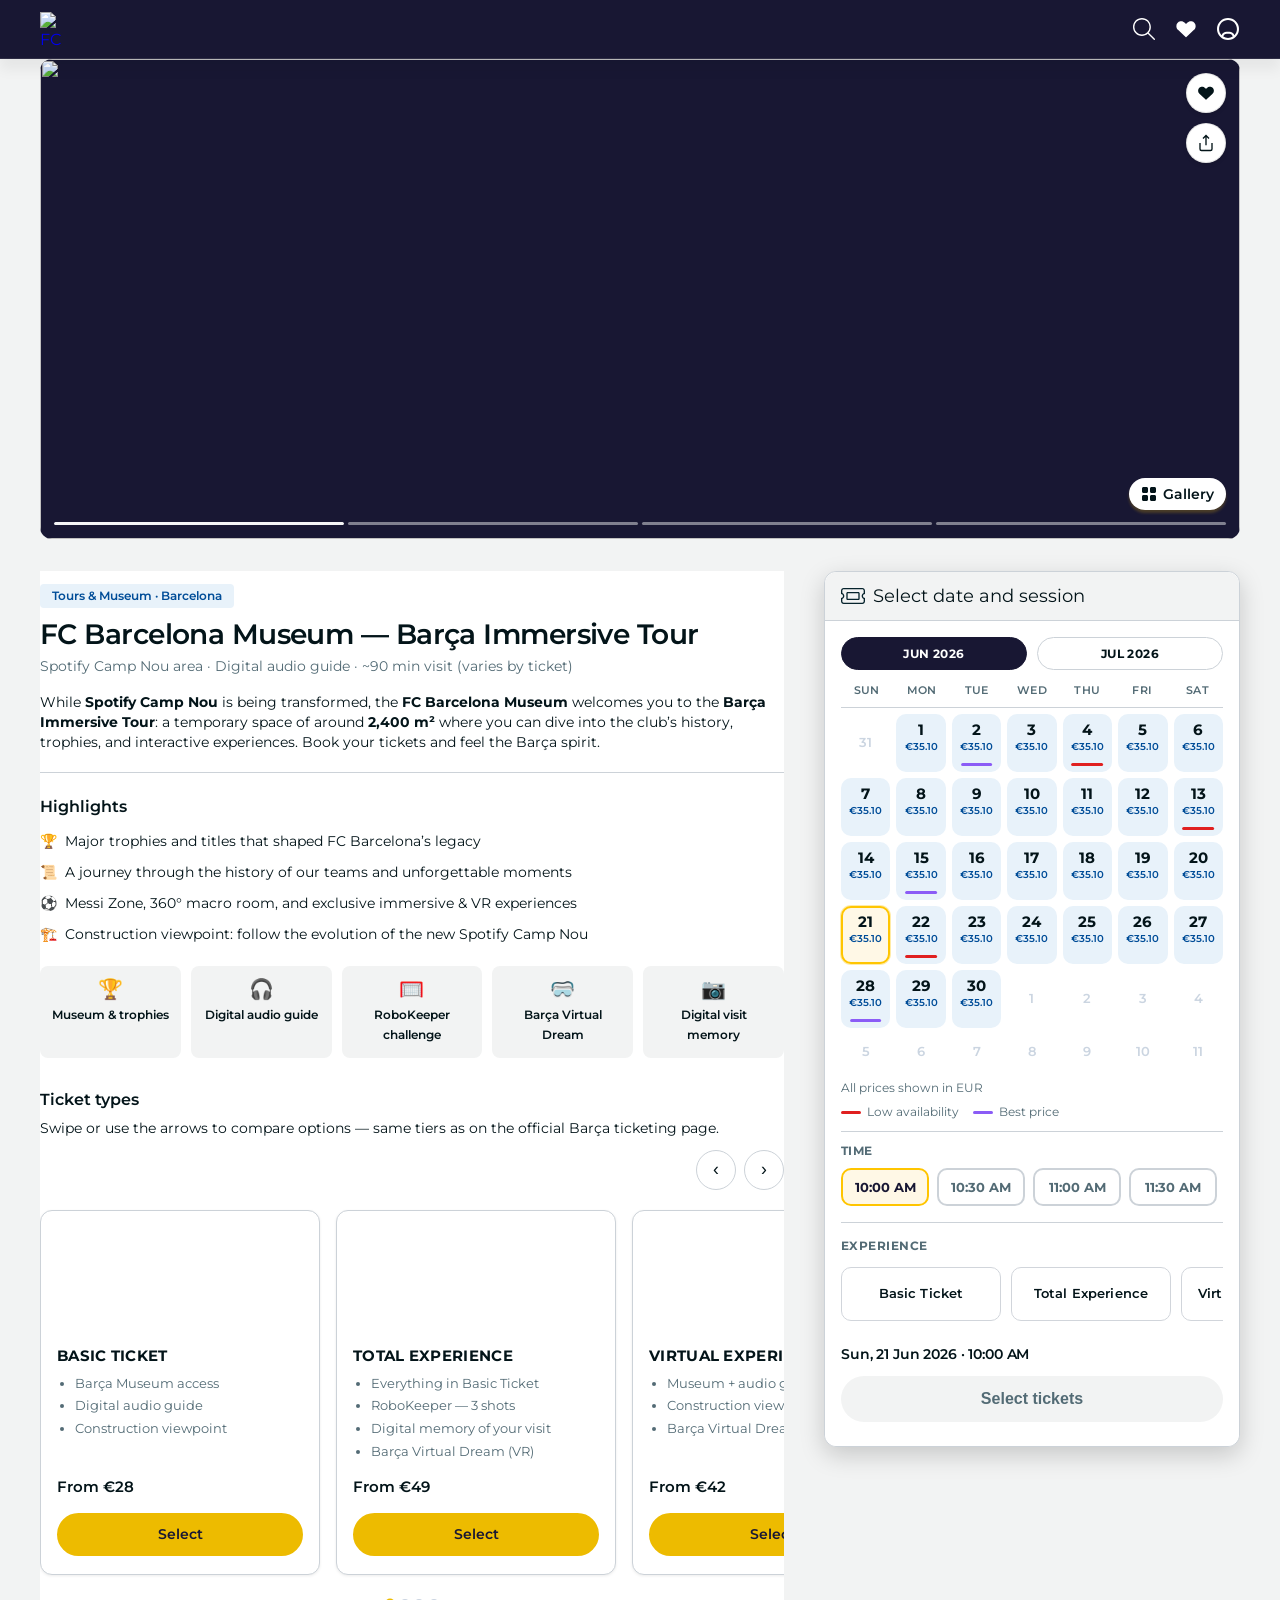
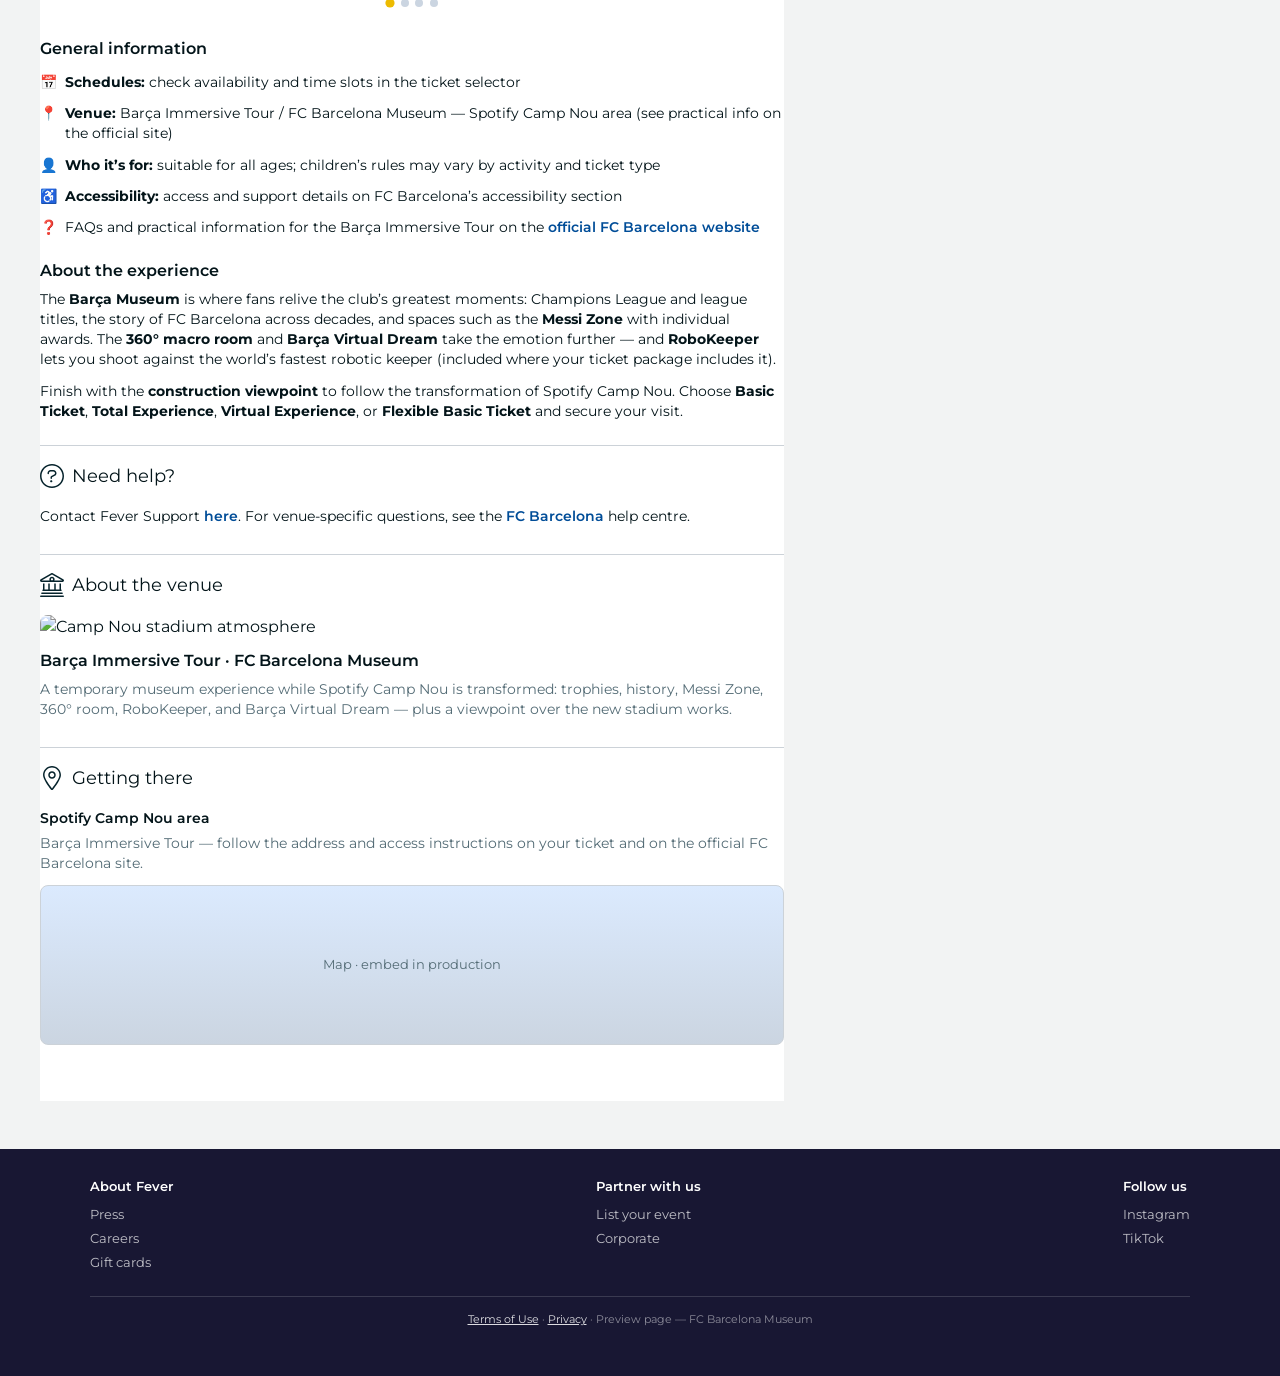
==== commit f3f08c78: "Update logo in index.html and enhance color scheme in plan.css: Replace FC Barcelona logo with crest" ====
--- a/index.html
+++ b/index.html
@@ -15,7 +15,7 @@
 <body class="has-detail-layout">
   <header class="sticky-header">
     <nav class="navbar" aria-label="Main">
-      <a href="#" class="logo-link"><img src="img/fcb-logo.svg" width="40" height="48" alt="FC Barcelona"></a>
+      <a href="#" class="logo-link"><img src="img/fcb-crest.png" width="36" height="44" alt="FC Barcelona"></a>
       <div class="nav-icons">
         <a class="nav-icon-btn" href="#" aria-label="Search"><svg viewBox="0 0 512 512" fill="currentColor" aria-hidden="true"><path d="M384 208A176 176 0 1 0 32 208a176 176 0 1 0 352 0zM343.3 366C307 397.2 259.7 416 208 416C93.1 416 0 322.9 0 208S93.1 0 208 0S416 93.1 416 208c0 51.7-18.8 99-50 135.3L507.3 484.7c6.2 6.2 6.2 16.4 0 22.6s-16.4 6.2-22.6 0L343.3 366z"/></svg></a>
         <a class="nav-icon-btn" href="#" aria-label="Favorites"><svg viewBox="0 0 512 512" fill="currentColor" aria-hidden="true"><path d="M244 130.6l-12-13.5-4.2-4.7c-26-29.2-65.3-42.8-103.8-35.8c-53.3 9.7-92 56.1-92 110.3v3.5c0 32.3 13.4 63.1 37.1 85.1L253 446.8c.8 .7 1.9 1.2 3 1.2s2.2-.4 3-1.2L443 275.5c23.6-22 37-52.8 37-85.1v-3.5c0-54.2-38.7-100.6-92-110.3c-38.5-7-77.8 6.6-103.8 35.8l-4.2 4.7-12 13.5c-3 3.4-7.4 5.4-12 5.4s-8.9-2-12-5.4z"/></svg></a>
--- a/css/plan.css
+++ b/css/plan.css
@@ -6,6 +6,9 @@
       --fcb-blue-hover: #003978;
       --fcb-yellow: #edbb00;
       --fcb-yellow-hover: #d4a800;
+      /* Ticket UI: vivid gold for borders & steppers (matches Barça ticketing reference) */
+      --fcb-yellow-vivid: #ffc500;
+      --fcb-selection-tint: #fff8e6;
       --font: "Montserrat", -apple-system, BlinkMacSystemFont, sans-serif;
       --color-primary: var(--fcb-blue);
       --color-primary-hover: var(--fcb-blue-hover);
@@ -18,7 +21,7 @@
       --color-bg-neutral: #f2f3f3;
       --elevation-01: 0 1px 3px 0 rgba(0, 0, 0, 0.08);
       --elevation-02: 0 2px 4px rgba(0, 0, 0, 0.12);
-      --shadow-primary: 0 3px 3px rgba(0, 73, 152, 0.18);
+      --shadow-primary: 0 3px 3px rgba(255, 197, 0, 0.22);
       /* Ticket selector + legacy aliases */
       --selector-blue: var(--color-primary);
       --selector-blue-hover: var(--color-primary-hover);
@@ -834,12 +837,12 @@
       text-align: center;
     }
     .session-cal__tile:hover {
-      border-color: rgba(0, 73, 152, 0.35);
+      border-color: rgba(255, 197, 0, 0.55);
     }
     .session-cal__tile.is-selected {
-      border-color: var(--selector-blue);
-      background: #e0ecf7;
-      box-shadow: 0 0 0 1px rgba(0, 73, 152, 0.22);
+      border-color: var(--fcb-yellow-vivid);
+      background: var(--fcb-selection-tint);
+      box-shadow: 0 0 0 1px rgba(255, 197, 0, 0.35);
     }
     .session-cal__tile-day {
       display: block;
@@ -950,13 +953,13 @@
       transition: border-color 0.15s, background 0.15s, color 0.15s;
     }
     .time-slot:hover {
-      border-color: var(--selector-blue);
-      color: var(--selector-blue);
+      border-color: var(--fcb-yellow-vivid);
+      color: var(--fcb-navy);
     }
     .time-slot.is-active {
-      border-color: var(--selector-blue);
-      background: var(--selector-blue-soft);
-      color: var(--selector-blue);
+      border-color: var(--fcb-yellow-vivid);
+      background: var(--fcb-selection-tint);
+      color: var(--fcb-navy);
     }
     .time-slot-row--scroll {
       flex-wrap: nowrap;
@@ -1043,8 +1046,8 @@
       border-color: #94a3b8;
     }
     .experience-tier-pill.ticket-selector__tier.is-active {
-      border: 2px solid var(--selector-blue);
-      color: var(--selector-blue);
+      border: 2px solid var(--fcb-yellow-vivid);
+      color: var(--fcb-navy);
       font-weight: 700;
       padding: calc(0.85rem - 1px) calc(1rem - 1px);
     }
@@ -1069,8 +1072,8 @@
 
     /* Category rows: ticket stub (tear + notch) */
     .ticket-row--category {
-      --stub-blue: var(--fcb-blue);
-      --stub-bg-active: var(--color-primary-weak);
+      --stub-accent: var(--fcb-yellow-vivid);
+      --stub-bg-active: var(--fcb-selection-tint);
       --stub-border-idle: #d1d5db;
       display: grid;
       grid-template-columns: minmax(0, 1fr) 14px max-content;
@@ -1085,7 +1088,7 @@
     }
     .ticket-row--category.is-selected {
       background: var(--stub-bg-active);
-      border: 2px solid var(--stub-blue);
+      border: 2px solid var(--stub-accent);
       box-shadow: none;
     }
     .ticket-row__info--cat {
@@ -1114,7 +1117,7 @@
       margin-top: 0.35rem;
       font-size: 0.75rem;
       font-weight: 600;
-      color: var(--stub-blue);
+      color: var(--fcb-blue);
       text-decoration: none;
     }
     .ticket-cat__more:hover {
@@ -1155,7 +1158,7 @@
     }
     .ticket-row--category.is-selected .ticket-row__tear--cat {
       background: var(--stub-bg-active);
-      border-left-color: rgba(0, 73, 152, 0.45);
+      border-left-color: rgba(255, 197, 0, 0.55);
     }
     .ticket-row--category .ticket-row__tear--cat::before,
     .ticket-row--category .ticket-row__tear--cat::after {
@@ -1173,7 +1176,7 @@
     }
     .ticket-row--category.is-selected .ticket-row__tear--cat::before,
     .ticket-row--category.is-selected .ticket-row__tear--cat::after {
-      border-color: var(--stub-blue);
+      border-color: var(--stub-accent);
     }
     .ticket-row--category .ticket-row__tear--cat::before {
       top: -6px;
@@ -1208,7 +1211,7 @@
       box-shadow: none;
     }
     .ticket-row--category.is-selected .ticket-row__stepper--stub {
-      border-color: rgba(0, 73, 152, 0.4);
+      border-color: rgba(255, 197, 0, 0.65);
       background: #fff;
     }
 
@@ -1227,7 +1230,7 @@
     }
     .ticket-row--category:not(.is-selected) .ticket-row__step {
       background: #e8eaef;
-      color: var(--stub-blue);
+      color: var(--fcb-blue);
     }
     .ticket-row--category:not(.is-selected) .ticket-row__step--minus:disabled {
       opacity: 0.55;
@@ -1239,14 +1242,19 @@
       font-weight: 600;
     }
 
-    .ticket-row--category.is-selected .ticket-row__step--minus:not(:disabled),
-    .ticket-row--category.is-selected .ticket-row__step--plus {
-      background: var(--stub-blue);
-      color: #fff;
+    .ticket-row--category.is-selected .ticket-row__step--plus:not(:disabled) {
+      background: var(--stub-accent);
+      color: var(--fcb-navy);
+    }
+    .ticket-row--category.is-selected .ticket-row__step--minus:not(:disabled) {
+      background: #fff;
+      border: 1px solid var(--stub-border-idle);
+      color: var(--text-muted);
     }
     .ticket-row--category.is-selected .ticket-row__step--minus:disabled {
-      background: #b8d4f0;
-      color: rgba(255, 255, 255, 0.92);
+      background: #fff;
+      color: var(--color-text-disable);
+      border: 1px solid var(--stub-border-idle);
       cursor: not-allowed;
       opacity: 1;
     }
@@ -1306,8 +1314,8 @@
       white-space: nowrap;
     }
     .ticket-selector__tier.is-active {
-      border-color: var(--selector-blue);
-      color: var(--selector-blue);
+      border-color: var(--fcb-yellow-vivid);
+      color: var(--fcb-navy);
     }
     .ticket-selector__tier .ticket-selector__corner-check {
       display: none;
@@ -1316,12 +1324,12 @@
       right: 0;
       width: 18px;
       height: 18px;
-      background: linear-gradient(135deg, transparent 50%, var(--selector-blue) 50%);
+      background: linear-gradient(135deg, transparent 50%, var(--fcb-yellow-vivid) 50%);
       align-items: flex-start;
       justify-content: flex-end;
       padding: 0 2px 0 0;
       font-size: 8px;
-      color: #fff;
+      color: var(--fcb-navy);
       line-height: 1;
       border-radius: 0 var(--radius-sm) 0 0;
     }
@@ -1353,11 +1361,11 @@
       transition: border-color 0.15s, box-shadow 0.15s;
     }
     .ticket-row.is-selected {
-      border: 2px solid var(--selector-blue);
-      box-shadow: 0 0 0 1px rgba(0, 73, 152, 0.18);
+      border: 2px solid var(--fcb-yellow-vivid);
+      box-shadow: 0 0 0 1px rgba(255, 197, 0, 0.28);
     }
     .ticket-row.is-selected .ticket-row__stub {
-      background: var(--selector-blue-soft);
+      background: var(--fcb-selection-tint);
     }
     .ticket-row__info {
       padding: 0.75rem 0.65rem 0.75rem 0.85rem;
@@ -1415,7 +1423,7 @@
     }
     .ticket-row.is-selected .ticket-row__tear::before,
     .ticket-row.is-selected .ticket-row__tear::after {
-      border-color: var(--selector-blue);
+      border-color: var(--fcb-yellow-vivid);
     }
     .ticket-row__tear::before { top: -7px; }
     .ticket-row__tear::after { bottom: -7px; }
@@ -1428,7 +1436,7 @@
       background: #fafafa;
       border-radius: 0 8px 8px 0;
     }
-    .ticket-row.is-selected .ticket-row__stub { background: var(--selector-blue-soft); }
+    .ticket-row.is-selected .ticket-row__stub { background: var(--fcb-selection-tint); }
 
     .ticket-row__stepper {
       display: inline-flex;
@@ -1441,7 +1449,7 @@
       box-shadow: 0 1px 2px rgba(0,0,0,0.04);
     }
     .ticket-row.is-selected .ticket-row__stepper {
-      border-color: rgba(0, 73, 152, 0.35);
+      border-color: rgba(255, 197, 0, 0.65);
     }
     .ticket-row__step {
       width: 28px;
@@ -1457,7 +1465,16 @@
       display: grid;
       place-items: center;
     }
-    .ticket-row__step--plus { color: var(--selector-blue); }
+    .ticket-row__step--plus { color: var(--fcb-navy); }
+    .ticket-row.is-selected .ticket-row__step--plus:not(:disabled) {
+      background: var(--fcb-yellow-vivid);
+      color: var(--fcb-navy);
+    }
+    .ticket-row.is-selected .ticket-row__step--minus:not(:disabled) {
+      background: #fff;
+      border: 1px solid var(--color-border);
+      color: var(--text-muted);
+    }
     .ticket-row__step:disabled {
       opacity: 0.35;
       cursor: not-allowed;
@@ -1479,8 +1496,8 @@
       align-items: center;
     }
     .ticket-row.ticket-row--category.is-selected {
-      background: var(--color-primary-weak);
-      border: 2px solid var(--fcb-blue);
+      background: var(--fcb-selection-tint);
+      border: 2px solid var(--fcb-yellow-vivid);
       box-shadow: none;
     }
     .ticket-row.ticket-row--category .ticket-row__info--cat {
@@ -1496,13 +1513,13 @@
       background: #fff;
     }
     .ticket-row.ticket-row--category.is-selected .ticket-row__tear--cat {
-      background: var(--color-primary-weak);
-      border-left-color: rgba(0, 73, 152, 0.45);
+      background: var(--fcb-selection-tint);
+      border-left-color: rgba(255, 197, 0, 0.55);
     }
     .ticket-row.ticket-row--category.is-selected .ticket-row__tear--cat::before,
     .ticket-row.ticket-row--category.is-selected .ticket-row__tear--cat::after {
       background: var(--bg);
-      border-color: var(--fcb-blue);
+      border-color: var(--fcb-yellow-vivid);
     }
     .ticket-row.ticket-row--category:not(.is-selected) .ticket-row__tear--cat::before,
     .ticket-row.ticket-row--category:not(.is-selected) .ticket-row__tear--cat::after {
